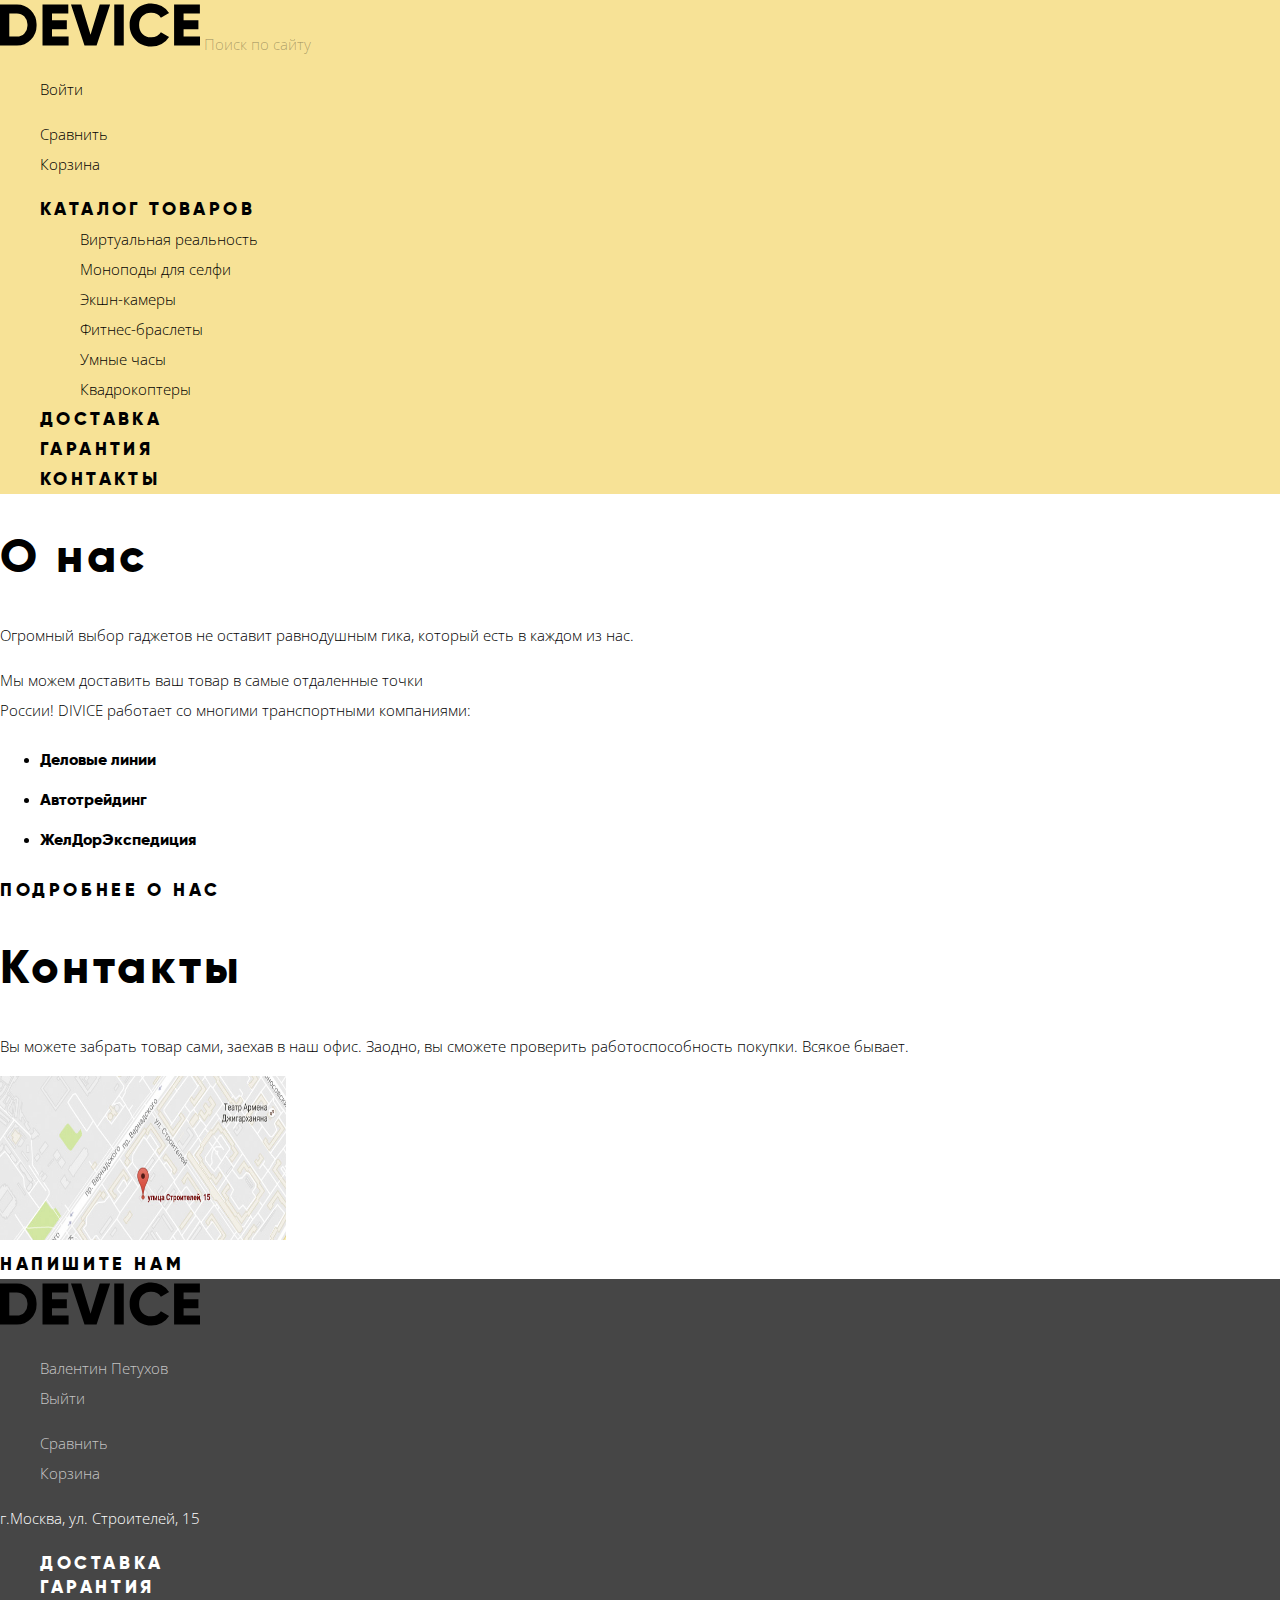
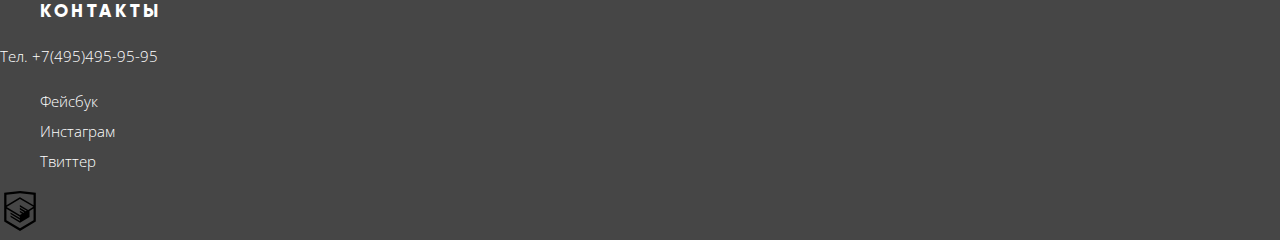
==== index.html @ 3fc8369a "внесла правки" ====
<!DOCTYPE html>
<html lang="ru">
  <head>
    <meta charset="utf-8">
    <title>Интернет-магазин Девайс</title>
    <link href="https://fonts.googleapis.com/css?family=Open+Sans:300&amp;subset=cyrillic" rel="stylesheet">
    <link href="css/normalize.css" rel="stylesheet">
    <link href="css/style.css" rel="stylesheet">
  </head>
  <body>
    <header class="main-header">
      <div class="header-top">
         <a class="main-header-logo" href="index.html">
           <img href="index.html" src="img/logo.svg" width="200" height="50" alt="Логотип интернет-магазина «Девайс»">
         </a>
         <span class="find-link">Поиск по сайту</span>
         <ul class="user-list">
           <li class="user-link"><a href="login.html">Войти</a></li>
         </ul>
         <ul class="user-button">
           <li class="compare-link"><a href="compare.html">Сравнить</a></li>
           <li class="cart-link"><a href="cart.html">Корзина</a></li>
         </ul>
       </div>
        <nav class="header-navigation">
        <ul class="site-navigation">
          <li class="nav-list"><a href="catalog.html">Каталог товаров</a>
            <ul class="submenu">
              <li><a href="#">Виртуальная реальность</a></li>
              <li><a href="#">Моноподы для селфи</a></li>
              <li><a href="#">Экшн-камеры</a></li>
              <li><a href="#">Фитнес-браслеты</a></li>
              <li><a href="#">Умные часы</a></li>
              <li><a href="#">Квадрокоптеры</a></li>
            </ul>
          </li>
          <li class="nav-list"><a href="delivery.html">Доставка</a></li>
          <li class="nav-list"><a href="guarantee.html">Гарантия</a></li>
          <li class="nav-list"><a href="contacts.html">Контакты</a></li>
        </ul>
      </nav>
    </header>
    <main>
      <section class="about">
          <h2 class="about-hidden">О нас</h2>
          <p>
             Огромный выбор гаджетов не оставит равнодушным гика, который есть в каждом из нас.
          </p>
          <p>
            Мы можем доставить ваш товар в самые отдаленные точки<br>
            России! DIVICE работает со многими транспортными компаниями:
          </p>
          <ul class="partners">
            <li>
              Деловые линии
            </li>
            <li>
              Автотрейдинг
            </li>
            <li>
              ЖелДорЭкспедиция
            </li>
          </ul>
          <a class="button-about button" href="about.html">Подробнее о нас</a>
      </section>
      <section class="contacts">
        <h2 class="contacts-hidden">Контакты</h2>
        <p>
          Вы можете забрать товар сами, заехав в наш офис. Заодно, вы сможете проверить работоспособность покупки. Всякое бывает.
        </p>
        <a href="#" ><img src="img/map.jpg" width="286" height="164" alt="Карта с местоположением офиса"></a>
        </section>
        <a class="button-write button" href="#">Напишите нам</a>
    </main>
    <footer class="main-footer">
      <div class="footer-top">
        <a class="main-footer-logo">
          <img src="img/logo-footer.svg" width="200" height="50" alt="Логотип интернет-магазина «Девайс»">
        </a>
        <ul class="user-list-footer">
          <li class="user-link"><a href="login.html">Валентин Петухов</a></li>
          <li class="user-exit"><a href="logout.html">Выйти</a></li>
        </ul>
        <ul class="user-button-footer">
          <li class="compare-link"><a href="compare.html">Сравнить</a></li>
          <li class="cart-link"><a href="cart.html">Корзина</a></li>
        </ul>
      </div>
      <div class="footer-middle">
        <p class="footer-adress">
          г.Москва, ул. Строителей, 15
        </p>
        <ul class="footer-container-navigation">
          <li><a href="delivery.html">Доставка</a></li>
          <li><a href="guarantee.html">Гарантия</a></li>
          <li><a href="contacts.html">Контакты</a></li>
        </ul>
        <p class="footer-phone">
          Тел. +7(495)495-95-95
        </p>
       </div>
       <div class="footer-bottom">
        <ul class="social-list">
          <li><a class="social-button" href="#">Фейсбук</a></li>
          <li><a class="social-button" href="#">Инстаграм</a></li>
          <li><a class="social-button" href="#">Твиттер</a></li>
        </ul>
        <a class="htmlacademy-link" href="https://htmlacademy.ru"><img src="img/logo-html.svg" width="40" height="40" alt="разработчик htmlacademy»"></a>
      </div>
    </footer>
    <section class="popup-form">
      <h2 class="visually-hidden">Форма для обратной связи</h2>
      <form class="popup-form_for_leather" action="https://echo.device.ru" method="post">
        <p class="info-input-form">
          <label for="name">Ваше имя:</label>
          <input id="name" type="text" name="name" value="" placeholder="Имя Фамилия"></input>
        </p>
        <p class="info-input-form">
          <label for="e-mail">Ваш e-mail:</label>
          <input id="e-mail" type="text" name="e-mail" value="" placeholder="email@example.com"></input>
        </p>
        <p class="info-input-form">
          <label for="leather">Текст письма:</label>
          <textarea id="leather" type="text" name="leather" placeholder="В свободной форме"></textarea>
        <button class="button-form" type="submit">Отправить</button>
      </form>
      <button class="popup-close" type="button">Закрыть</button>
    </section>
    <section class="popup-map">
        <h2 class="visually-hidden">Карта с расположением офиса</h2>
        <img src="img/map.jpg" width="286" height="164" alt="Офис компании по адресу: ул. Строителей дом 15">
        <button class="popup-close" type="button">Закрыть</button>
    </section>
  </body>
</html>
---- css/style.css ----
@font-face {
    font-family: "gilroy";
    src: url("../fonts/webfontkit-20190224-094359/gilroyextrabold-webfont.woff2") format("woff2"),
         url("../fonts/webfontkit-20190224-094359/gilroyextrabold-webfont.woff") format("woff");
    font-weight: 800;
    font-style: normal;

}
@font-face {
    font-family: "gilroy";
    src: url("../fonts/webfontkit-20190224-094514/gilroylight-webfont.woff2") format("woff2"),
         url("../fonts/webfontkit-20190224-094514/gilroylight-webfont.woff") format("woff");
    font-weight: 300;
    font-style: normal;

}

body {
  margin: 0;
  font-family: "Open Sans", "Arial", sans-serif;
  font-size: 15px;
  line-height: 30px;
  font-weight: 300;
  color: rgba(0,0,0,1);
  text-transform: none;

  background-color: rgba(255,255,255,1);
}

.popup-map,
.popup-form,
.visually-hidden {
display: none
}

a {
  text-decoration: none;
}

.main-header {
  font-size: 15px;
  line-height: 30px;
  color: rgba(0,0,0,1);
  background-color: rgba(247,226,150,1);
}

.user-list,
.user-button,
.site-navigation,
.user-list-footer,
.user-button-footer,
.social-list,
.breadcrumbs,
.filter-color,
.bluetooth-filter,
.catalog-list {
 list-style: none;
}
.user-list a,
.user-button a,
.site-navigation a,
.partners a,
.user-list-footer a,
.user-button-footer a,
.footer-container-navigation a,
.social-list a,
.catalog-list a,
.button {
  color: rgba(0,0,0,1)}

.breadcrumbs a {
  color: rgba(0, 0, 0, 0.302);
  font-size: 14px;
  line-height: 24px;
}

.find-link {
  color: rgba(0, 0, 0, 0.302)}

.find-link:hover {
  color: rgba(0, 0, 0, 0.6)}

.find-link:focus {
  color: rgba(0, 0, 0, 1)}

.user-list a:hover,
.user-button a:hover,
.site-navigation a:hover {
  color: rgba(0, 0, 0, 0.6)}

.user-list a:focus,
.user-button a:focus,
.site-navigation a:focus,
.button:focus {
  color: rgba(0, 0, 0, 0.302)}

.main-footer {
  background-color: rgba(70, 70, 70, 1)}

.footer-top a {
  color: rgba(255, 255, 255, 0.702)
}

.footer-middle p,
.footer-middle a,
.footer-bottom a {
  color: rgba(255, 255, 255, 1)
}

.footer-top a:hover {
  color: rgba(255, 255, 255, 1)
}

.footer-top a:focus {
  color: rgba(255, 255, 255, 0.302)
  }

.footer-middle a:hover,
.footer-bottom a:hover {
  color: rgba(255, 255, 255, 0.6)
}

.footer-middle a:focus,
.footer-bottom a:focus {
  color: rgba(255, 255, 255, 0.302)
}

.breadcrumbs a:hover {
  color: rgba(0, 0, 0, 0.6)
}

.breadcrumbs a:focus {
  color: rgba(0, 0, 0, 0.102)
}

.invisible-buttons .button-addtocompare {
  color: rgba(0, 0, 0, 0.502)
}

.invisible-buttons .button-addtocompare:hover {
  color: rgba(0, 0, 0, 1)
}

.invisible-buttons .button-addtocompare:focus {
  color: rgba(0, 0, 0, 0.2)
}

.filters {
  background-color: rgba(238, 238, 238, 1)
}

.button-form {
  font-family: "gilroy", "Arial", sans-serif;
  font-weight: 800;
  font-size: 18px;
  line-height: 24px;
  font-style: normal;
  text-transform: uppercase;
  text-align: center;
  letter-spacing: 3.4px;
  background-color: rgba(0,0,0,0);
  border: none
}

.button-forms button:focus {
  color: rgba(0, 0, 0, 0.302);
}

.nav-list a{
  font-family: "gilroy", "Arial", sans-serif;
  font-weight: 800;
  font-size: 18px;
  line-height: 24px;
  text-transform: uppercase;
  font-style: normal;
  letter-spacing: 3.4px;

}
.submenu a{
  font-family: 'Open Sans', "Arial", sans-serif;
  font-size: 15px;
  line-height: 30px;
  font-weight: 300;
  text-transform: none;
  color: rgba(0,0,0,1);
  letter-spacing: inherit;
}

.submenu li{
  list-style: none;

}

.title-catalog {
  font-family: "gilroy", "Arial", sans-serif;
  font-weight: 800;
  font-size: 47px;
  line-height: 48px;
  font-style: normal;
}

.filter-hidden{
  font-family: "gilroy", "Arial", sans-serif;
  font-weight: 800;
  background-color: rgba(219, 219, 219, 1);
  font-size: 16px;
  line-height: 24px;
  font-style: normal;
  text-transform: uppercase;
  letter-spacing: 3.6px;
}

.contacts-hidden,
.about-hidden {
  font-family: "gilroy", "Arial", sans-serif;
  font-weight: 800;
	font-size: 47px;
	line-height: 48px;
  font-style: normal;
  letter-spacing: 3.6px;

}

.partners li {
font-family: "gilroy", "Arial", sans-serif;
  font-weight: 800;
  font-size: 16px;
  line-height: 40px;
  font-style: normal;
}

.button {
  font-family: "gilroy", "Arial", sans-serif;
  font-weight: 800;
  font-size: 18px;
  line-height: 24px;
  font-style: normal;
  text-transform: uppercase;
}


.catalog-form legend {
  font-size: 18px;
  line-height: 24px;
  font-family: "Gilroy", "Arial", sans-serif;
  color: rgba(0, 0, 0, 1);
  font-weight: 800;
  text-align: left;
}
fieldset {
  border:none
}
.catalog-form fieldset {
  font-size: 14px;
  line-height: 40px;
}

.catalog-item h3 {
  font-family: "gilroy", "Arial", sans-serif;
  font-weight: 800;
  font-size: 18px;
  line-height: 24px;
}

.catalog-item-price p {
  font-size: 16px;
  line-height: 24px;
}
.button-addtocompare a {
  font-size: 13px;
  line-height: 20px;
}
.footer-container-navigation  {
  font-family: "gilroy", "Arial", sans-serif;
  font-weight: 800;
  font-size: 18px;
  line-height: 24px;
  list-style: none;
  letter-spacing: 3.6px;
  text-transform: uppercase;
}

.button-addtocart,
.button-write,
.button-about {
  font-family: "gilroy", "Arial", sans-serif;
  font-weight: 800;
  font-size: 18px;
  line-height: 24px;
  font-style: normal;
  text-transform: uppercase;
  letter-spacing: 3.6px;
}
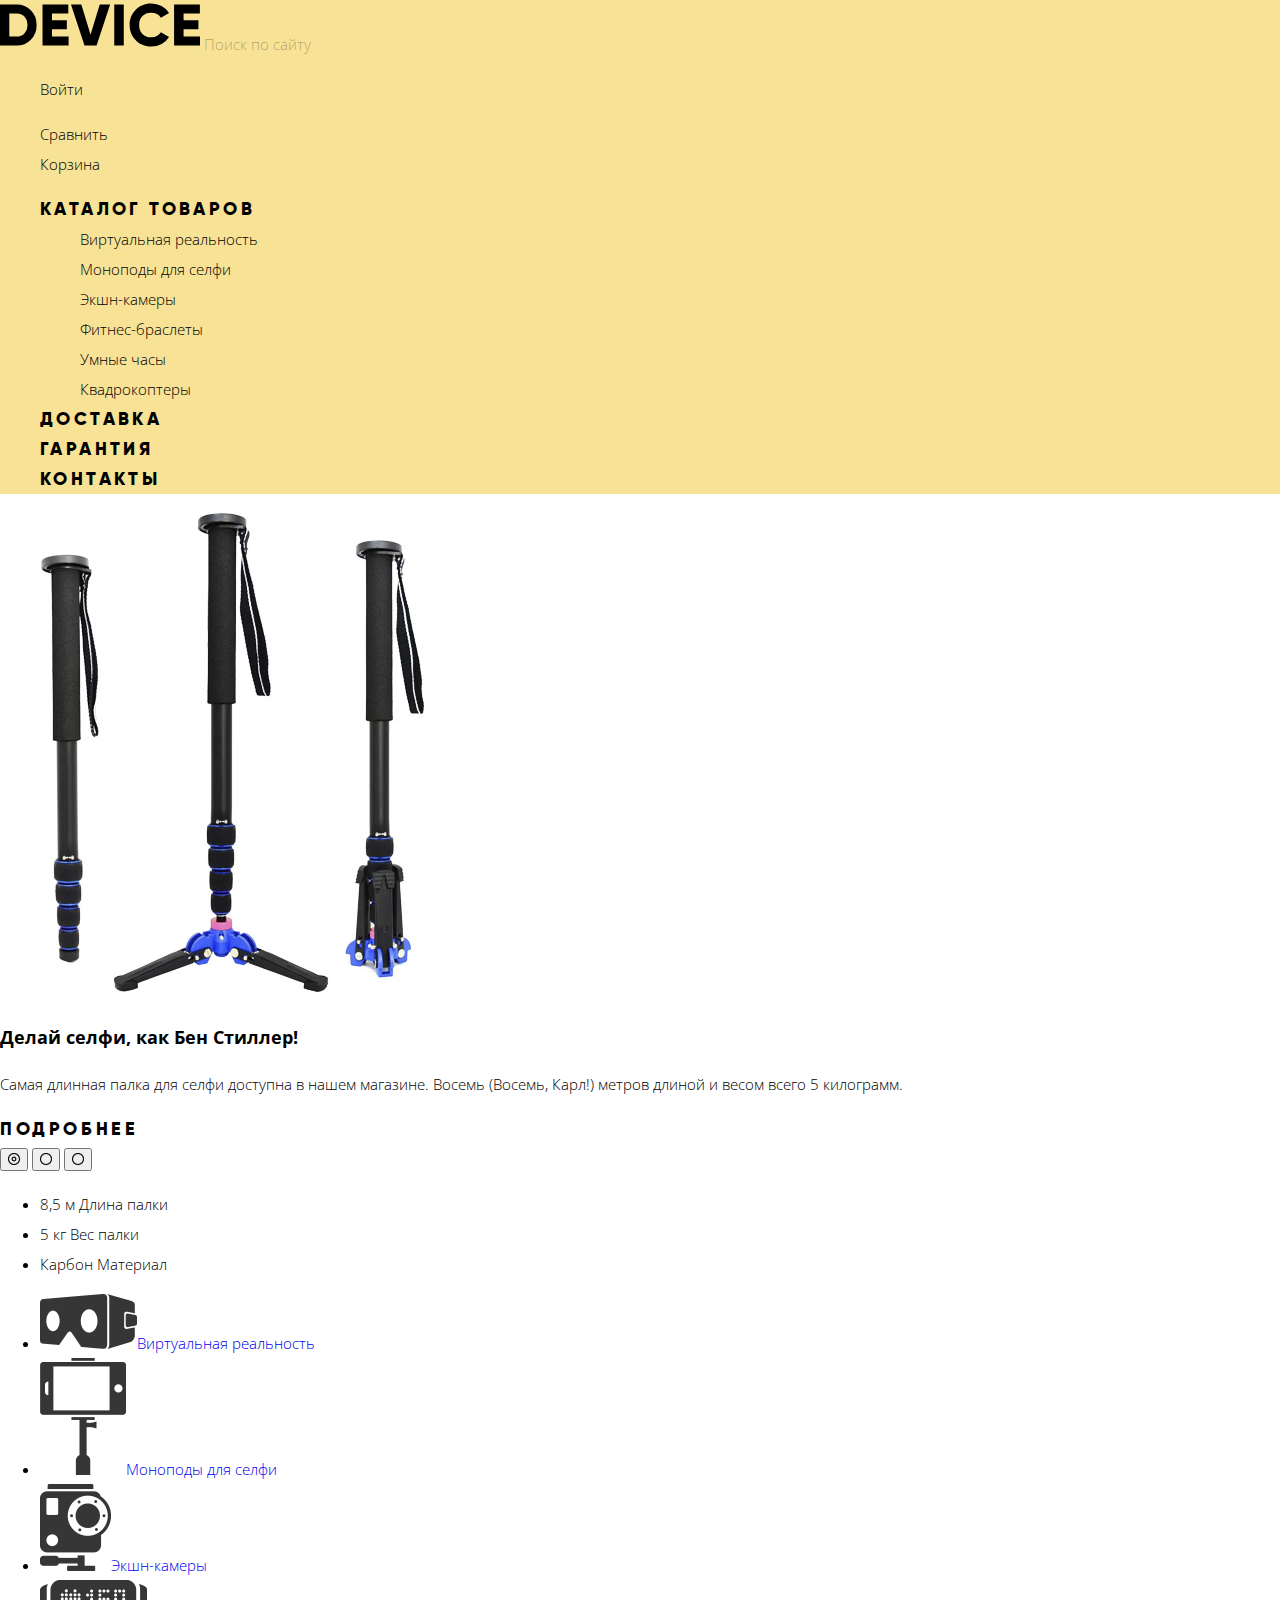
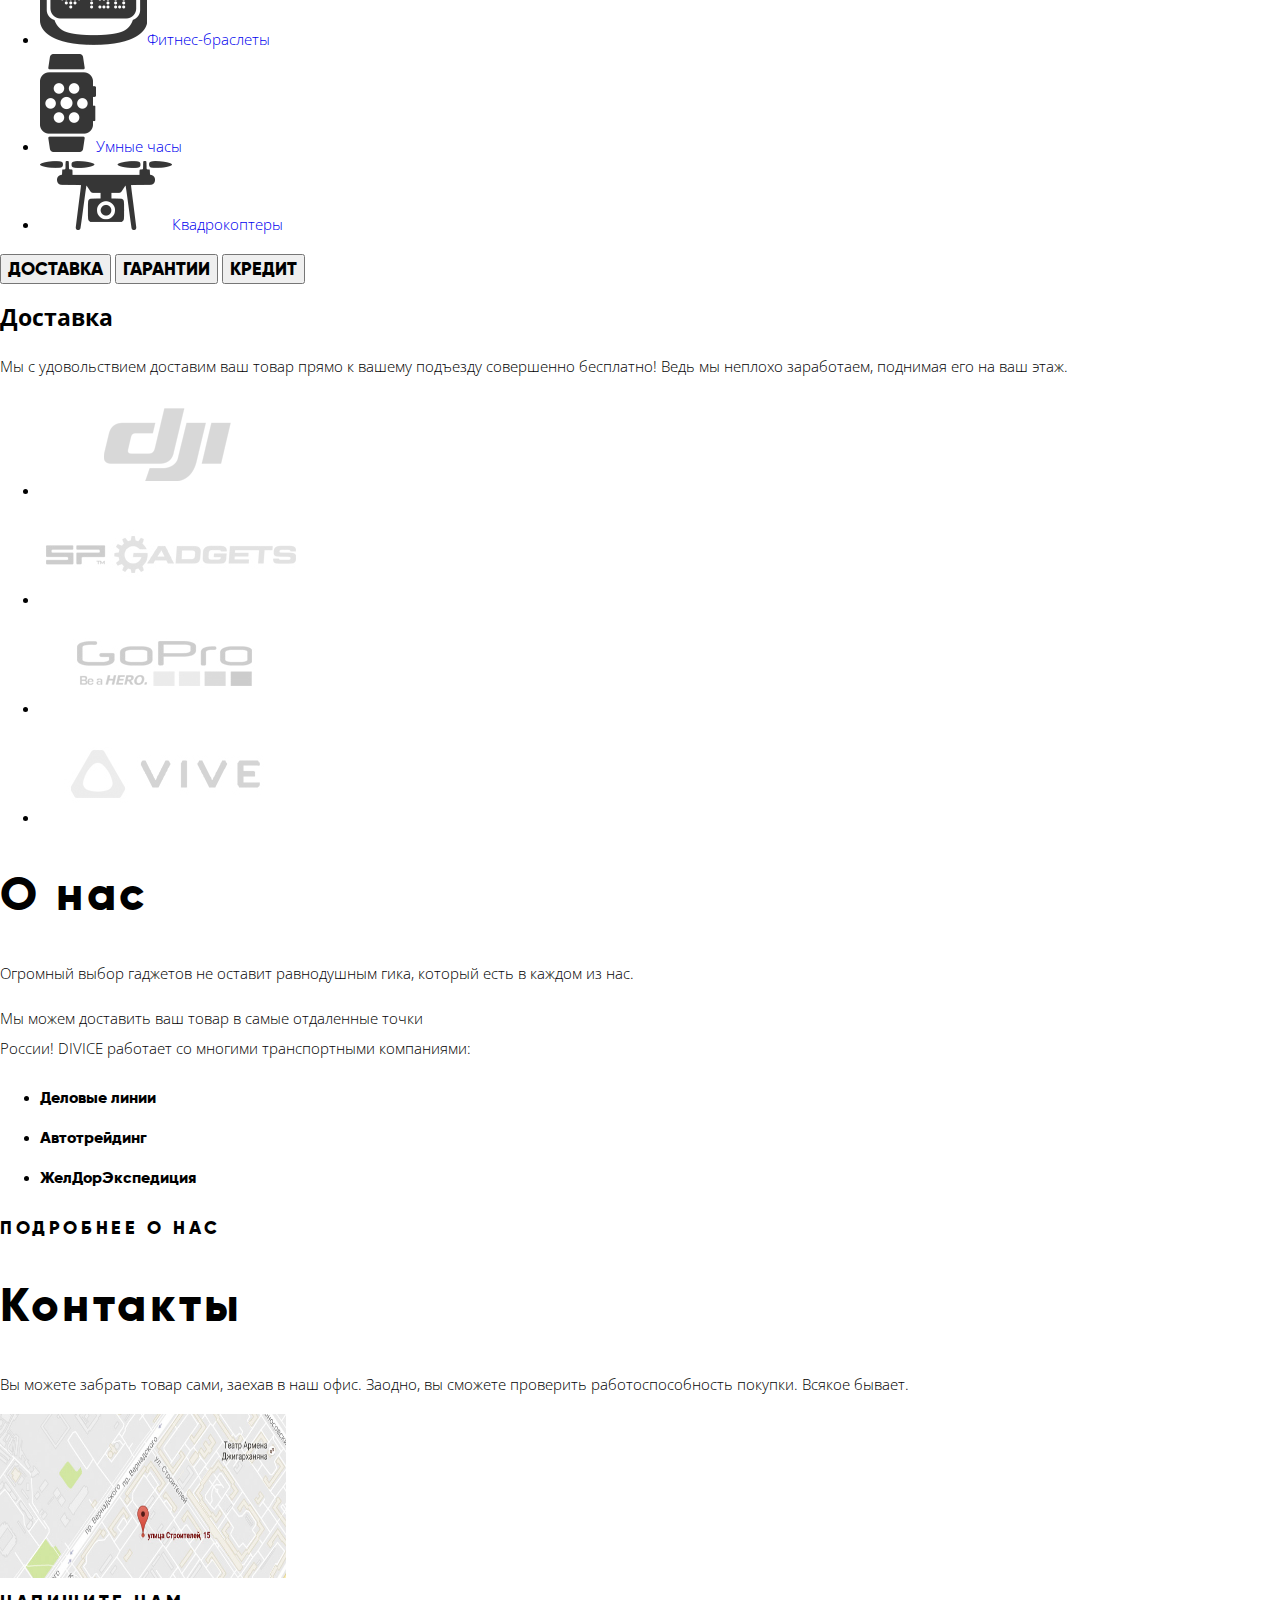
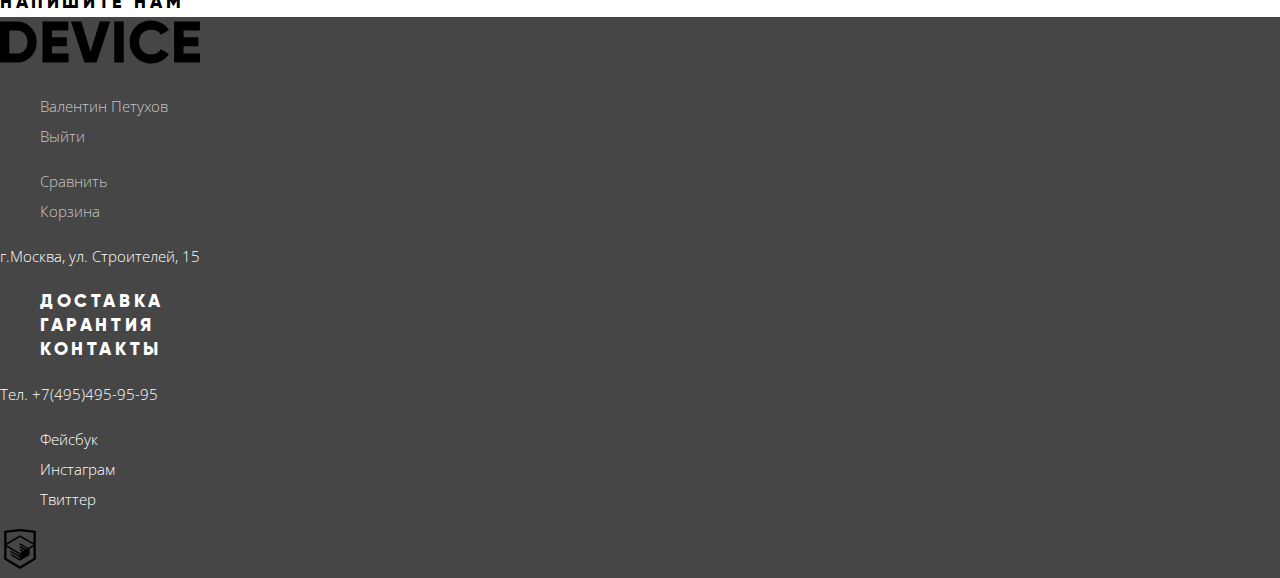
==== commit d2967251: "Доделала часть разметки" ====
--- a/index.html
+++ b/index.html
@@ -41,6 +41,92 @@
       </nav>
     </header>
     <main>
+      <h1 class="visually-hidden">Интернет-магазин «Девайс»</h1>
+      <section class="slides-news">
+        <h2 class="visually-hidden">Новинки</h2>
+        <div class="slides-column-left">
+          <figure class="slides-content">
+            <a href="#"><img src="img/palka8m.jpg" alt="Селфи-палка"></a>
+          </figure>
+        </div>
+        <div class="slides-column-right">
+          <h3 class="slides-title">Делай селфи, как Бен Стиллер!
+          </h3>
+          <p>Самая длинная палка для селфи доступна в нашем магазине. Восемь (Восемь, Карл!) метров длиной и весом всего 5 килограмм.
+          </p>
+          <a class="button-about button" href="about.html">Подробнее</a>
+          <div class="slides-buttons">
+            <button class="slides-button">
+              <img src="img/slider-button-1.png" alt="Переключить на первый слайд">
+            </button>
+            <button class="slides-button">
+              <img src="img/slider-button-2.png" alt="Переключить на второй слайд">
+            </button>
+            <button class="slides-button">
+              <img src="img/slider-button-2.png" alt="Переключить на третий слайд">
+            </button>
+          </div>
+          <div class="advantages-list">
+            <ul>
+              <li>
+                <span class="advantage">8,5 м</span>
+                <span class="advantage-value">Длина палки</span>
+              </li>
+              <li>
+                <span class="advantage">5 кг</span>
+                <span class="advantage-value">Вес палки</span>
+              </li>
+              <li>
+                <span class="advantage">Карбон</span>
+                <span class="advantage-value">Материал</span>
+              </li>
+            </ul>
+          </div>
+        </div>
+      </section>
+      <section>
+        <ul class="popular-categories">
+          <li><a href="#"><img src="img/popular-1.png" alt="Виртуальная реальность">Виртуальная реальность</a></li>
+          <li><a href="#"><img src="img/popular-2.png" alt="Моноподы для селфи">Моноподы для селфи</a></li>
+          <li><a href="#"><img src="img/popular-3.png" alt="Экшн-камеры">Экшн-камеры</a></li>
+          <li><a href="#"><img src="img/popular-4.png" alt="Фитнес-браслеты">Фитнес-браслеты</a></li>
+          <li><a href="#"><img src="img/popular-5.png" alt="Умные часы">Умные часы</a></li>
+          <li><a href="#"><img src="img/popular-6.png" alt="Квадрокоптеры">Квадрокоптеры</a></li>
+        </ul>
+      </section>
+      <section class="about-services">
+        <div class="services column-right">
+          <button class="services-button button">
+            Доставка
+          </button>
+          <button class="services-button button">
+            Гарантии
+          </button>
+          <button class="services-button button">
+            Кредит
+          </button>
+        </div>
+        <div class="services column-left">
+          <h2>Доставка</h2>
+          <p>Мы с удовольствием доставим ваш товар прямо к вашему подъезду совершенно бесплатно! Ведь мы неплохо заработаем, поднимая его на ваш этаж.</p>
+        </div>
+      </section>
+      <section class="logotypes">
+        <h2 class="visually-hidden">Бренды</h2>
+        <ul>
+          <li>
+            <a href="#"><img src="img/logo-1.jpg.png" alt="Бренд DJI"></a>
+          </li>
+          <li>
+            <a href="#"><img src="img/logo-2.jpg.png" alt="Бренд Sp Gadgets"></a>
+          </li>
+          <li>
+            <a href="#"><img src="img/logo-3.jpg.png" alt="Бренд GoPro"></a>
+          </li>
+          <li>
+            <a href="#"><img src="img/logo-4.jpg.png" alt="Бренд Vive"></a>
+          </li>
+        </ul>
       <section class="about">
           <h2 class="about-hidden">О нас</h2>
           <p>
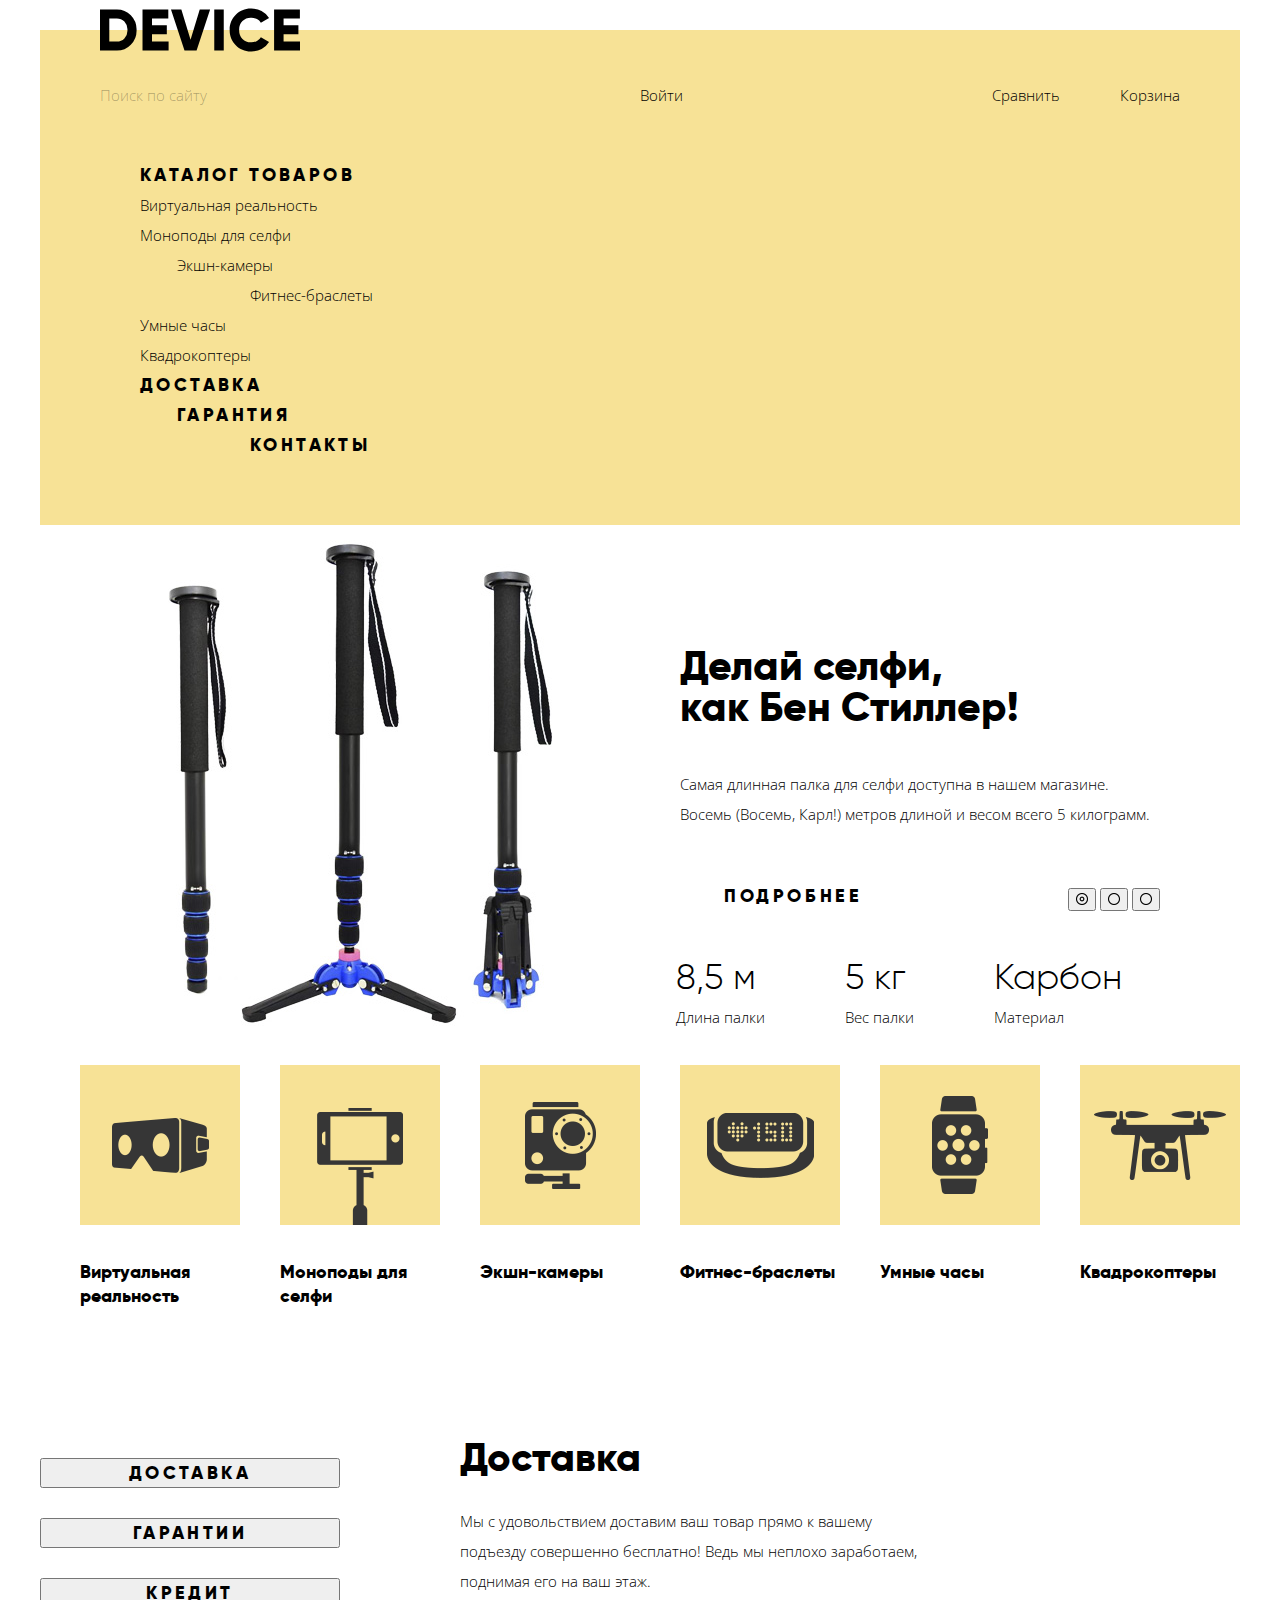
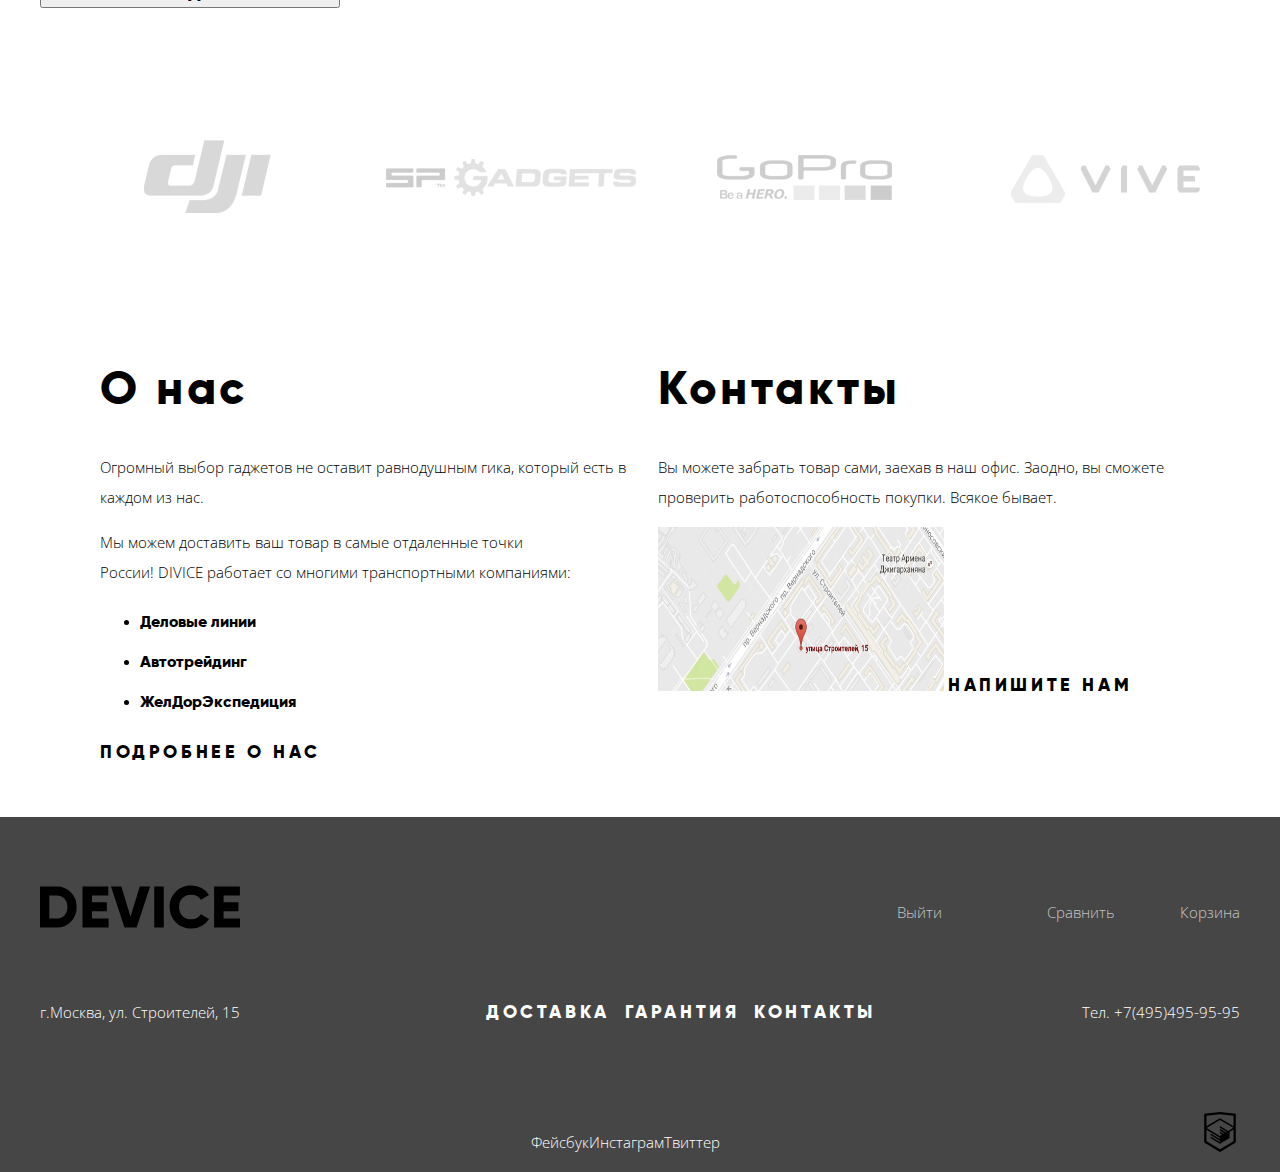
==== commit ebc8f3c7: "17.03" ====
--- a/index.html
+++ b/index.html
@@ -8,7 +8,8 @@
     <link href="css/style.css" rel="stylesheet">
   </head>
   <body>
-    <header class="main-header">
+    <div class="container">
+      <header class="main-header">
       <div class="header-top">
          <a class="main-header-logo" href="index.html">
            <img href="index.html" src="img/logo.svg" width="200" height="50" alt="Логотип интернет-магазина «Девайс»">
@@ -40,62 +41,71 @@
         </ul>
       </nav>
     </header>
+    </div>
     <main>
       <h1 class="visually-hidden">Интернет-магазин «Девайс»</h1>
       <section class="slides-news">
-        <h2 class="visually-hidden">Новинки</h2>
-        <div class="slides-column-left">
-          <figure class="slides-content">
-            <a href="#"><img src="img/palka8m.jpg" alt="Селфи-палка"></a>
-          </figure>
-        </div>
-        <div class="slides-column-right">
-          <h3 class="slides-title">Делай селфи, как Бен Стиллер!
-          </h3>
-          <p>Самая длинная палка для селфи доступна в нашем магазине. Восемь (Восемь, Карл!) метров длиной и весом всего 5 килограмм.
-          </p>
-          <a class="button-about button" href="about.html">Подробнее</a>
-          <div class="slides-buttons">
-            <button class="slides-button">
-              <img src="img/slider-button-1.png" alt="Переключить на первый слайд">
-            </button>
-            <button class="slides-button">
-              <img src="img/slider-button-2.png" alt="Переключить на второй слайд">
-            </button>
-            <button class="slides-button">
-              <img src="img/slider-button-2.png" alt="Переключить на третий слайд">
-            </button>
-          </div>
-          <div class="advantages-list">
-            <ul>
-              <li>
-                <span class="advantage">8,5 м</span>
-                <span class="advantage-value">Длина палки</span>
-              </li>
-              <li>
-                <span class="advantage">5 кг</span>
-                <span class="advantage-value">Вес палки</span>
-              </li>
-              <li>
-                <span class="advantage">Карбон</span>
-                <span class="advantage-value">Материал</span>
-              </li>
-            </ul>
-          </div>
+        <div class="slides-news container">
+          <div class="slides-column-left">
+            <h2 class="visually-hidden">Новинки</h2>
+              <figure class="pic-slides">
+                <a href="#"><img src="img/palka8m.jpg" alt="Селфи-палка"></a>
+              </figure>
+           </div>
+          <div class="slides-column-right">
+            <h3 class="slides-title">Делай селфи,
+              <br> как Бен Стиллер!
+            </h3>
+            <p>Самая длинная палка для селфи доступна в нашем магазине. <br> Восемь (Восемь, Карл!) метров длиной и весом всего 5 килограмм.
+            </p>
+            <div class="slides-wrapper">
+              <div class="slides-wrapper-buttons">
+                <a class="button-about button" href="about.html">Подробнее</a>
+                <div class="slides-buttons">
+                <button class="slides-button">
+                  <img src="img/slider-button-1.png" alt="Переключить на первый слайд">
+                </button>
+                <button class="slides-button">
+                  <img src="img/slider-button-2.png" alt="Переключить на второй слайд">
+                </button>
+                <button class="slides-button">
+                  <img src="img/slider-button-2.png" alt="Переключить на третий слайд">
+                </button>
+              </div>
+              </div>
+              <div class="advantages-list">
+                <ul>
+                  <li>
+                    <span class="advantage">8,5 м</span>
+                    <span class="advantage-value">Длина палки</span>
+                  </li>
+                  <li>
+                    <span class="advantage">5 кг</span>
+                    <span class="advantage-value">Вес палки</span>
+                  </li>
+                  <li>
+                    <span class="advantage">Карбон</span>
+                    <span class="advantage-value">Материал</span>
+                  </li>
+                </ul>
+              </div>
+            </div>
+        </div>
         </div>
       </section>
-      <section>
-        <ul class="popular-categories">
-          <li><a href="#"><img src="img/popular-1.png" alt="Виртуальная реальность">Виртуальная реальность</a></li>
-          <li><a href="#"><img src="img/popular-2.png" alt="Моноподы для селфи">Моноподы для селфи</a></li>
-          <li><a href="#"><img src="img/popular-3.png" alt="Экшн-камеры">Экшн-камеры</a></li>
-          <li><a href="#"><img src="img/popular-4.png" alt="Фитнес-браслеты">Фитнес-браслеты</a></li>
-          <li><a href="#"><img src="img/popular-5.png" alt="Умные часы">Умные часы</a></li>
-          <li><a href="#"><img src="img/popular-6.png" alt="Квадрокоптеры">Квадрокоптеры</a></li>
-        </ul>
-      </section>
-      <section class="about-services">
-        <div class="services column-right">
+        <section class="container">
+          <ul class="popular-categories">
+            <li><a class="virt-cat" href="#">Виртуальная реальность</a></li>
+            <li><a class="mono-cat" href="#">Моноподы для селфи</a></li>
+            <li><a class="cam-cat" href="#">Экшн-камеры</a></li>
+            <li><a class="fit-cat" href="#">Фитнес-браслеты</a></li>
+            <li><a class="smart-cat" href="#">Умные часы</a></li>
+            <li><a class="cvatro-cat" href="#">Квадрокоптеры</a></li>
+          </ul>
+        </section>
+      </div>
+      <section class="about-services container">
+        <div class="services-column-right">
           <button class="services-button button">
             Доставка
           </button>
@@ -106,71 +116,82 @@
             Кредит
           </button>
         </div>
-        <div class="services column-left">
+        <div class="services-column-left">
           <h2>Доставка</h2>
           <p>Мы с удовольствием доставим ваш товар прямо к вашему подъезду совершенно бесплатно! Ведь мы неплохо заработаем, поднимая его на ваш этаж.</p>
         </div>
       </section>
-      <section class="logotypes">
+      <section class="logotypes container">
         <h2 class="visually-hidden">Бренды</h2>
         <ul>
           <li>
-            <a href="#"><img src="img/logo-1.jpg.png" alt="Бренд DJI"></a>
-          </li>
-          <li>
-            <a href="#"><img src="img/logo-2.jpg.png" alt="Бренд Sp Gadgets"></a>
-          </li>
-          <li>
-            <a href="#"><img src="img/logo-3.jpg.png" alt="Бренд GoPro"></a>
-          </li>
-          <li>
-            <a href="#"><img src="img/logo-4.jpg.png" alt="Бренд Vive"></a>
-          </li>
-        </ul>
-      <section class="about">
-          <h2 class="about-hidden">О нас</h2>
-          <p>
-             Огромный выбор гаджетов не оставит равнодушным гика, который есть в каждом из нас.
-          </p>
-          <p>
-            Мы можем доставить ваш товар в самые отдаленные точки<br>
-            России! DIVICE работает со многими транспортными компаниями:
-          </p>
-          <ul class="partners">
-            <li>
-              Деловые линии
-            </li>
-            <li>
-              Автотрейдинг
-            </li>
-            <li>
-              ЖелДорЭкспедиция
-            </li>
-          </ul>
-          <a class="button-about button" href="about.html">Подробнее о нас</a>
+            <a href="#"></a>
+          </li>
+          <li>
+            <a href="#"></a>
+          </li>
+          <li>
+            <a href="#"></a>
+          </li>
+          <li>
+            <a href="#"></a>
+          </li>
+        </ul>
       </section>
-      <section class="contacts">
+    <div class="about-container container">
+        <section class="about">
+            <h2 class="about-hidden">О нас</h2>
+            <p>
+               Огромный выбор гаджетов не оставит равнодушным гика, который есть в каждом из нас.
+            </p>
+            <p>
+              Мы можем доставить ваш товар в самые отдаленные точки<br>
+              России! DIVICE работает со многими транспортными компаниями:
+            </p>
+            <ul class="partners">
+              <li>
+                Деловые линии
+              </li>
+              <li>
+                Автотрейдинг
+              </li>
+              <li>
+                ЖелДорЭкспедиция
+              </li>
+            </ul>
+            <a class="button-about button" href="about.html">Подробнее о нас</a>
+        </section>
+        <section class="contacts">
         <h2 class="contacts-hidden">Контакты</h2>
         <p>
           Вы можете забрать товар сами, заехав в наш офис. Заодно, вы сможете проверить работоспособность покупки. Всякое бывает.
         </p>
         <a href="#" ><img src="img/map.jpg" width="286" height="164" alt="Карта с местоположением офиса"></a>
+        <a class="button-write button" href="#">Напишите нам</a>
         </section>
-        <a class="button-write button" href="#">Напишите нам</a>
-    </main>
+
+    </div>
+  </main>
+  <div class="background-footer">
     <footer class="main-footer">
+        <div class="container">
+          <div class="section-footer">
       <div class="footer-top">
-        <a class="main-footer-logo">
-          <img src="img/logo-footer.svg" width="200" height="50" alt="Логотип интернет-магазина «Девайс»">
-        </a>
-        <ul class="user-list-footer">
-          <li class="user-link"><a href="login.html">Валентин Петухов</a></li>
-          <li class="user-exit"><a href="logout.html">Выйти</a></li>
-        </ul>
-        <ul class="user-button-footer">
-          <li class="compare-link"><a href="compare.html">Сравнить</a></li>
-          <li class="cart-link"><a href="cart.html">Корзина</a></li>
-        </ul>
+        <div>
+          <a class="main-footer-logo">
+            <img src="img/logo-footer.svg" width="200" height="50" alt="Логотип интернет-магазина «Девайс»">
+          </a>
+        </div>
+        <div class="user-footer">
+          <ul class="user-list-footer">
+            <li class="user-link visually-hidden"><a href="login.html">Валентин Петухов</a></li>
+            <li class="user-exit"><a href="logout.html">Выйти</a></li>
+          </ul>
+          <ul class="user-button-footer">
+            <li class="compare-link"><a href="compare.html">Сравнить</a></li>
+            <li class="cart-link"><a href="cart.html">Корзина</a></li>
+          </ul>
+        </div>
       </div>
       <div class="footer-middle">
         <p class="footer-adress">
@@ -181,9 +202,12 @@
           <li><a href="guarantee.html">Гарантия</a></li>
           <li><a href="contacts.html">Контакты</a></li>
         </ul>
+        <div class="footer-container-phone">
         <p class="footer-phone">
           Тел. +7(495)495-95-95
         </p>
+       </div>
+        </div>
        </div>
        <div class="footer-bottom">
         <ul class="social-list">
@@ -191,9 +215,12 @@
           <li><a class="social-button" href="#">Инстаграм</a></li>
           <li><a class="social-button" href="#">Твиттер</a></li>
         </ul>
-        <a class="htmlacademy-link" href="https://htmlacademy.ru"><img src="img/logo-html.svg" width="40" height="40" alt="разработчик htmlacademy»"></a>
+        <a class="htmlacademy-link" href="https://htmlacademy.ru"><img src="img/logo-html.svg" width="40" height="40" alt="разработчик htmlacademy»">
+        </a>
+      </div>
       </div>
     </footer>
+  </div>
     <section class="popup-form">
       <h2 class="visually-hidden">Форма для обратной связи</h2>
       <form class="popup-form_for_leather" action="https://echo.device.ru" method="post">
--- a/css/style.css
+++ b/css/style.css
@@ -25,6 +25,7 @@
   text-transform: none;
 
   background-color: rgba(255,255,255,1);
+
 }
 
 .popup-map,
@@ -35,13 +36,6 @@
 
 a {
   text-decoration: none;
-}
-
-.main-header {
-  font-size: 15px;
-  line-height: 30px;
-  color: rgba(0,0,0,1);
-  background-color: rgba(247,226,150,1);
 }
 
 .user-list,
@@ -74,6 +68,11 @@
   line-height: 24px;
 }
 
+.submenu {
+  margin:0;
+  padding:0;
+}
+
 .find-link {
   color: rgba(0, 0, 0, 0.302)}
 
@@ -93,9 +92,6 @@
 .site-navigation a:focus,
 .button:focus {
   color: rgba(0, 0, 0, 0.302)}
-
-.main-footer {
-  background-color: rgba(70, 70, 70, 1)}
 
 .footer-top a {
   color: rgba(255, 255, 255, 0.702)
@@ -188,7 +184,6 @@
 
 .submenu li{
   list-style: none;
-
 }
 
 .title-catalog {
@@ -234,6 +229,7 @@
   font-weight: 800;
   font-size: 18px;
   line-height: 24px;
+  letter-spacing: 3.4px;
   font-style: normal;
   text-transform: uppercase;
 }
@@ -291,3 +287,343 @@
   text-transform: uppercase;
   letter-spacing: 3.6px;
 }
+
+* {
+  box-sizing: border-box;
+}
+
+.container {
+  width:1200px;
+  padding: 0, 90px;
+  margin: 0 auto;
+  }
+.main-header-logo {
+  position:absolute;
+  left:60px;
+  top:-25px;
+}
+
+.main-header {
+  font-size: 15px;
+  line-height: 30px;
+  color: rgba(0,0,0,1);
+  background-color: rgba(247,226,150,1);
+  margin-top: 30px;
+  position: relative;
+  padding: 50px 60px;
+  min-height: 300px;
+}
+
+.header-top {
+  display: flex;
+}
+.user-list, .user-button {
+  margin: 0;
+  padding: 0;
+  display: flex;
+}
+.user-button {
+  margin-left:auto;
+}
+.user-button li {
+  margin-left:60px;
+}
+.find-link {
+  width:540px;
+}
+}
+.site-navigation {
+  margin: 0;
+  padding: 0;
+  display: flex;
+}
+.header-navigation {
+  margin-top:50px;
+}
+.site-navigation li:nth-child(2){
+  margin-left: auto;
+}
+.site-navigation li:nth-child(4) {
+  margin-left:110px;
+}
+.site-navigation li:nth-child(3) {
+  margin-left:37px;
+}
+.about-container {
+  display: flex;
+  position: relative;
+  padding: 50px 60px;
+  justify-content: space-between;
+}
+section.about  {
+  width:620px;
+}
+section.contacts  {
+  width:580px;
+}
+.background-footer {
+  width: 100%;
+  background-color: rgba(70, 70, 70, 1)
+}
+
+.section-footer {
+  display: flex;
+  flex-direction: column;
+}
+.footer-top {
+  padding-top: 65px;
+  display: flex;
+  justify-content: space-between;
+}
+.footer-middle {
+  padding-top: 40px;
+  display: flex;
+  justify-content:space-between;
+}
+ul.footer-container-navigation{
+  display: flex;
+  justify-content:space-between;
+  width:430px;
+}
+.footer-container-navigation{
+}
+
+.user-list-footer,
+.user-button-footer{
+  display: flex;
+}
+.footer-container-phone {
+
+}
+a.main-footer-logo {
+  margin-left: auto;
+}
+.user-footer {
+  display: flex;
+}
+.user-button-footer {
+  display: flex;
+}
+.user-button-footer li {
+  margin-left: 65px;
+}
+.footer-bottom {
+  padding-top: 70px;
+  display: flex;
+  justify-content: center;
+}
+.social-list{
+  margin-left: auto;
+  display: flex;
+  padding: 0 480px;
+}
+.popular-categories{
+  display: flex;
+  justify-content: space-between;
+  list-style-type: none;
+}
+.popular-categories li{
+  display: flex;
+  position: relative;
+}
+
+.popular-categories a {
+  display: flex;
+  flex-wrap: wrap;
+  width: 160px;
+  padding-top: 195px;
+
+  font-family: "gilroy", "Arial", sans-serif;
+  font-weight: 800;
+  font-size: 18px;
+  line-height: 24px;
+  color: rgba(0,0,0,1)
+}
+.popular-categories a:focus {
+color: rgba(0, 0, 0, 0.302);
+}
+.popular-categories a::before {
+background-color: rgba(247,226,150,1);
+}
+.popular-categories a::before,
+.popular-categories a::after {
+content: "";
+position: absolute;
+left: 0;
+top: 0;
+width: 160px;
+height: 160px;
+}
+.popular-categories a::after {
+  background-position: center;
+  background-repeat: no-repeat;
+  margin-bottom:33px;
+  cursor: pointer;
+}
+.virt-cat::after {
+  background-image: url("../img/popular-1.png");
+}
+.popular-categories li .mono-cat::after {
+  background-image: url("../img/popular-2.png");
+  background-position: bottom;
+}
+.cam-cat::after {
+  background-image: url("../img/popular-3.png");
+}
+.fit-cat::after {
+  background-image: url("../img/popular-4.png");
+}
+.smart-cat::after {
+  background-image: url("../img/popular-5.png");
+}
+.cvatro-cat::after {
+  background-image: url("../img/popular-6.png");
+}
+.popular-categories a:hover:before{
+  background-color: rgba(240,197,46,1);
+}
+.virt-cat:focus:after {
+  background-image: url("../img/popular-1 focus.png");
+}
+.popular-categories li .mono-cat:focus:after {
+  background-image: url("../img/popular-2 focus.png");
+  background-position: bottom;
+}
+.cam-cat:focus:after {
+  background-image: url("../img/popular-3 focus.png");
+}
+.fit-cat:focus:after {
+  background-image: url("../img/popular-4 focus.png");
+}
+.smart-cat:focus:after {
+  background-image: url("../img/popular-5 focus.png");
+}
+.cvatro-cat:focus:after {
+  background-image: url("../img/popular-6 focus.png");
+}
+.slides-news {
+  display: flex;
+  justify-content: flex-end;
+}
+.slides-column-right {
+  width: 560px;
+}
+.slides-column-left {
+  display: flex;
+  justify-content: center;
+  width: 640px;
+}
+.slides-title {
+font-size: 41px;
+font-family: "gilroy", "Arial", sans-serif;
+color: rgb(0, 0, 0);
+font-weight: bold;
+line-height: 41px;
+text-align: left;
+}
+.slides-wrapper {
+  display: flex;
+  flex-direction: column;
+}
+.slides-wrapper-buttons {
+  display: flex;
+  justify-content: space-between;
+  width: 480px;
+  padding-left: 44px;
+  margin-top: 40px;
+}
+.advantages-list ul{
+  display: flex;
+  justify-content: flex-start;
+  margin-top: 40px;
+}
+.advantage {
+  font-size: 36px;
+  font-family: "gilroy", "Arial", sans-serif;
+  color: rgb(0, 0, 0);
+  line-height: 1.333;
+}
+.advantages-list li{
+  list-style-type: none;
+  display: flex;
+  flex-direction: column;
+  margin-right: 80px;
+
+}
+.slides-column-right {
+  margin-top:80px;
+
+}
+.advantages-list {
+  display: flex;
+  justify-content: flex-start;
+  margin-left: -44px;
+}
+.about-services {
+  display: flex;
+  min-height: 390px;
+  align-items:center;
+}
+.services-column-right {
+  display: flex;
+  flex-direction: column;
+  width: 300px;
+}
+.services-column-left {
+  display: flex;
+  flex-direction: column;
+  justify-content: flex-start;
+  width: 460px;
+  margin-left: 120px;
+}
+.services-button {
+  margin-top: 30px;
+}
+.services-column-left h2{
+font-size: 40px;
+font-family: "Gilroy";
+font-weight: 800;
+line-height: 0;
+}
+.logotypes ul{
+  list-style-type: none;
+  display: flex;
+  justify-content: space-between;
+
+}
+.logotypes li {
+  width: 260px;
+  height: 100px;
+
+  background-position: center;
+  background-repeat: no-repeat;
+  margin-bottom:33px;
+  cursor: pointer;
+}
+.logotypes li:first-child {
+  background-image: url("../img/logo-1.jpg.png");
+}
+.logotypes li:nth-child(2) {
+  background-image: url("../img/logo-2.jpg.png");
+}
+.logotypes li:nth-child(3) {
+  background-image: url("../img/logo-3.jpg.png");
+}
+.logotypes li:nth-child(4) {
+  background-image: url("../img/logo-4.jpg.png");
+}
+
+.logotypes li:first-child:hover {
+  background-image: url("../img/logo-1.jpg hover.png");
+}
+
+
+.logotypes li:nth-child(2):hover {
+  background-image: url("../img/logo-2.jpg hover.jpg");
+}
+.logotypes li:nth-child(3):hover {
+  background-image: url("../img/logo-3.jpg hover.jpg");
+}
+.logotypes li:nth-child(4):hover {
+  background-image: url("../img/logo-4.jpg hover.jpg");
+}
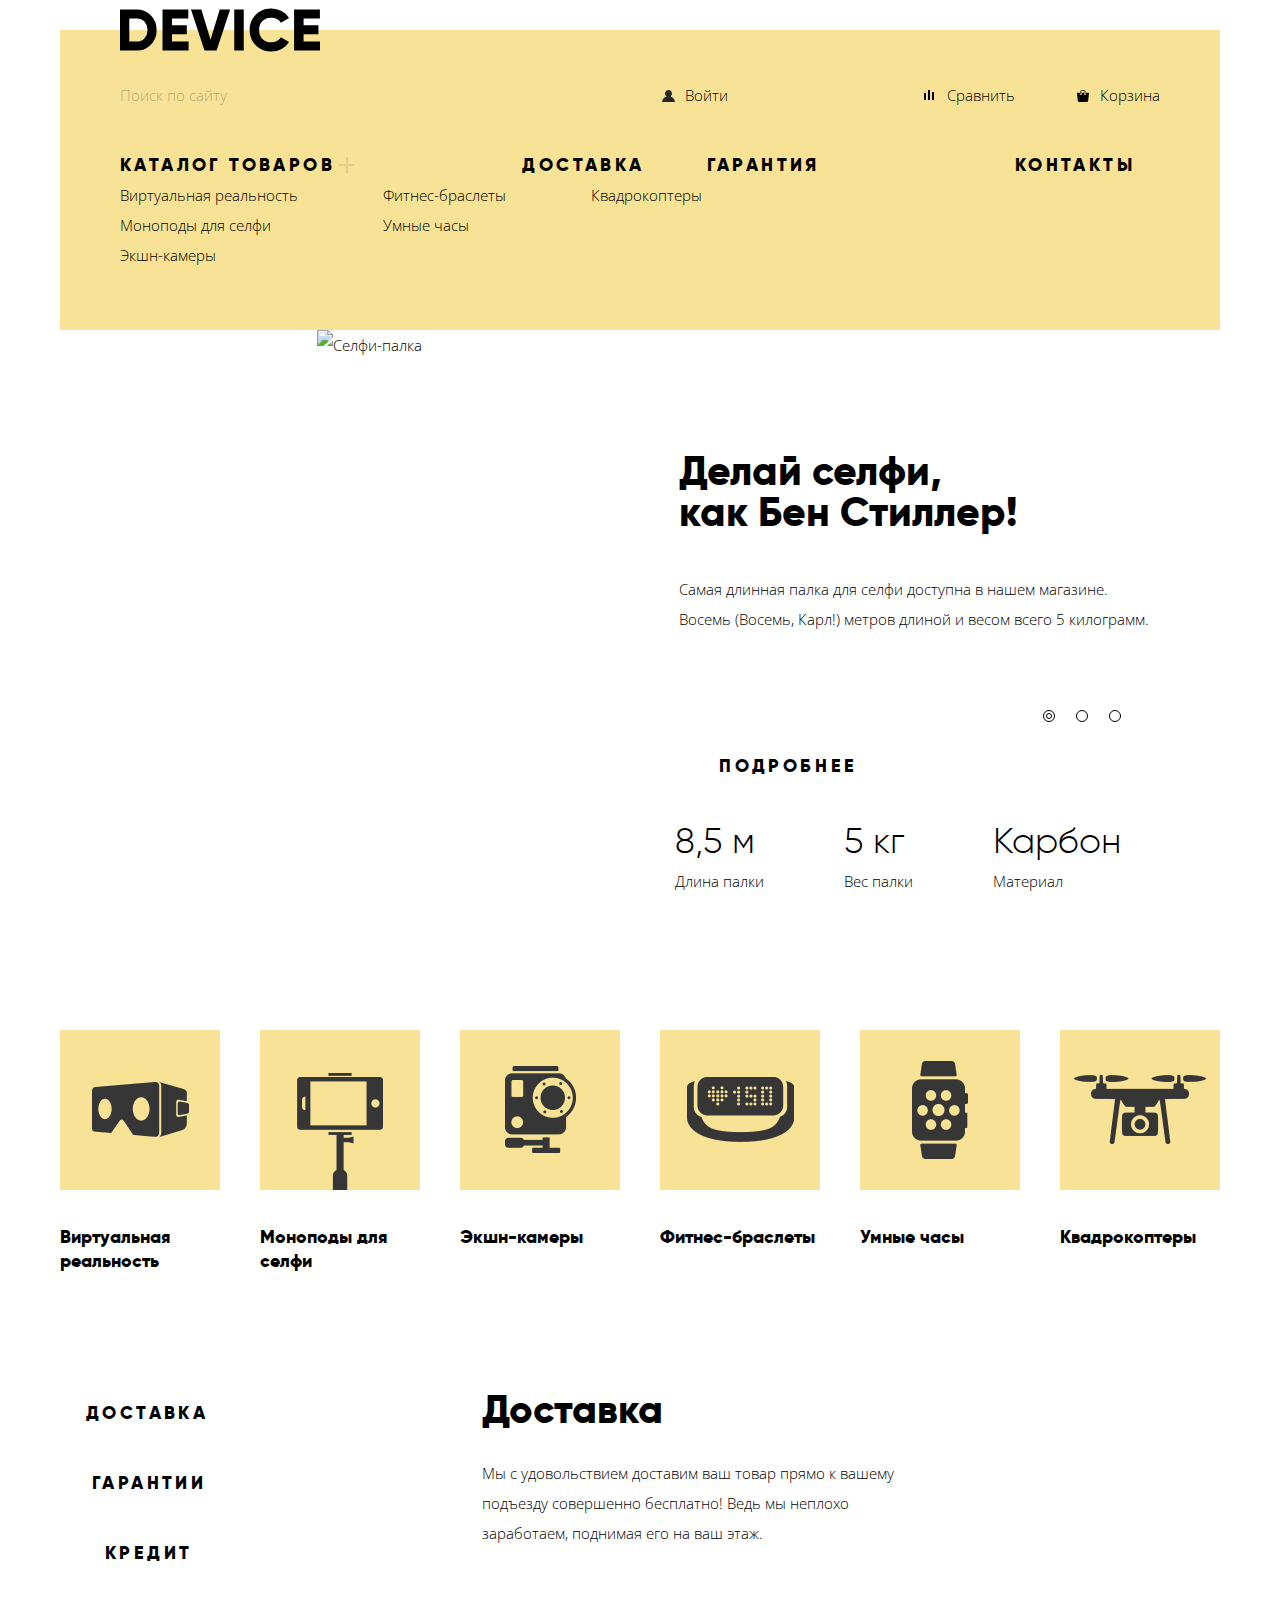
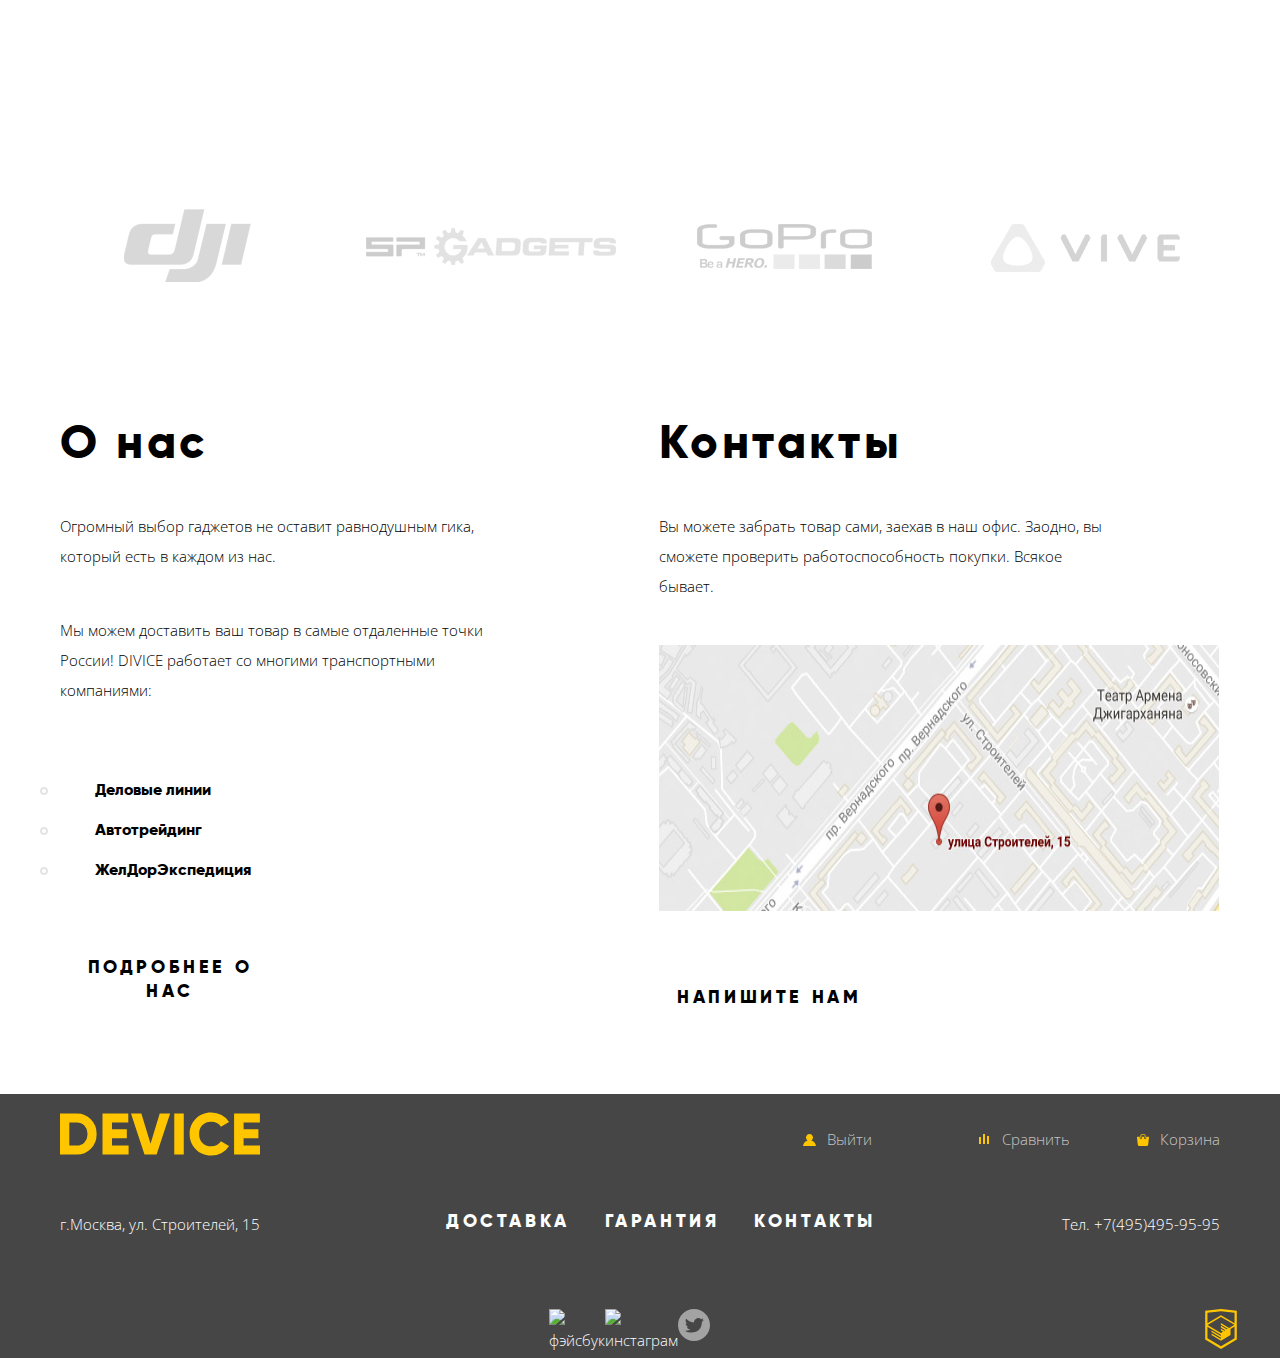
==== commit c3142851: "25/03" ====
--- a/index.html
+++ b/index.html
@@ -16,41 +16,56 @@
          </a>
          <span class="find-link">Поиск по сайту</span>
          <ul class="user-list">
-           <li class="user-link"><a href="login.html">Войти</a></li>
+           <li class="user-link"><a href="#">Войти</a></li>
          </ul>
          <ul class="user-button">
-           <li class="compare-link"><a href="compare.html">Сравнить</a></li>
-           <li class="cart-link"><a href="cart.html">Корзина</a></li>
+           <li class="compare-link"><a href="#">Сравнить</a></li>
+           <li class="cart-link"><a href="#">Корзина</a></li>
          </ul>
        </div>
         <nav class="header-navigation">
         <ul class="site-navigation">
-          <li class="nav-list"><a href="catalog.html">Каталог товаров</a>
-            <ul class="submenu">
-              <li><a href="#">Виртуальная реальность</a></li>
-              <li><a href="#">Моноподы для селфи</a></li>
-              <li><a href="#">Экшн-камеры</a></li>
-              <li><a href="#">Фитнес-браслеты</a></li>
-              <li><a href="#">Умные часы</a></li>
-              <li><a href="#">Квадрокоптеры</a></li>
-            </ul>
-          </li>
-          <li class="nav-list"><a href="delivery.html">Доставка</a></li>
-          <li class="nav-list"><a href="guarantee.html">Гарантия</a></li>
-          <li class="nav-list"><a href="contacts.html">Контакты</a></li>
+          <li class="nav-list catalog"><a class="catalog-button" href="catalog.html">Каталог товаров</a>
+            <div class="submenu">
+              <ul class="column-submenu">
+                <li><a href="#">Виртуальная реальность</a></li>
+                <li><a href="#">Моноподы для селфи</a></li>
+                <li><a href="#">Экшн-камеры</a></li>
+              </ul>
+              <ul class="column-submenu">
+                <li><a href="#">Фитнес-браслеты</a></li>
+                <li><a href="#">Умные часы</a></li>
+              </ul>
+              <ul class="column-submenu">
+                <li><a href="#">Квадрокоптеры</a></li>
+              </ul>
+            </div>
+          </li>
+          <li class="nav-list"><a href="#">Доставка</a></li>
+          <li class="nav-list"><a href="#">Гарантия</a></li>
+          <li class="nav-list"><a href="#">Контакты</a></li>
         </ul>
       </nav>
     </header>
     </div>
     <main>
       <h1 class="visually-hidden">Интернет-магазин «Девайс»</h1>
-      <section class="slides-news">
+      <div class="slider-container container">
+        <input class="visually-hidden-buttons" type="radio" id="slide-1" name="toggle" checked>
+    <input class="visually-hidden-buttons" type="radio" id="slide-2" name="toggle">
+    <input class="visually-hidden-buttons" type="radio" id="slide-3" name="toggle">
+    <section class="slides-news">
+      <div class="slides-buttons">
+        <label for="slide-1">Первый</label>
+        <label for="slide-2">Второй</label>
+        <label for="slide-3">Третий</label>
+      </div>
+      <ul class="slides-list">
+        <li class="first-slide" id="slide1">
         <div class="slides-news container">
           <div class="slides-column-left">
             <h2 class="visually-hidden">Новинки</h2>
-              <figure class="pic-slides">
-                <a href="#"><img src="img/palka8m.jpg" alt="Селфи-палка"></a>
-              </figure>
+            <img src="img/slider-1.png" alt="Селфи-палка">
            </div>
           <div class="slides-column-right">
             <h3 class="slides-title">Делай селфи,
@@ -60,18 +75,7 @@
             </p>
             <div class="slides-wrapper">
               <div class="slides-wrapper-buttons">
-                <a class="button-about button" href="about.html">Подробнее</a>
-                <div class="slides-buttons">
-                <button class="slides-button">
-                  <img src="img/slider-button-1.png" alt="Переключить на первый слайд">
-                </button>
-                <button class="slides-button">
-                  <img src="img/slider-button-2.png" alt="Переключить на второй слайд">
-                </button>
-                <button class="slides-button">
-                  <img src="img/slider-button-2.png" alt="Переключить на третий слайд">
-                </button>
-              </div>
+                <a class="button-about button" href="#">Подробнее</a>
               </div>
               <div class="advantages-list">
                 <ul>
@@ -92,7 +96,10 @@
             </div>
         </div>
         </div>
-      </section>
+    </li>
+    </ul>
+    </section>
+    </div>
         <section class="container">
           <ul class="popular-categories">
             <li><a class="virt-cat" href="#">Виртуальная реальность</a></li>
@@ -104,23 +111,31 @@
           </ul>
         </section>
       </div>
-      <section class="about-services container">
-        <div class="services-column-right">
-          <button class="services-button button">
-            Доставка
-          </button>
-          <button class="services-button button">
-            Гарантии
-          </button>
-          <button class="services-button button">
-            Кредит
-          </button>
-        </div>
-        <div class="services-column-left">
-          <h2>Доставка</h2>
-          <p>Мы с удовольствием доставим ваш товар прямо к вашему подъезду совершенно бесплатно! Ведь мы неплохо заработаем, поднимая его на ваш этаж.</p>
-        </div>
-      </section>
+      <div class="about-services decoration">
+        <section class="about-services container">
+          <div class="services-column-left">
+            <div class="services-button-Layer">
+              <button class="services-button button">
+                Доставка
+              </button>
+            </div>
+            <div class="services-button-Layer ">
+            <button class="services-button button button-two">
+              Гарантии
+            </button>
+            </div>
+            <div class="services-button-Layer">
+            <button class="services-button button button-three">
+              Кредит
+            </button>
+          </div>
+          </div>
+          <div class="services-column-right">
+            <h2>Доставка</h2>
+            <p>Мы с удовольствием доставим ваш товар прямо к вашему подъезду совершенно бесплатно! Ведь мы неплохо заработаем, поднимая его на ваш этаж.</p>
+          </div>
+        </section>
+      </div>
       <section class="logotypes container">
         <h2 class="visually-hidden">Бренды</h2>
         <ul>
@@ -159,14 +174,14 @@
                 ЖелДорЭкспедиция
               </li>
             </ul>
-            <a class="button-about button" href="about.html">Подробнее о нас</a>
+            <a class="button-about button" href="#">Подробнее о нас</a>
         </section>
         <section class="contacts">
         <h2 class="contacts-hidden">Контакты</h2>
         <p>
           Вы можете забрать товар сами, заехав в наш офис. Заодно, вы сможете проверить работоспособность покупки. Всякое бывает.
         </p>
-        <a href="#" ><img src="img/map.jpg" width="286" height="164" alt="Карта с местоположением офиса"></a>
+        <a href="#" ><img src="img/map.jpg" width="560" height="222" alt="Карта с местоположением офиса"></a>
         <a class="button-write button" href="#">Напишите нам</a>
         </section>
 
@@ -188,8 +203,8 @@
             <li class="user-exit"><a href="logout.html">Выйти</a></li>
           </ul>
           <ul class="user-button-footer">
-            <li class="compare-link"><a href="compare.html">Сравнить</a></li>
-            <li class="cart-link"><a href="cart.html">Корзина</a></li>
+            <li class="compare-link-footer"><a href="compare.html">Сравнить</a></li>
+            <li class="cart-link-footer"><a href="cart.html">Корзина</a></li>
           </ul>
         </div>
       </div>
@@ -211,11 +226,11 @@
        </div>
        <div class="footer-bottom">
         <ul class="social-list">
-          <li><a class="social-button" href="#">Фейсбук</a></li>
-          <li><a class="social-button" href="#">Инстаграм</a></li>
-          <li><a class="social-button" href="#">Твиттер</a></li>
-        </ul>
-        <a class="htmlacademy-link" href="https://htmlacademy.ru"><img src="img/logo-html.svg" width="40" height="40" alt="разработчик htmlacademy»">
+          <li><a class="social-button" href="#"><img src="img/fb.svg" width="32" height="32" alt="фэйсбук"></a></li>
+          <li><a class="social-button" href="#"><img src="img/inst.svg" width="32" height="32" alt="инстаграм"></a></li>
+          <li><a class="social-button" href="#"><img src="img/tvit.svg" width="32" height="32" alt="твиттер"></a></li>
+        </ul>
+        <a class="htmlacademy-link" href="https://htmlacademy.ru"><img src="img/logo-html-footer.svg" width="40" height="40" alt="разработчик htmlacademy»">
         </a>
       </div>
       </div>
--- a/css/style.css
+++ b/css/style.css
@@ -29,9 +29,21 @@
 }
 
 .popup-map,
-.popup-form,
-.visually-hidden {
+.popup-form {
 display: none
+}
+
+.visually-hidden:not(:focus):not(:active) {
+position:absolute;
+width: 1px;
+height: 1px;
+margin: -1px;
+border: 0;
+padding: 0;
+white-space: nowrap;
+clip-path: insert(100%);
+clip: rect(0 0 0 0);
+overflow: hidden;
 }
 
 a {
@@ -47,32 +59,60 @@
 .breadcrumbs,
 .filter-color,
 .bluetooth-filter,
-.catalog-list {
+.catalog-list{
  list-style: none;
 }
 .user-list a,
 .user-button a,
 .site-navigation a,
-.partners a,
 .user-list-footer a,
 .user-button-footer a,
-.footer-container-navigation a,
+.footer-ner-navigation a,
 .social-list a,
 .catalog-list a,
 .button {
-  color: rgba(0,0,0,1)}
+  color: rgba(0,0,0,1)
+}
 
 .breadcrumbs a {
+  position: relative;
   color: rgba(0, 0, 0, 0.302);
   font-size: 14px;
   line-height: 24px;
-}
-
+  padding-right: 40px;
+}
+.breadcrumbs a.nav-arrow::before {
+  content: "";
+  width: 4px;
+  height: 7px;
+  position: absolute;
+  top: 8px;
+  right: 16px;
+  background-image: url(../img/nav-arrow.svg);
+  background-repeat: no-repeat;
+}
+ul.breadcrumbs  {
+  margin: 0;
+  padding: 0;
+  display: flex;
+}
+ul.breadcrumbs  {
+  margin: 0;
+  padding: 0;
+}
 .submenu {
-  margin:0;
-  padding:0;
-}
-
+  position: absolute;
+  margin: 0;
+  padding: 0;
+  display: flex;
+
+}
+.column-submenu li{
+  margin: 0;
+  padding: 0;
+  list-style: none;
+  padding-right: 60px;
+}
 .find-link {
   color: rgba(0, 0, 0, 0.302)}
 
@@ -140,11 +180,6 @@
 .invisible-buttons .button-addtocompare:focus {
   color: rgba(0, 0, 0, 0.2)
 }
-
-.filters {
-  background-color: rgba(238, 238, 238, 1)
-}
-
 .button-form {
   font-family: "gilroy", "Arial", sans-serif;
   font-weight: 800;
@@ -173,6 +208,8 @@
 
 }
 .submenu a{
+  margin: 0;
+  padding: 0;
   font-family: 'Open Sans', "Arial", sans-serif;
   font-size: 15px;
   line-height: 30px;
@@ -181,11 +218,12 @@
   color: rgba(0,0,0,1);
   letter-spacing: inherit;
 }
-
-.submenu li{
-  list-style: none;
-}
-
+.submenu ul {
+  display: flex;
+  flex-direction: column;
+  margin: 0;
+  padding: 0;
+}
 .title-catalog {
   font-family: "gilroy", "Arial", sans-serif;
   font-weight: 800;
@@ -193,18 +231,78 @@
   line-height: 48px;
   font-style: normal;
 }
-
-.filter-hidden{
-  font-family: "gilroy", "Arial", sans-serif;
-  font-weight: 800;
-  background-color: rgba(219, 219, 219, 1);
+.sorting {
+  display: flex;
+  min-height: 71px;
+  background-color: rgba(239,239,239,1);
+  justify-content: space-between;
+}
+.nav-catalog{
+  display: flex;
+  min-height: 71px;
+  background-color: rgba(239,239,239,1);
+  justify-content: space-between;
+  margin: 37px 0 0 72px;
+  padding: 0 30px ;
+}
+.filter-hidden,
+span.sorting-span,
+span.nav-catalog-span {
+  font-family: "gilroy", "Arial", sans-serif;
+  font-weight: 800;
   font-size: 16px;
   line-height: 24px;
   font-style: normal;
   text-transform: uppercase;
   letter-spacing: 3.6px;
-}
-
+  padding: 23px 0;
+}
+.filter-hidden,
+span.sorting-span{
+  padding-left: 72px;
+}
+.sorting-span{
+  font-family: "gilroy", "Arial", sans-serif;
+  color: rgba(0, 0, 0, 1);
+  font-weight: 800;
+  font-size: 16px;
+  line-height: 24px;
+  font-style: normal;
+  text-transform: uppercase;
+  letter-spacing: 3.6px;
+}
+.sorting-link{
+  color: rgba(0, 0, 0, 1);
+  font-size: 14px;
+  line-height: 18px;
+
+}
+.sorting-list{
+  display: flex;
+  width: 288px;
+  justify-content: space-between;
+  margin: 0;
+  padding: 0;
+  list-style: none;
+    margin-top: 19px;
+}
+.nav-catalog-list{
+display: flex;
+width: 86px;
+justify-content: space-between;
+margin: 0;
+padding: 0;
+list-style: none;
+  margin-top: 19px;
+}
+.sorting-arrow-list{
+  display: flex;
+  justify-content: space-between;
+  margin: 20px 0;
+  padding: 0;
+  list-style: none;
+  width: 41px;
+}
 .contacts-hidden,
 .about-hidden {
   font-family: "gilroy", "Arial", sans-serif;
@@ -217,11 +315,13 @@
 }
 
 .partners li {
-font-family: "gilroy", "Arial", sans-serif;
+  list-style: none;
+  font-family: "gilroy", "Arial", sans-serif;
   font-weight: 800;
   font-size: 16px;
   line-height: 40px;
   font-style: normal;
+  padding-left: 35px;
 }
 
 .button {
@@ -293,7 +393,7 @@
 }
 
 .container {
-  width:1200px;
+  width:1160px;
   padding: 0, 90px;
   margin: 0 auto;
   }
@@ -317,6 +417,7 @@
 .header-top {
   display: flex;
 }
+
 .user-list, .user-button {
   margin: 0;
   padding: 0;
@@ -335,24 +436,27 @@
 .site-navigation {
   margin: 0;
   padding: 0;
-  display: flex;
-}
-.header-navigation {
-  margin-top:50px;
-}
-.site-navigation li:nth-child(2){
+}
+ .header-navigation ul.site-navigation {
+  margin: 0;
+  padding: 0;
+  display: flex;
+  margin-top:40px;
+}
+.site-navigation li.nav-list:nth-child(2){
   margin-left: auto;
 }
-.site-navigation li:nth-child(4) {
-  margin-left:110px;
-}
-.site-navigation li:nth-child(3) {
+.site-navigation li.nav-list:nth-child(4) {
+  margin-left:170px;
+}
+.site-navigation li.nav-list:nth-child(3) {
   margin-left:37px;
 }
 .about-container {
   display: flex;
   position: relative;
-  padding: 50px 60px;
+  padding: 0;
+  margin-top: 50px;
   justify-content: space-between;
 }
 section.about  {
@@ -362,16 +466,16 @@
   width:580px;
 }
 .background-footer {
+  margin-top: 85px;
   width: 100%;
   background-color: rgba(70, 70, 70, 1)
 }
-
 .section-footer {
   display: flex;
   flex-direction: column;
 }
 .footer-top {
-  padding-top: 65px;
+  padding-top: 15px;
   display: flex;
   justify-content: space-between;
 }
@@ -382,10 +486,15 @@
 }
 ul.footer-container-navigation{
   display: flex;
+  padding: 0;
+  margin: 0;
   justify-content:space-between;
   width:430px;
 }
-.footer-container-navigation{
+.footer-adress,
+.footer-phone{
+  margin: 0;
+  padding: 0;
 }
 
 .user-list-footer,
@@ -397,6 +506,7 @@
 }
 a.main-footer-logo {
   margin-left: auto;
+  color: rgba(255, 198, 0, 1);
 }
 .user-footer {
   display: flex;
@@ -413,11 +523,22 @@
   justify-content: center;
 }
 .social-list{
-  margin-left: auto;
-  display: flex;
-  padding: 0 480px;
-}
-.popular-categories{
+  display: flex;
+  display: flex;
+  margin:0 510px;
+  padding: 0;
+  width: 142px;
+  justify-content: space-between;
+}
+.social-list li{
+  padding:0;
+  margin: 0;
+
+}
+.popular-categories {
+  margin:0;
+  padding: 0;
+  margin-top: 134px;
   display: flex;
   justify-content: space-between;
   list-style-type: none;
@@ -529,7 +650,6 @@
   display: flex;
   justify-content: space-between;
   width: 480px;
-  padding-left: 44px;
   margin-top: 40px;
 }
 .advantages-list ul{
@@ -564,32 +684,48 @@
   min-height: 390px;
   align-items:center;
 }
+.services-column-left {
+  display: flex;
+  flex-direction: column;
+  width: 280px;
+}
 .services-column-right {
-  display: flex;
-  flex-direction: column;
-  width: 300px;
-}
-.services-column-left {
   display: flex;
   flex-direction: column;
   justify-content: flex-start;
-  width: 460px;
-  margin-left: 120px;
+  width: 455px;
+  margin-left: 135px;
+  margin-top: 4px;
 }
 .services-button {
-  margin-top: 30px;
-}
-.services-column-left h2{
+  position: relative;
+  margin: 0;
+  padding: 0;
+  text-align: center;
+  padding-left: 19px;
+  height: 40px;
+  border: 0;
+  background-color: transparent;
+}
+.button-two {
+  padding-left: 25px;
+}
+.button-three {
+  padding-left: 38px;
+}
+.services-column-right h2{
 font-size: 40px;
 font-family: "Gilroy";
 font-weight: 800;
 line-height: 0;
 }
 .logotypes ul{
+  padding: 0;
+  margin: 0;
   list-style-type: none;
   display: flex;
   justify-content: space-between;
-
+  margin-top: 134px;
 }
 .logotypes li {
   width: 260px;
@@ -627,3 +763,395 @@
 .logotypes li:nth-child(4):hover {
   background-image: url("../img/logo-4.jpg hover.jpg");
 }
+.user-link a{
+  padding-left: 25px;
+  position: relative;
+}
+.user-link a::before {
+  content: "";
+  width: 16px;
+  height: 18px;
+  position: absolute;
+  top: 5px;
+  left: 2px;
+  background-image: url("../img/user.svg");
+  background-repeat: no-repeat;
+  background-position: 0 0;
+}
+.compare-link a{
+  padding-left: 25px;
+  position: relative;
+}
+.compare-link a::before {
+  content: "";
+  width: 16px;
+  height: 18px;
+  position: absolute;
+  top: 5px;
+  left: 2px;
+  background-image: url("../img/compare.svg");
+  background-repeat: no-repeat;
+  background-position: 0 0;
+}
+.compare-link-footer a{
+  padding-left: 25px;
+  position: relative;
+}
+.compare-link-footer a::before {
+  content: "";
+  width: 16px;
+  height: 18px;
+  position: absolute;
+  top: 5px;
+  left: 2px;
+  background-image: url("../img/compare-footer.svg");
+  background-repeat: no-repeat;
+  background-position: 0 0;
+}
+.cart-link a::before {
+  content: "";
+  width: 16px;
+  height: 18px;
+  position: absolute;
+  top: 5px;
+  left: 2px;
+  background-image: url("../img/cart.svg");
+  background-repeat: no-repeat;
+  background-position: 0 0;
+}
+.cart-link a{
+  padding-left: 25px;
+  position: relative;
+}
+.cart-link-footer a::before {
+  content: "";
+  width: 16px;
+  height: 18px;
+  position: absolute;
+  top: 5px;
+  left: 2px;
+  background-image: url("../img/cart-footer.svg");
+  background-repeat: no-repeat;
+  background-position: 0 0;
+}
+.cart-link-footer a{
+  padding-left: 25px;
+  position: relative;
+}
+.compare-link a:hover::before,
+.user-link a:hover::before,
+.cart-link a:focus::before
+{
+  opacity: 0.6;
+}
+.compare-link a:focus::before,
+.user-link a:focus::before,
+.cart-link a:focus::before
+{
+  opacity: 0.302;
+}
+.nav-list a{
+  position: relative;
+  padding-right: 25px;
+}
+.catalog  >a::after {
+  content: "";
+  width: 16px;
+  height: 18px;
+  position: absolute;
+  top: 2px;
+  left:219px;
+  opacity: 0.102;
+  background-image: url("../img/plus.svg");
+  background-repeat: no-repeat;
+  background-position: 0 0;
+}
+.slider-container {
+  position: relative;
+}
+.slides-buttons {
+  position: absolute;
+  top: 368px;
+  right: 78px;
+  z-index: 20;
+  font-size: 0;
+}
+.visually-hidden-buttons {
+  position: absolute;
+  width: 1px;
+  height: 1px;
+  clip: rect(0, 0, 0, 0);
+}
+.slides-buttons label {
+  display: inline-block;
+  position: relative;
+  top:12px;
+  width: 12px;
+  height: 12px;
+  margin-right: 21px;
+  vertical-align: top;
+  background-color: transparent;
+  border-radius: 100%;
+  cursor: pointer;
+  border: 1px solid black;
+}
+.first-slide {
+  display: none;
+}
+#slide-1:checked ~ .slides-news #slide1,
+#slide-2:checked ~ .slides-news #slide2,
+#slide-3:checked ~ .slides-news #slide3 {
+  display: block;
+}
+#slide-1:checked ~ .slides-news label[for="slide-1"]:before,
+#slide-2:checked ~ .slides-news label[for="slide-2"]:before,
+#slide-3:checked ~ .slides-news label[for="slide-3"]:before {
+  content: "";
+  display: block;
+  position: absolute;
+  top: 2px;
+  right: 2px;
+  width: 4px;
+  height: 4px;
+  background-color: transparent;
+  border-radius: 100%;
+  cursor: pointer;
+  border: 1px solid black;
+  z-index: 10;
+}
+.slides-wrapper-buttons a:hover{
+  background-color: rgba(240,197,46,1);
+  width: 220px;
+}
+.slides-wrapper-buttons a:focus{
+  background-color: rgba(240,197,46,1);
+  width: 220px;
+}
+
+.slides-wrapper-buttons a {
+  background-image: url("../img/Layer-button.png");
+  background-repeat: no-repeat;
+  background-position: center;
+  text-align: center;
+  width: 220px;
+  ;
+}
+button.services-button::after {
+  content: "";
+  display: block;
+  top: 0;
+  left: 0;
+  width: inherit;
+  height: inherit;
+  position: absolute;
+  background-image: url("../img/Layer-button.png");
+  background-repeat: no-repeat;
+  background-position: center;
+  width: 160px;
+  z-index: -1;
+}
+div.about-services.decoration::after {
+  left: 70%;
+}
+div.services-button-Layer{
+  position: relative;
+  margin: 0;
+  padding: 0;
+  width: 280px;
+  text-align: left;
+  margin-top: 30px;
+  height: 40px;
+  z-index: -4;
+}
+section.about-services::before {
+  content: "";
+  display: block;
+  margin-top: 6px;
+  width: 7px;
+  height: 319px;
+  position: relative;
+  left: 280px;
+background-image: url("../img/Layer6.png");
+  z-index: -4;
+}
+.slides-list {
+ list-style: none;
+ padding: 0;
+ margin: 0;
+}
+.about p,
+.contacts p {
+  width: 460px;
+  margin: 0;
+  padding: 0;
+  margin-top: 44px;
+}
+ul.partners {
+  position: relative;
+  margin: 0;
+  padding:0;
+  margin-top: 65px;
+}
+.partners li::before {
+  content: "";
+  display: block;
+  position: absolute;
+  right: 611px;
+  margin-top: 17px;
+  width: 4px;
+  height: 4px;
+  background-color: transparent;
+  border-radius: 100%;
+  border: 2px solid rgba(229,229,229,1);
+}
+a.button-about,
+a.button-write{
+  display:block;
+  background-image: url("../img/Layer-button.png");
+  background-repeat: no-repeat;
+  background-position: center;
+  text-align: center;
+
+  margin-top: 65px;
+}
+a.button-about{
+  width: 220px;
+}
+a.button-write{
+  width: 220px;
+}
+a.button-about:hover,
+a.button-write:hover {
+  background-color: rgba(240,197,46,1);
+}
+a.button-about:focus,
+a.button-write:focus{
+  background-color: rgba(240,197,46,1);
+}
+.contacts img {
+  margin-top: 44px;
+  height: 266px;
+  width: 560px;
+}
+.user-exit a {
+  margin:0;
+  padding: 0;
+  padding-left: 26px;
+  position: relative;
+}
+li.user-exit{
+  margin: 0;
+  padding: 0;
+}
+.user-exit a::after {
+  content: "";
+  width: 16px;
+  height: 18px;
+  position: absolute;
+  top: 5px;
+  left: 2px;
+  background-image: url("../img/user-footer.svg");
+  background-repeat: no-repeat;
+  background-position: 0 0;
+}
+.main-section{
+  display: flex;
+}
+.filters {
+  width: 328px;
+}
+ul.catalog-list {
+  margin: 0;
+  padding: 0;
+  display: flex;
+  flex-wrap: wrap;
+  margin-left: 32px;
+  margin-top: 21px;
+}
+li.catalog-item {
+  margin-left: 40px;
+    margin-top: 48px;
+}
+.catalog {
+  width: 832px;
+}
+div.items-wrapper {
+  display: flex;
+  justify-content: space-between;
+  margin-top: 27px;
+}
+.items-wrapper h3 {
+  margin: 0;
+  padding-left: 0;
+  display: flex;
+  flex-wrap: wrap;
+  width: 260px;
+}
+.wrap-container h3 {
+  width: 230px;
+}
+.items-wrapper p {
+  margin: 0;
+  padding: 0;
+}
+.catalog-item-image {
+  margin: 0;
+  padding: 0;
+}
+.filters h2 {
+  padding:23px 0;
+  margin: 0;
+  padding-left: 60px;
+  min-height: 71px;
+    background-color: rgba(220,220,220,1);
+}
+ul.filter-color,
+ul.bluetooth-filter {
+  margin: 0;
+  padding: 0;
+}
+.filters fieldset,
+.button-form {
+  padding-left: 60px;
+}
+div.filter-decoration,
+div.catalog-decoration {
+  margin-top: 47px;
+  position: relative;
+}
+div.catalog-decoration::before {
+  left: 70%;
+  content: "";
+  display: flex;
+  top: 0;
+  width: 100%;
+  height: 71px;
+  position: absolute;
+  background-color: rgba(239,239,239,1);
+  z-index: -1;
+}
+div.filter-decoration::before {
+  right: 70%;
+  content: "";
+  display: flex;
+  top: 0;
+  width: 100%;
+  height: 71px;
+  position: absolute;
+  background-color: rgba(220,220,220,1);
+  z-index: -10;
+}
+div.filter-decoration::after {
+right: 70%;
+content: "";
+display: flex;
+top: 0;
+width: 100%;
+height: 100%;
+position: absolute;
+background-color: rgba(239,239,239,1);
+z-index: -11;
+}
+.filters {
+  background-color: rgba(239,239,239,1);
+}
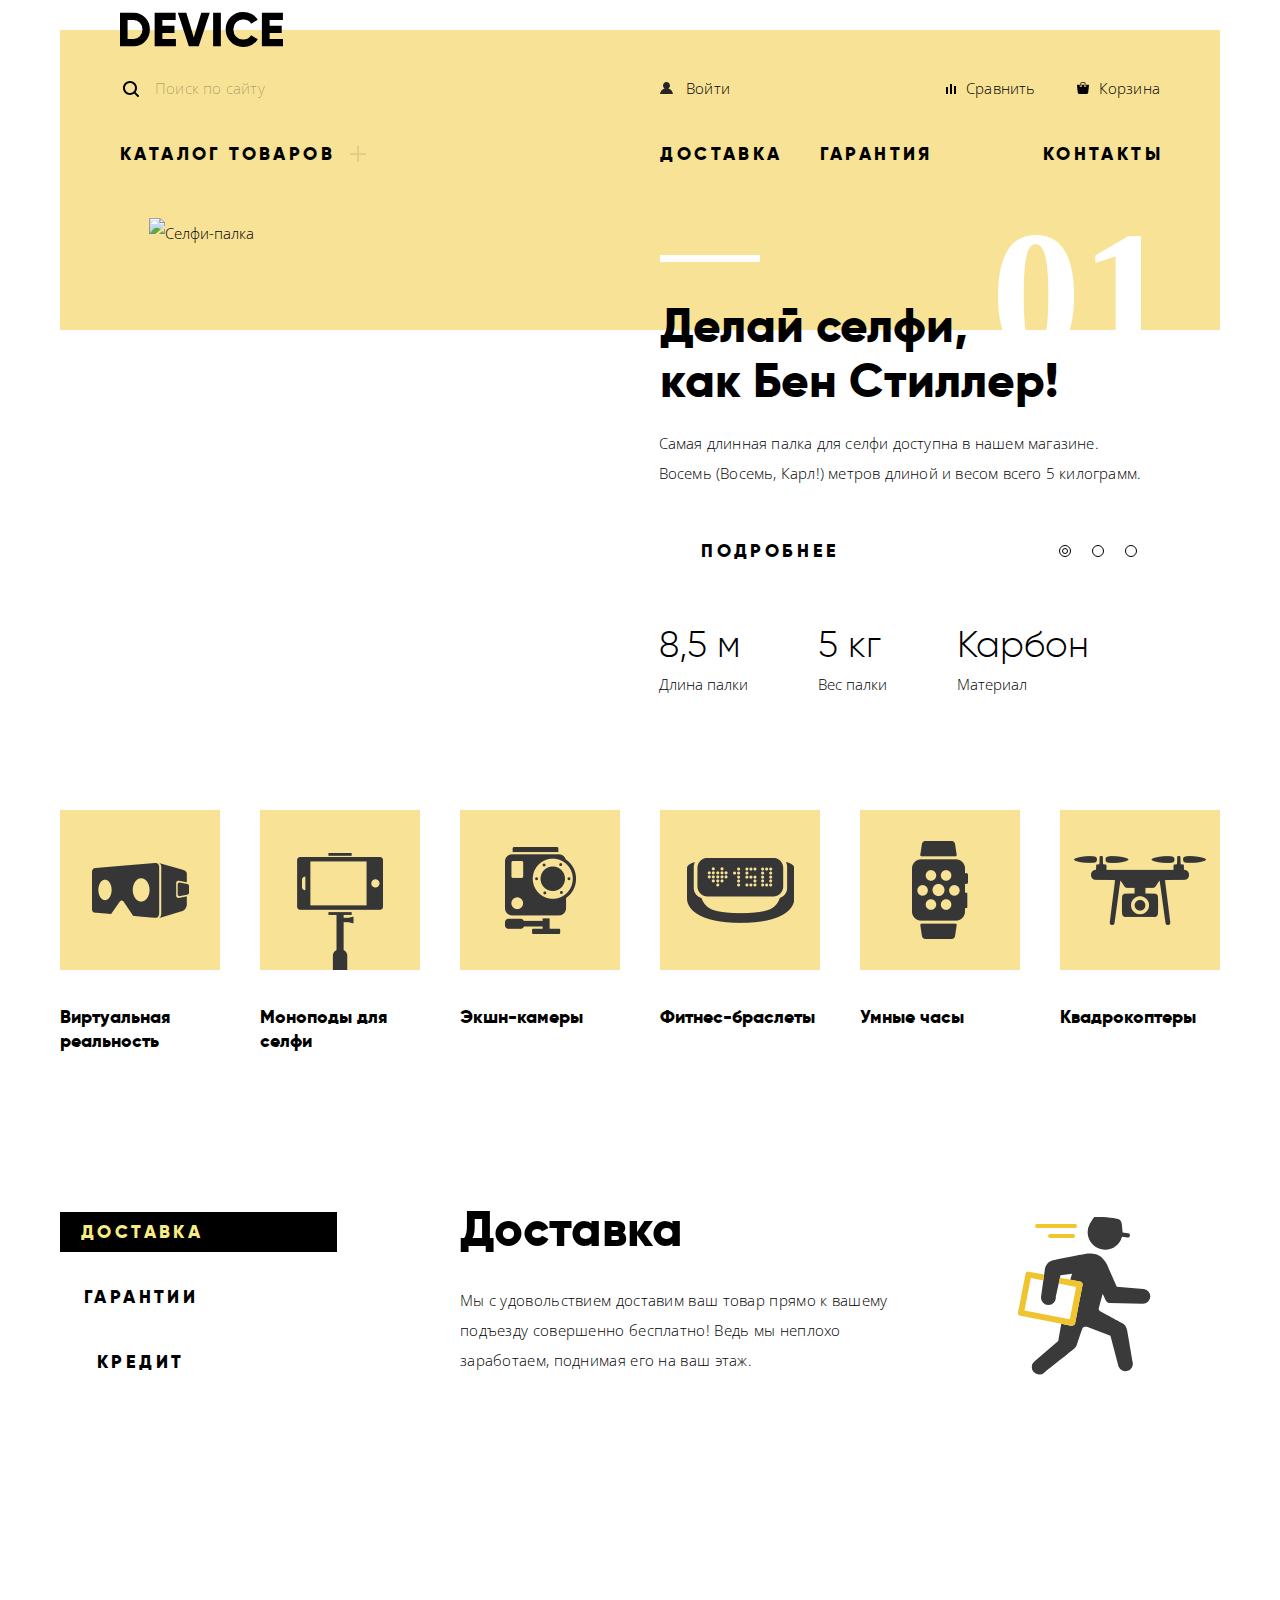
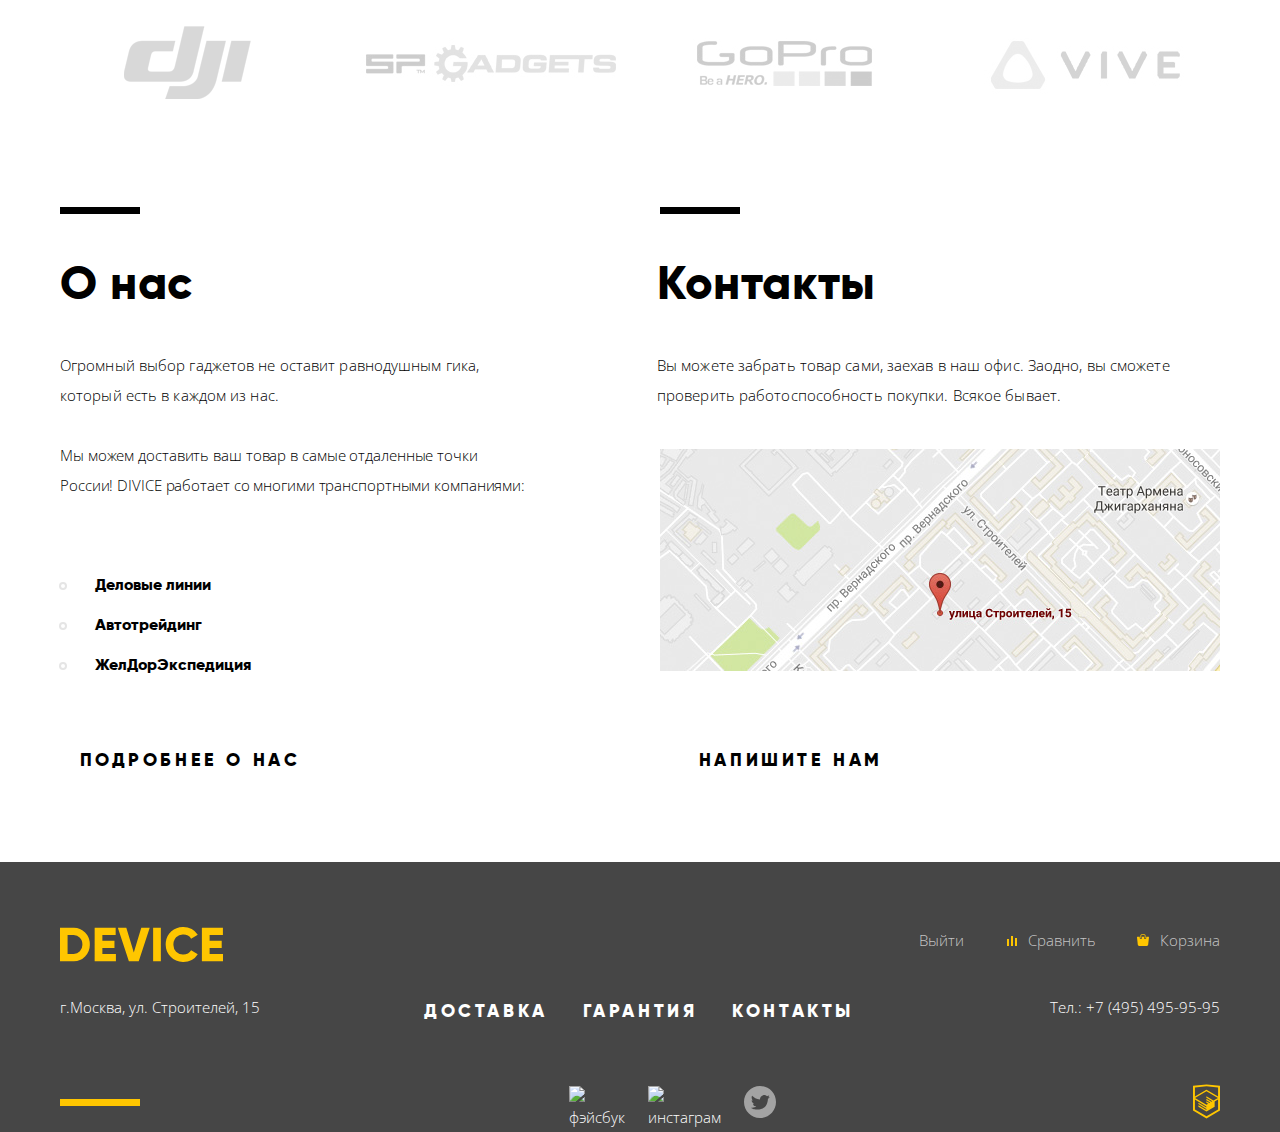
==== commit 4b1d0493: "26/03" ====
--- a/index.html
+++ b/index.html
@@ -12,7 +12,7 @@
       <header class="main-header">
       <div class="header-top">
          <a class="main-header-logo" href="index.html">
-           <img href="index.html" src="img/logo.svg" width="200" height="50" alt="Логотип интернет-магазина «Девайс»">
+           <img href="index.html" src="img/logo.svg" width="163" height="35" alt="Логотип интернет-магазина «Девайс»">
          </a>
          <span class="find-link">Поиск по сайту</span>
          <ul class="user-list">
@@ -26,7 +26,7 @@
         <nav class="header-navigation">
         <ul class="site-navigation">
           <li class="nav-list catalog"><a class="catalog-button" href="catalog.html">Каталог товаров</a>
-            <div class="submenu">
+            <div class="submenu visually-hidden">
               <ul class="column-submenu">
                 <li><a href="#">Виртуальная реальность</a></li>
                 <li><a href="#">Моноподы для селфи</a></li>
@@ -65,8 +65,8 @@
         <div class="slides-news container">
           <div class="slides-column-left">
             <h2 class="visually-hidden">Новинки</h2>
-            <img src="img/slider-1.png" alt="Селфи-палка">
-           </div>
+            <img src="img/slider-1.png" alt="Селфи-палка" width="384" height="486">
+          </div>
           <div class="slides-column-right">
             <h3 class="slides-title">Делай селфи,
               <br> как Бен Стиллер!
@@ -114,7 +114,7 @@
       <div class="about-services decoration">
         <section class="about-services container">
           <div class="services-column-left">
-            <div class="services-button-Layer">
+            <div class="services-button-Layer del-button">
               <button class="services-button button">
                 Доставка
               </button>
@@ -159,7 +159,7 @@
             <p>
                Огромный выбор гаджетов не оставит равнодушным гика, который есть в каждом из нас.
             </p>
-            <p>
+            <p class="delivery">
               Мы можем доставить ваш товар в самые отдаленные точки<br>
               России! DIVICE работает со многими транспортными компаниями:
             </p>
@@ -174,15 +174,15 @@
                 ЖелДорЭкспедиция
               </li>
             </ul>
-            <a class="button-about button" href="#">Подробнее о нас</a>
+            <a class="button-about button button-about-company" href="#">Подробнее о нас</a>
         </section>
         <section class="contacts">
         <h2 class="contacts-hidden">Контакты</h2>
-        <p>
+        <p class="delivery-right">
           Вы можете забрать товар сами, заехав в наш офис. Заодно, вы сможете проверить работоспособность покупки. Всякое бывает.
         </p>
         <a href="#" ><img src="img/map.jpg" width="560" height="222" alt="Карта с местоположением офиса"></a>
-        <a class="button-write button" href="#">Напишите нам</a>
+        <a class="button-write button button-about-company" href="#">Напишите нам</a>
         </section>
 
     </div>
@@ -194,7 +194,7 @@
       <div class="footer-top">
         <div>
           <a class="main-footer-logo">
-            <img src="img/logo-footer.svg" width="200" height="50" alt="Логотип интернет-магазина «Девайс»">
+            <img src="img/logo-footer.svg" width="163" height="35" alt="Логотип интернет-магазина «Девайс»">
           </a>
         </div>
         <div class="user-footer">
@@ -219,7 +219,7 @@
         </ul>
         <div class="footer-container-phone">
         <p class="footer-phone">
-          Тел. +7(495)495-95-95
+          Тел.: +7 (495) 495-95-95
         </p>
        </div>
         </div>
@@ -230,7 +230,7 @@
           <li><a class="social-button" href="#"><img src="img/inst.svg" width="32" height="32" alt="инстаграм"></a></li>
           <li><a class="social-button" href="#"><img src="img/tvit.svg" width="32" height="32" alt="твиттер"></a></li>
         </ul>
-        <a class="htmlacademy-link" href="https://htmlacademy.ru"><img src="img/logo-html-footer.svg" width="40" height="40" alt="разработчик htmlacademy»">
+        <a class="htmlacademy-link" href="https://htmlacademy.ru"><img src="img/logo-html-footer.svg" width="27" height="35" alt="разработчик htmlacademy»">
         </a>
       </div>
       </div>
--- a/css/style.css
+++ b/css/style.css
@@ -86,19 +86,18 @@
   width: 4px;
   height: 7px;
   position: absolute;
-  top: 8px;
-  right: 16px;
+  top: 7px;
+  right: 19px;
   background-image: url(../img/nav-arrow.svg);
   background-repeat: no-repeat;
 }
 ul.breadcrumbs  {
-  margin: 0;
-  padding: 0;
-  display: flex;
-}
-ul.breadcrumbs  {
-  margin: 0;
-  padding: 0;
+  display: flex;
+  margin: 0;
+  padding: 0;
+  margin-left: 60px;
+  margin-top: 14px;
+}
 }
 .submenu {
   position: absolute;
@@ -114,8 +113,20 @@
   padding-right: 60px;
 }
 .find-link {
-  color: rgba(0, 0, 0, 0.302)}
-
+  position: relative;
+  color: rgba(0, 0, 0, 0.302)
+}
+.find-link::before {
+  content: "";
+  width: 16px;
+  height: 18px;
+  position: absolute;
+  top: 9px;
+  left: 6px;
+  background-image: url("../img/search.svg");
+  background-repeat: no-repeat;
+  background-position: 0 0;
+}
 .find-link:hover {
   color: rgba(0, 0, 0, 0.6)}
 
@@ -130,7 +141,8 @@
 .user-list a:focus,
 .user-button a:focus,
 .site-navigation a:focus,
-.button:focus {
+.button:focus,
+button.button-form:focus  {
   color: rgba(0, 0, 0, 0.302)}
 
 .footer-top a {
@@ -227,23 +239,26 @@
 .title-catalog {
   font-family: "gilroy", "Arial", sans-serif;
   font-weight: 800;
-  font-size: 47px;
-  line-height: 48px;
+  font-size: 48px;
+  line-height: 57px;
   font-style: normal;
+  margin: 0;
+  margin-left: 60px;
+  margin-top: 34px;
 }
 .sorting {
   display: flex;
   min-height: 71px;
+  justify-content: space-between;
+}
+.nav-catalog{
+  display: flex;
+  min-height: 70px;
   background-color: rgba(239,239,239,1);
   justify-content: space-between;
-}
-.nav-catalog{
-  display: flex;
-  min-height: 71px;
-  background-color: rgba(239,239,239,1);
-  justify-content: space-between;
-  margin: 37px 0 0 72px;
-  padding: 0 30px ;
+  margin: 34px 0 75px 69px;
+  padding: 0 30px;
+  padding-right: 26px;
 }
 .filter-hidden,
 span.sorting-span,
@@ -255,7 +270,7 @@
   font-style: normal;
   text-transform: uppercase;
   letter-spacing: 3.6px;
-  padding: 23px 0;
+  padding: 24px 0;
 }
 .filter-hidden,
 span.sorting-span{
@@ -287,13 +302,19 @@
     margin-top: 19px;
 }
 .nav-catalog-list{
-display: flex;
-width: 86px;
-justify-content: space-between;
-margin: 0;
-padding: 0;
-list-style: none;
-  margin-top: 19px;
+  display: flex;
+  width: 108px;
+  justify-content: space-between;
+  margin: 0;
+  padding: 0;
+  list-style: none;
+  margin-top: 22px;
+}
+.nav-catalog-list li{
+  padding: 0 14px;
+}
+.not-pusched-page {
+ opacity: 0.5
 }
 .sorting-arrow-list{
   display: flex;
@@ -310,7 +331,7 @@
 	font-size: 47px;
 	line-height: 48px;
   font-style: normal;
-  letter-spacing: 3.6px;
+  letter-spacing: 0.6px;
 
 }
 
@@ -335,7 +356,8 @@
 }
 
 
-.catalog-form legend {
+.catalog-form legend,
+.filter-range span {
   font-size: 18px;
   line-height: 24px;
   font-family: "Gilroy", "Arial", sans-serif;
@@ -356,6 +378,8 @@
   font-weight: 800;
   font-size: 18px;
   line-height: 24px;
+  letter-spacing: 0.4px;
+  padding-top: 2px;
 }
 
 .catalog-item-price p {
@@ -387,7 +411,6 @@
   text-transform: uppercase;
   letter-spacing: 3.6px;
 }
-
 * {
   box-sizing: border-box;
 }
@@ -400,17 +423,18 @@
 .main-header-logo {
   position:absolute;
   left:60px;
-  top:-25px;
+  top:-18px;
 }
 
 .main-header {
   font-size: 15px;
-  line-height: 30px;
+  line-height: 33px;
+  letter-spacing: 0.2px;
   color: rgba(0,0,0,1);
   background-color: rgba(247,226,150,1);
   margin-top: 30px;
   position: relative;
-  padding: 50px 60px;
+  padding: 42px 57px;
   min-height: 300px;
 }
 
@@ -427,10 +451,11 @@
   margin-left:auto;
 }
 .user-button li {
-  margin-left:60px;
+  margin-left:38px;
 }
 .find-link {
   width:540px;
+  padding-left: 38px;
 }
 }
 .site-navigation {
@@ -441,13 +466,13 @@
   margin: 0;
   padding: 0;
   display: flex;
-  margin-top:40px;
+  margin-top:33px;
 }
 .site-navigation li.nav-list:nth-child(2){
   margin-left: auto;
 }
 .site-navigation li.nav-list:nth-child(4) {
-  margin-left:170px;
+  margin-left:110px;
 }
 .site-navigation li.nav-list:nth-child(3) {
   margin-left:37px;
@@ -456,17 +481,18 @@
   display: flex;
   position: relative;
   padding: 0;
-  margin-top: 50px;
+  margin-top: 74px;
+  margin-bottom: 90px;
   justify-content: space-between;
 }
 section.about  {
-  width:620px;
+  width:616px;
 }
 section.contacts  {
   width:580px;
 }
 .background-footer {
-  margin-top: 85px;
+  margin:0
   width: 100%;
   background-color: rgba(70, 70, 70, 1)
 }
@@ -475,12 +501,12 @@
   flex-direction: column;
 }
 .footer-top {
-  padding-top: 15px;
+  padding-top: 63px;
   display: flex;
   justify-content: space-between;
 }
 .footer-middle {
-  padding-top: 40px;
+  padding-top: 21px;
   display: flex;
   justify-content:space-between;
 }
@@ -490,6 +516,9 @@
   margin: 0;
   justify-content:space-between;
   width:430px;
+  margin-right: 32px;
+  margin-top: 7px;
+  margin-right: 32px;
 }
 .footer-adress,
 .footer-phone{
@@ -500,6 +529,8 @@
 .user-list-footer,
 .user-button-footer{
   display: flex;
+  margin: 0;
+  padding: 0;
 }
 .footer-container-phone {
 
@@ -512,28 +543,41 @@
   display: flex;
 }
 .user-button-footer {
+  margin: 0;
+  padding: 0;
   display: flex;
 }
 .user-button-footer li {
-  margin-left: 65px;
+  margin-left: 39px;
 }
 .footer-bottom {
-  padding-top: 70px;
-  display: flex;
-  justify-content: center;
+  position: relative;
+  padding-top: 63px;
+  display: flex;
+  justify-content: flex-end;
+}
+.footer-bottom::before{
+  content: "";
+  width: 80px;
+  height: 7px;
+  position: absolute;
+  top: 76px;
+  left: 0;
+  background-color: rgba(255, 198, 0, 1);
+  background-repeat: no-repeat;
+  background-position: 0 0;
 }
 .social-list{
   display: flex;
-  display: flex;
-  margin:0 510px;
+  margin: 0;
+  margin-right: 494px;
   padding: 0;
   width: 142px;
-  justify-content: space-between;
+  justify-content: flex-start;
 }
 .social-list li{
   padding:0;
-  margin: 0;
-
+  margin: 0 11.5px;
 }
 .popular-categories {
   margin:0;
@@ -624,54 +668,137 @@
 }
 .slides-news {
   display: flex;
+  position: absolute;
+  top: -56px;
+  left: -14px;
   justify-content: flex-end;
+}
+.slides-news.container::before {
+  content: "";
+  width: 166px;
+  height: 131px;
+  position: absolute;
+  top: 9px;
+  left: 961px;
+  background-image: url("../img/01.svg");
+  background-repeat: no-repeat;
+  background-position: 0 0;
+}
+.slides-news.container::after {
+  content: "";
+  width: 100px;
+  height: 7px;
+  position: absolute;
+  top: 37px;
+  left: 628px;
+  background-color: rgba(255, 255, 255, 1);
+  background-repeat: no-repeat;
+  background-position: 0 0;
+}
+.services-button-Layer.del-button::after{
+  content: "";
+  width: 277px;
+  height: 40px;
+  position: absolute;
+  top: 0px;
+  left: -7px;
+  background-color: rgba(0, 0, 0, 1);
+  background-repeat: no-repeat;
+  background-position: 0 0;
+  z-index: -5;
+}
+.services-column-right::before{
+  content: "";
+  width: 136px;
+  height: 164px;
+  position: absolute;
+  top: 28px;
+  left: 558px;
+  background-image: url("../img/delivery.svg");
+  background-repeat: no-repeat;
+  background-position: 0 0;
+  z-index: -5;
+}
+.about-container::after{
+  content: "";
+  width: 80px;
+  height: 7px;
+  position: absolute;
+  top: -14px;
+  left: 600px;
+  background-color: rgba(0, 0, 0, 1);
+  background-repeat: no-repeat;
+  background-position: 0 0;
+}
+.about-container::before{
+  content: "";
+  width: 80px;
+  height: 7px;
+  position: absolute;
+  top: -14px;
+  left: 0;
+  background-color: rgba(0, 0, 0, 1);
+  background-repeat: no-repeat;
+  background-position: 0 0;
+}
+.services-button-Layer.del-button button{
+  color: rgba(247, 235, 132, 1);
 }
 .slides-column-right {
   width: 560px;
 }
+.slides-column-right p {
+  margin-left: 8px;
+  margim: 0;
+  margin-top: 19px;
+  letter-spacing: 0.2px;
+}
 .slides-column-left {
   display: flex;
   justify-content: center;
   width: 640px;
 }
 .slides-title {
-font-size: 41px;
-font-family: "gilroy", "Arial", sans-serif;
-color: rgb(0, 0, 0);
-font-weight: bold;
-line-height: 41px;
-text-align: left;
+  font-size: 48px;
+  font-family: "gilroy", "Arial", sans-serif;
+  color: rgb(0, 0, 0);
+  font-weight: bold;
+  line-height: 55px;
+  text-align: left;
+  margin-left: 9px;
+  margin-bottom: 0;
 }
 .slides-wrapper {
   display: flex;
   flex-direction: column;
+  margin-left: 10px;
 }
 .slides-wrapper-buttons {
   display: flex;
   justify-content: space-between;
   width: 480px;
-  margin-top: 40px;
 }
 .advantages-list ul{
   display: flex;
   justify-content: flex-start;
-  margin-top: 40px;
+  margin-top: 59px;
+  padding-left: 42px;
 }
 .advantage {
-  font-size: 36px;
+  font-size: 37px;
   font-family: "gilroy", "Arial", sans-serif;
   color: rgb(0, 0, 0);
-  line-height: 1.333;
+  line-height: 47px;
 }
 .advantages-list li{
   list-style-type: none;
   display: flex;
   flex-direction: column;
-  margin-right: 80px;
+  margin-right: 70px;
 
 }
 .slides-column-right {
-  margin-top:80px;
+  margin-top:33px;
 
 }
 .advantages-list {
@@ -681,7 +808,7 @@
 }
 .about-services {
   display: flex;
-  min-height: 390px;
+  min-height: 463px;
   align-items:center;
 }
 .services-column-left {
@@ -690,31 +817,35 @@
   width: 280px;
 }
 .services-column-right {
+  position: relative;
   display: flex;
   flex-direction: column;
   justify-content: flex-start;
   width: 455px;
-  margin-left: 135px;
-  margin-top: 4px;
+  margin-left: 113px;
+  margin-top: 10px;
+}
+.services-column-right p {
+  letter-spacing: 0.3px;
 }
 .services-button {
   position: relative;
   margin: 0;
   padding: 0;
   text-align: center;
-  padding-left: 19px;
+  padding-left: 14px;
   height: 40px;
   border: 0;
   background-color: transparent;
 }
 .button-two {
-  padding-left: 25px;
+  padding-left: 17px;
 }
 .button-three {
-  padding-left: 38px;
+  padding-left: 30px;
 }
 .services-column-right h2{
-font-size: 40px;
+font-size: 49px;
 font-family: "Gilroy";
 font-weight: 800;
 line-height: 0;
@@ -725,7 +856,7 @@
   list-style-type: none;
   display: flex;
   justify-content: space-between;
-  margin-top: 134px;
+  margin-top: 98px;
 }
 .logotypes li {
   width: 260px;
@@ -764,7 +895,7 @@
   background-image: url("../img/logo-4.jpg hover.jpg");
 }
 .user-link a{
-  padding-left: 25px;
+  padding-left: 29px;
   position: relative;
 }
 .user-link a::before {
@@ -772,14 +903,14 @@
   width: 16px;
   height: 18px;
   position: absolute;
-  top: 5px;
-  left: 2px;
+  top: 4px;
+  left: 3px;
   background-image: url("../img/user.svg");
   background-repeat: no-repeat;
   background-position: 0 0;
 }
 .compare-link a{
-  padding-left: 25px;
+  padding-left: 24px;
   position: relative;
 }
 .compare-link a::before {
@@ -787,8 +918,8 @@
   width: 16px;
   height: 18px;
   position: absolute;
-  top: 5px;
-  left: 2px;
+  top: 6px;
+  left: 4px;
   background-image: url("../img/compare.svg");
   background-repeat: no-repeat;
   background-position: 0 0;
@@ -802,8 +933,8 @@
   width: 16px;
   height: 18px;
   position: absolute;
-  top: 5px;
-  left: 2px;
+  top: 6px;
+  left: 4px;
   background-image: url("../img/compare-footer.svg");
   background-repeat: no-repeat;
   background-position: 0 0;
@@ -813,14 +944,15 @@
   width: 16px;
   height: 18px;
   position: absolute;
-  top: 5px;
-  left: 2px;
+  top: 4px;
+  left: 3px;
   background-image: url("../img/cart.svg");
   background-repeat: no-repeat;
   background-position: 0 0;
 }
 .cart-link a{
   padding-left: 25px;
+  padding-right: 3px;
   position: relative;
 }
 .cart-link-footer a::before {
@@ -828,7 +960,7 @@
   width: 16px;
   height: 18px;
   position: absolute;
-  top: 5px;
+  top: 4px;
   left: 2px;
   background-image: url("../img/cart-footer.svg");
   background-repeat: no-repeat;
@@ -852,7 +984,6 @@
 }
 .nav-list a{
   position: relative;
-  padding-right: 25px;
 }
 .catalog  >a::after {
   content: "";
@@ -860,21 +991,24 @@
   height: 18px;
   position: absolute;
   top: 2px;
-  left:219px;
+  left:230px;
   opacity: 0.102;
   background-image: url("../img/plus.svg");
   background-repeat: no-repeat;
   background-position: 0 0;
 }
 .slider-container {
-  position: relative;
+  display: flex;
+  position: relative;
+  min-height: 346px;
 }
 .slides-buttons {
   position: absolute;
-  top: 368px;
-  right: 78px;
+  top: 259px;
+  left: 1013px;
   z-index: 20;
   font-size: 0;
+  display: flex;
 }
 .visually-hidden-buttons {
   position: absolute;
@@ -895,7 +1029,8 @@
   cursor: pointer;
   border: 1px solid black;
 }
-.first-slide {
+.first-slide,
+.submenu.vissually-hidden{
   display: none;
 }
 #slide-1:checked ~ .slides-news #slide1,
@@ -923,24 +1058,38 @@
   background-color: rgba(240,197,46,1);
   width: 220px;
 }
-.slides-wrapper-buttons a:focus{
+.slides-wrapper-buttons a:focus {
   background-color: rgba(240,197,46,1);
   width: 220px;
 }
 
-.slides-wrapper-buttons a {
+.slides-wrapper-buttons a,
+button.submit-button {
   background-image: url("../img/Layer-button.png");
   background-repeat: no-repeat;
   background-position: center;
   text-align: center;
   width: 220px;
-  ;
-}
-button.services-button::after {
-  content: "";
+}
+button.submit-button {
+  margin-top: 41px;
+}
+button.button-form:hover{
+  background-color: rgba(240,197,46,1);
+  width: 200px;
+  z-index: 20;
+}
+button.submit-button{
   display: block;
-  top: 0;
-  left: 0;
+  width: 200px;
+  width: 200px;
+}
+button.services-button::after,
+button.submit-button::after {
+  content: "";
+  display: block;
+  top: -1px;
+  left: -7px;
   width: inherit;
   height: inherit;
   position: absolute;
@@ -948,7 +1097,7 @@
   background-repeat: no-repeat;
   background-position: center;
   width: 160px;
-  z-index: -1;
+  z-index: -6;
 }
 div.about-services.decoration::after {
   left: 70%;
@@ -959,18 +1108,18 @@
   padding: 0;
   width: 280px;
   text-align: left;
-  margin-top: 30px;
+  margin-top: 25px;
   height: 40px;
   z-index: -4;
 }
 section.about-services::before {
   content: "";
   display: block;
-  margin-top: 6px;
+  margin-top: 13px;
   width: 7px;
   height: 319px;
   position: relative;
-  left: 280px;
+  left: 277px;
 background-image: url("../img/Layer6.png");
   z-index: -4;
 }
@@ -984,7 +1133,16 @@
   width: 460px;
   margin: 0;
   padding: 0;
-  margin-top: 44px;
+  margin-top: 42px;
+  letter-spacing: 0.1px;
+}
+p.delivery {
+  margin-top: 30px;
+  width: 475px;
+  letter-spacing: -0.1px;
+}
+p.delivery-right {
+  width: 514px;
 }
 ul.partners {
   position: relative;
@@ -996,7 +1154,7 @@
   content: "";
   display: block;
   position: absolute;
-  right: 611px;
+  right: 590px;
   margin-top: 17px;
   width: 4px;
   height: 4px;
@@ -1011,14 +1169,17 @@
   background-repeat: no-repeat;
   background-position: center;
   text-align: center;
-
-  margin-top: 65px;
+  margin-top: 36px;
 }
 a.button-about{
   width: 220px;
 }
 a.button-write{
-  width: 220px;
+  margin-left: 4px;
+}
+a.button-about-company {
+  width: 260px;
+  margin-top: 63px;
 }
 a.button-about:hover,
 a.button-write:hover {
@@ -1029,9 +1190,11 @@
   background-color: rgba(240,197,46,1);
 }
 .contacts img {
-  margin-top: 44px;
-  height: 266px;
+  margin-left: 3px;
+  margin-top: 39px;
+  height: 222px;
   width: 560px;
+  margin-bottom: 5px;
 }
 .user-exit a {
   margin:0;
@@ -1043,13 +1206,13 @@
   margin: 0;
   padding: 0;
 }
-.user-exit a::after {
+.user-exit.footer-exit a::after {
   content: "";
   width: 16px;
   height: 18px;
   position: absolute;
-  top: 5px;
-  left: 2px;
+  top: 4px;
+  left: 1px;
   background-image: url("../img/user-footer.svg");
   background-repeat: no-repeat;
   background-position: 0 0;
@@ -1058,34 +1221,81 @@
   display: flex;
 }
 .filters {
+  display: flex;
+  flex-direction: column;
   width: 328px;
 }
+.catalog-form {
+  padding-top: 4px;
+  position: relative;
+}
+.catalog-form::after{
+  content: "";
+  width: 201px;
+  height: 2px;
+  position: absolute;
+  top: 65px;
+  left: 59px;
+  background-color: rgba(0, 0, 0, 1);
+}
+.filter-range::after{
+  content: "";
+  width: 201px;
+  height: 2px;
+  position: absolute;
+  top: 128px;
+  left: -1px;
+  background-color: rgba(0, 0, 0, 1);
+}
+.bluetooth-choese {
+  position: relative;
+}
+.bluetooth-choese::after {
+  content: "";
+  width: 201px;
+  height: 2px;
+  position: absolute;
+  top: 33px;
+  left: -1px;
+  background-color: rgba(0, 0, 0, 1);
+}
+.filter-range::after{
+  content: "";
+  width: 201px;
+  height: 2px;
+  position: absolute;
+  top: 128px;
+  left: -1px;
+  background-color: rgba(0, 0, 0, 1);
+}
 ul.catalog-list {
   margin: 0;
   padding: 0;
   display: flex;
   flex-wrap: wrap;
-  margin-left: 32px;
-  margin-top: 21px;
+  margin-left: 29px;
+  margin-top: 18px;
 }
 li.catalog-item {
   margin-left: 40px;
     margin-top: 48px;
 }
 .catalog {
+  padding-left: 3px;
   width: 832px;
 }
 div.items-wrapper {
   display: flex;
   justify-content: space-between;
-  margin-top: 27px;
+  margin-top: 20px;
+
 }
 .items-wrapper h3 {
   margin: 0;
   padding-left: 0;
   display: flex;
   flex-wrap: wrap;
-  width: 260px;
+  width: 262px;
 }
 .wrap-container h3 {
   width: 230px;
@@ -1093,26 +1303,30 @@
 .items-wrapper p {
   margin: 0;
   padding: 0;
+  letter-spacing: 1px;
 }
 .catalog-item-image {
   margin: 0;
   padding: 0;
 }
 .filters h2 {
-  padding:23px 0;
+  padding:20px 0;
   margin: 0;
   padding-left: 60px;
   min-height: 71px;
-    background-color: rgba(220,220,220,1);
 }
 ul.filter-color,
 ul.bluetooth-filter {
   margin: 0;
   padding: 0;
+  margin-top: 16px;
+
 }
 .filters fieldset,
 .button-form {
-  padding-left: 60px;
+  margin:0;
+  padding:0;
+  margin-left: 59px;
 }
 div.filter-decoration,
 div.catalog-decoration {
@@ -1120,38 +1334,153 @@
   position: relative;
 }
 div.catalog-decoration::before {
-  left: 70%;
-  content: "";
-  display: flex;
+  content: "";
+  position: absolute;
+  height: 100%;
+  right: calc(50% + 252px);
+  top: -3px;
+  width: 100%;
+  background-color: rgba(0,0,0,0.08);
+  z-index: -1;
+}
+div.filter-decoration::after {
+content: "";
+position: absolute;
+top: -3px;
+z-index: -2;
+width: 100%;
+height: 70px;
+background-color: rgba(0,0,0,0.089);
+}
+.catalog-form legend{
+  letter-spacing: 1,3px;
+}
+label.label-checkbox{
+  position: relative;
+  padding-left: 40px;
+}
+label.label-checkbox::before{
+  content: "";
   top: 0;
-  width: 100%;
-  height: 71px;
-  position: absolute;
-  background-color: rgba(239,239,239,1);
-  z-index: -1;
-}
-div.filter-decoration::before {
-  right: 70%;
-  content: "";
-  display: flex;
+  left: 0;
+  width: 23px;
+  height: 23px;
+  position: absolute;
+  background: url("../img/checkbox-off.svg");
+  background-repeat: no-repeat;
+  background-position: center;
+}
+#black:checked ~ label.label-checkbox[for="black"]:before,
+#white:checked ~ label.label-checkbox[for="white"]:before,
+#blue:checked ~ label.label-checkbox[for="blue"]:before,
+#red:checked ~ label.label-checkbox[for="red"]:before,
+#pink:checked ~ label.label-checkbox[for="pink"]:before {
+  content: "";
   top: 0;
-  width: 100%;
-  height: 71px;
-  position: absolute;
-  background-color: rgba(220,220,220,1);
-  z-index: -10;
-}
-div.filter-decoration::after {
-right: 70%;
-content: "";
-display: flex;
-top: 0;
-width: 100%;
-height: 100%;
-position: absolute;
-background-color: rgba(239,239,239,1);
-z-index: -11;
-}
-.filters {
-  background-color: rgba(239,239,239,1);
-}
+  left: 0;
+  width: 27px;
+  height: 23px;
+  position: absolute;
+  background: url("../img/checkbox-on.svg");
+  background-repeat: no-repeat;
+  background-position: center;
+}
+label.label-radio{
+  position: relative;
+  padding-left: 40px;
+}
+label.label-radio::before{
+  content: "";
+  top: -1px;
+  left: 0;
+  width: 25px;
+  height: 25px;
+  position: absolute;
+  background: url("../img/radio-off.svg");
+  background-repeat: no-repeat;
+  background-position: center;
+}
+#have:checked ~ label.label-radio[for="have"]:before,
+#have-not:checked ~ label.label-radio[for="have-not"]:before {
+  content: "";
+  top: -1px;
+  left: 0;
+  width: 25px;
+  height: 25px;
+  position: absolute;
+  background: url("../img/radio-on.svg");
+  background-repeat: no-repeat;
+  background-position: center;
+}
+label.label-checkbox:hover,
+label.label-radio:hover {
+  opacity: 0.5;
+}
+.filter-range {
+  position: relative;
+  width: 200px;
+  margin-left: 60px;
+  margin-top: 73px;
+}
+.range-controls {
+  position: relative;
+  margin-bottom: 75px;
+  margin-left: -5px;
+}
+.range-controls .scale {
+  height: 2px;
+  background: rgba(219, 219, 219, 1);
+}
+.range-controls .bar {
+  width: 110px;
+  height: 2px;
+  background: rgba(145, 201, 47, 1);
+}
+.range-toggle {
+  position: absolute;
+  top: -9px;
+  width: 20px;
+  height: 22px;
+  background: url("../img/filter-button.svg");
+  cursor: pointer;
+}
+.range-toggle-min {
+  left: 0;
+}
+
+.range-toggle-max {
+  left: 110px;
+}
+.range-toggle:hover {
+  width: 22px;
+  height: 24px;
+  background: url("../img/filter-button2.svg");
+  background-repeat: no-repeat;
+}
+.filter-range span {
+  display: block;
+  margin-bottom: 35px;
+}
+
+.main-footer-logo img {
+  margin-top: 2px;
+}
+.footer-midle p {
+  letter-spacing: 0.1px;
+}
+.htmlacademy-link {
+  margin-top: -2px;
+}
+.main-header-catalog {
+  min-height: 186px;
+}
+.user-link-out a {
+  color: rgba(0, 0, 0, 0.302);
+  padding: 0 19px;
+}
+legend.color {
+  padding-top: 4px;
+}
+legend.bluetooth {
+  padding-top: 45px;
+}
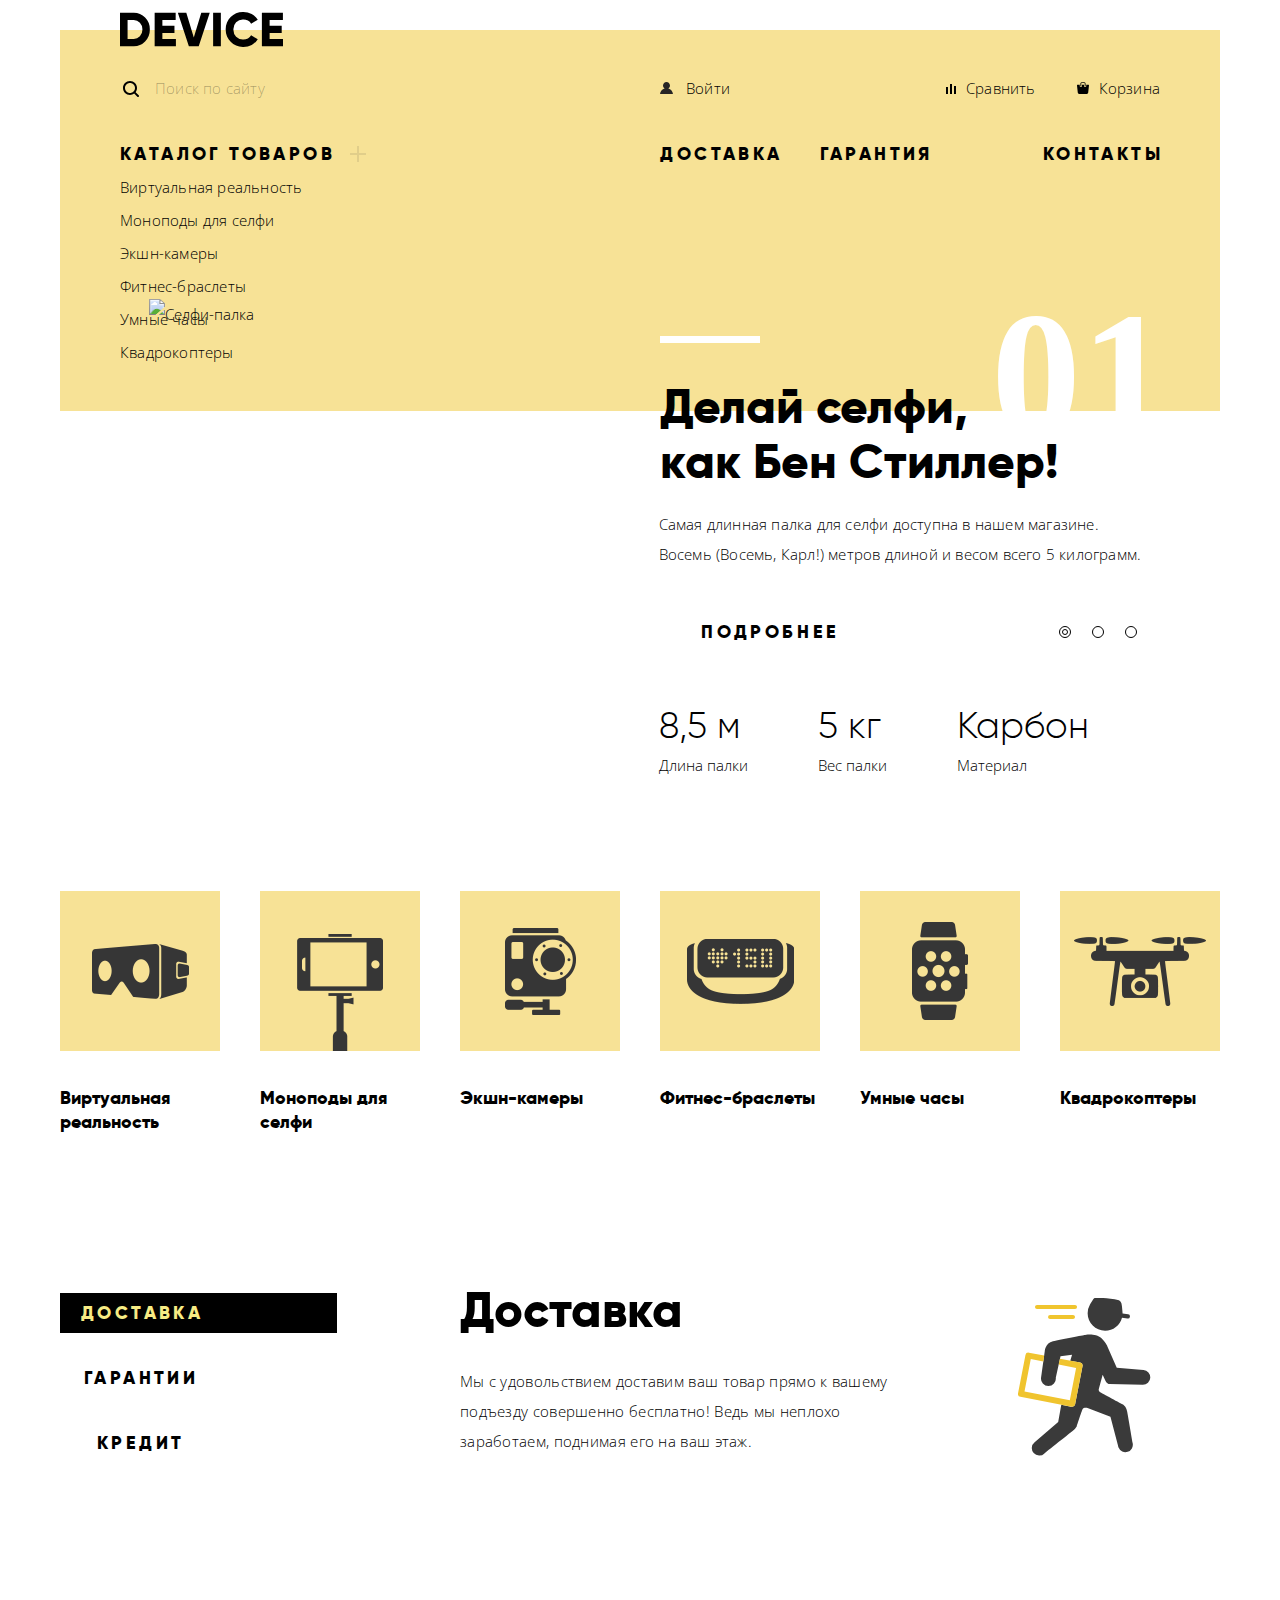
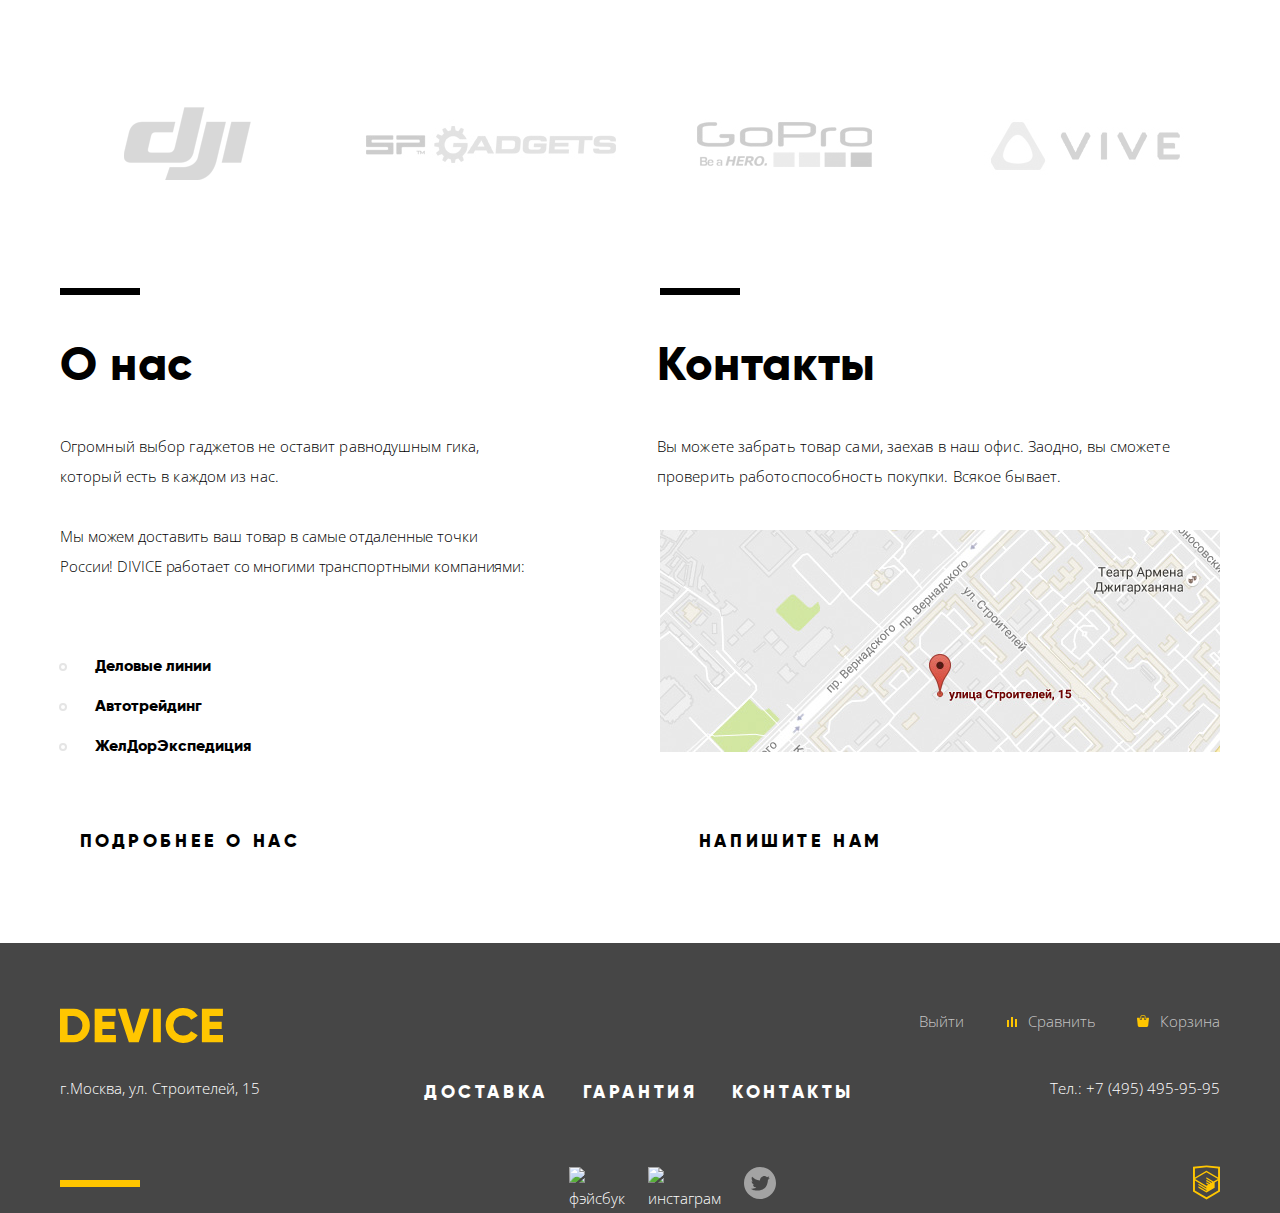
==== commit 96c19d1a: "27/03 проверила на валидатор" ====
--- a/index.html
+++ b/index.html
@@ -12,7 +12,7 @@
       <header class="main-header">
       <div class="header-top">
          <a class="main-header-logo" href="index.html">
-           <img href="index.html" src="img/logo.svg" width="163" height="35" alt="Логотип интернет-магазина «Девайс»">
+           <img src="img/logo.svg" width="163" height="35" alt="Логотип интернет-магазина «Девайс»">
          </a>
          <span class="find-link">Поиск по сайту</span>
          <ul class="user-list">
@@ -26,7 +26,7 @@
         <nav class="header-navigation">
         <ul class="site-navigation">
           <li class="nav-list catalog"><a class="catalog-button" href="catalog.html">Каталог товаров</a>
-            <div class="submenu visually-hidden">
+            <div class="submenu">
               <ul class="column-submenu">
                 <li><a href="#">Виртуальная реальность</a></li>
                 <li><a href="#">Моноподы для селфи</a></li>
@@ -110,8 +110,7 @@
             <li><a class="cvatro-cat" href="#">Квадрокоптеры</a></li>
           </ul>
         </section>
-      </div>
-      <div class="about-services decoration">
+      <div class="decoration-services decoration">
         <section class="about-services container">
           <div class="services-column-left">
             <div class="services-button-Layer del-button">
@@ -230,7 +229,7 @@
           <li><a class="social-button" href="#"><img src="img/inst.svg" width="32" height="32" alt="инстаграм"></a></li>
           <li><a class="social-button" href="#"><img src="img/tvit.svg" width="32" height="32" alt="твиттер"></a></li>
         </ul>
-        <a class="htmlacademy-link" href="https://htmlacademy.ru"><img src="img/logo-html-footer.svg" width="27" height="35" alt="разработчик htmlacademy»">
+        <a class="htmlacademy-link" href="https://htmlacademy.ru/intensive/htmlcss"><img src="img/logo-html-footer.svg" width="27" height="35" alt="разработчик htmlacademy»">
         </a>
       </div>
       </div>
@@ -241,23 +240,23 @@
       <form class="popup-form_for_leather" action="https://echo.device.ru" method="post">
         <p class="info-input-form">
           <label for="name">Ваше имя:</label>
-          <input id="name" type="text" name="name" value="" placeholder="Имя Фамилия"></input>
+          <input id="name" type="text" name="name" value="" placeholder="Имя Фамилия">
         </p>
         <p class="info-input-form">
           <label for="e-mail">Ваш e-mail:</label>
-          <input id="e-mail" type="text" name="e-mail" value="" placeholder="email@example.com"></input>
+          <input id="e-mail" type="text" name="e-mail" value="" placeholder="email@example.com">
         </p>
         <p class="info-input-form">
           <label for="leather">Текст письма:</label>
-          <textarea id="leather" type="text" name="leather" placeholder="В свободной форме"></textarea>
-        <button class="button-form" type="submit">Отправить</button>
+          <textarea id="leather" name="leather" placeholder="В свободной форме"></textarea>
+        <button class="button-form" type="button">Отправить</button>
       </form>
       <button class="popup-close" type="button">Закрыть</button>
     </section>
     <section class="popup-map">
         <h2 class="visually-hidden">Карта с расположением офиса</h2>
-        <img src="img/map.jpg" width="286" height="164" alt="Офис компании по адресу: ул. Строителей дом 15">
-        <button class="popup-close" type="button">Закрыть</button>
+        <img src="img/map-big.png" width="999" height="593" alt="Офис компании по адресу: ул. Строителей дом 15">
+        <button class="popup-close-map" type="button"></button>
     </section>
   </body>
 </html>
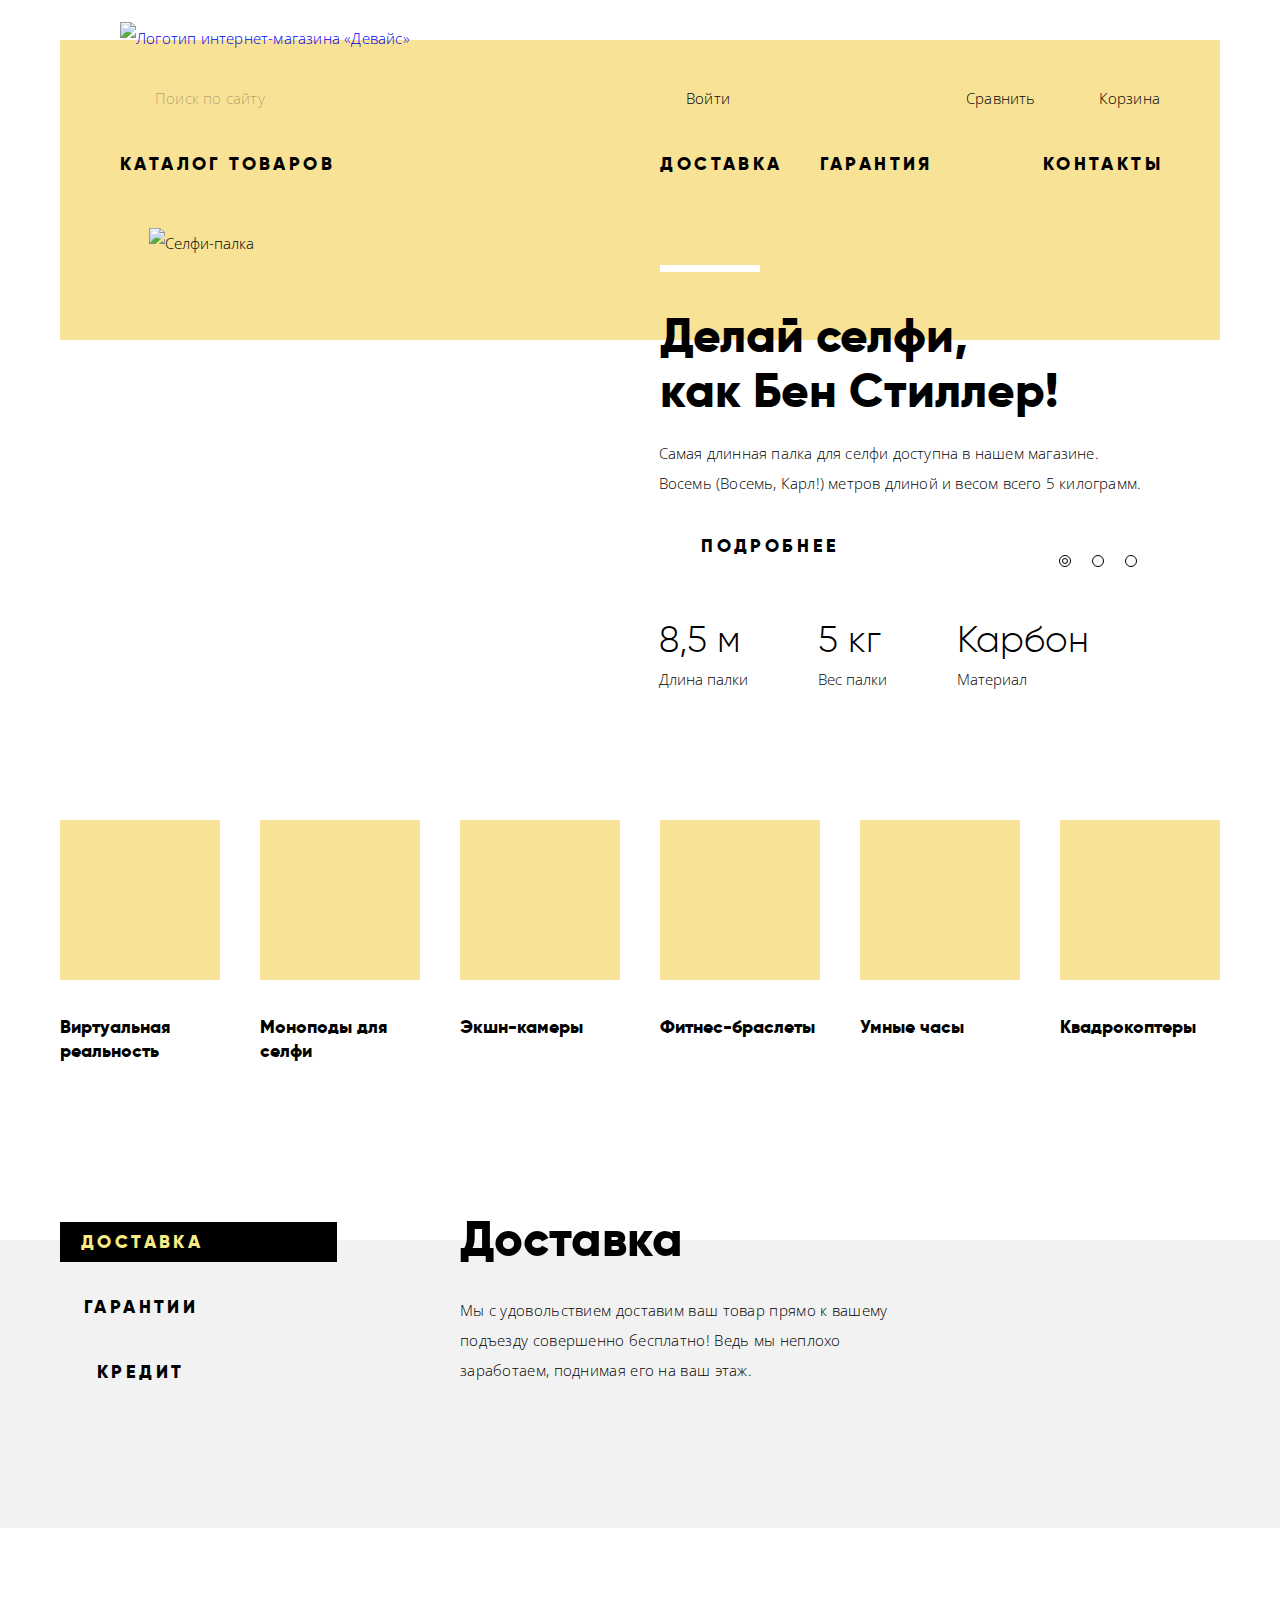
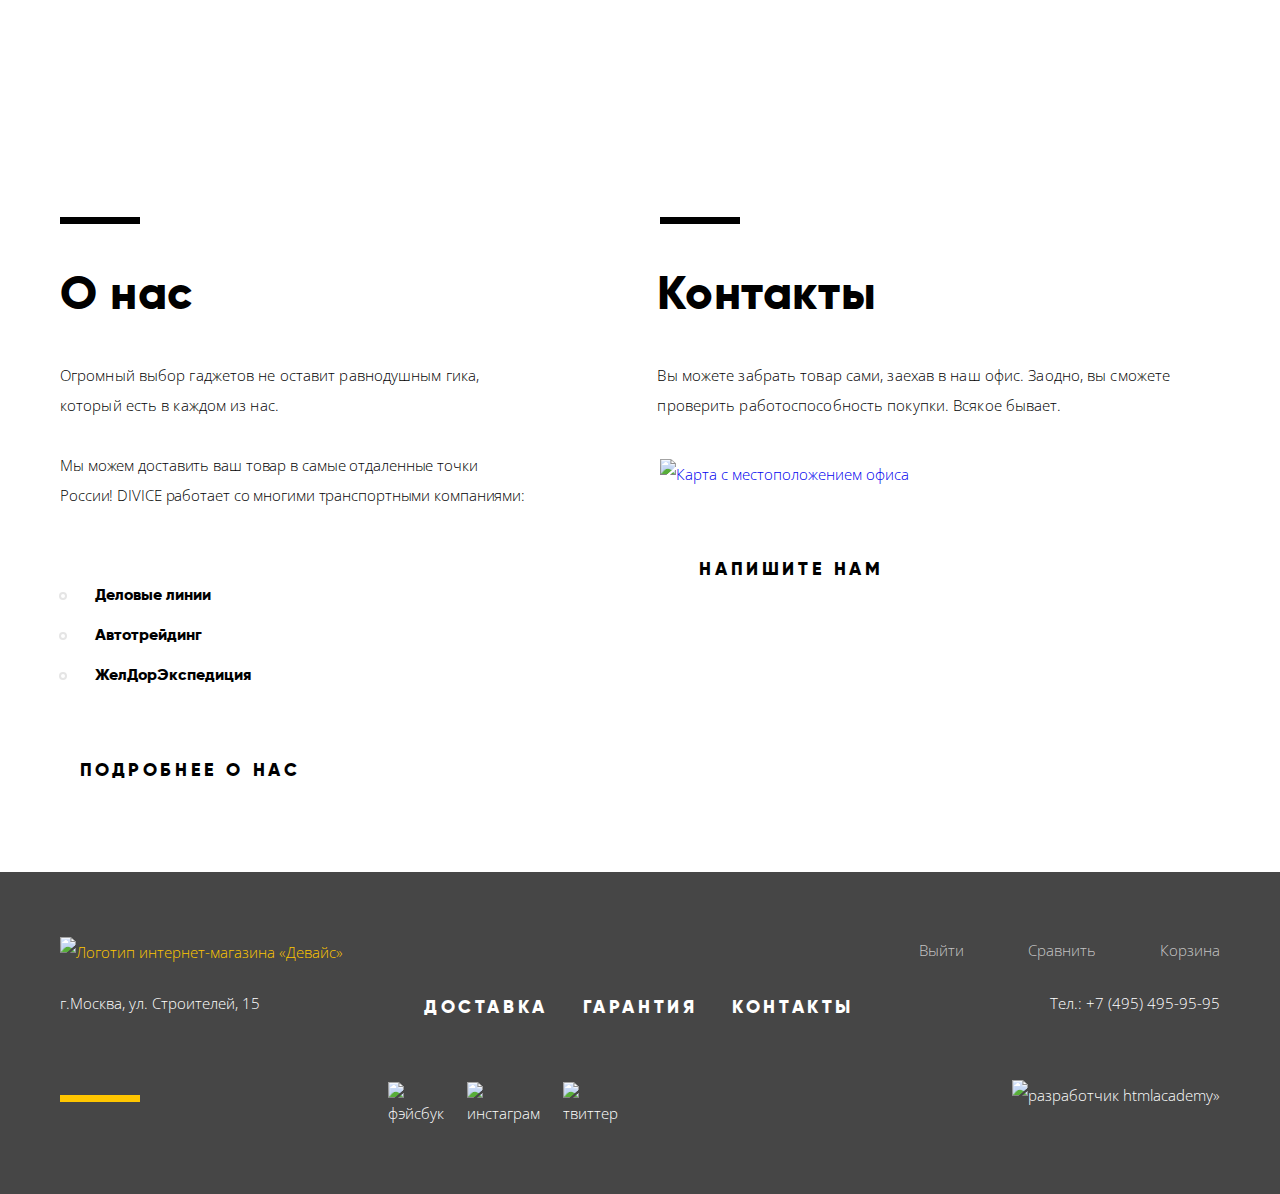
==== commit e135d993: "без изображений" ====
--- a/index.html
+++ b/index.html
@@ -68,10 +68,9 @@
             <img src="img/slider-1.png" alt="Селфи-палка" width="384" height="486">
           </div>
           <div class="slides-column-right">
-            <h3 class="slides-title">Делай селфи,
-              <br> как Бен Стиллер!
+            <h3 class="slides-title">Делай селфи, как Бен Стиллер!
             </h3>
-            <p>Самая длинная палка для селфи доступна в нашем магазине. <br> Восемь (Восемь, Карл!) метров длиной и весом всего 5 килограмм.
+            <p>Самая длинная палка для селфи доступна в нашем магазине. Восемь (Восемь, Карл!) метров длиной и весом всего 5 килограмм.
             </p>
             <div class="slides-wrapper">
               <div class="slides-wrapper-buttons">
@@ -97,6 +96,66 @@
         </div>
         </div>
     </li>
+
+    <li class="second-slide" id="slide2">
+    <div class="slides-news container">
+      <div class="slides-column-left">
+        <h2 class="visually-hidden">Новинки</h2>
+        <img src="img/slider-2.png" alt="Селфи-палка" width="345" height="485">
+      </div>
+      <div class="slides-column-right">
+        <h3 class="slides-title">Худеем правильно!
+        </h3>
+        <p>Мотивирующие фитнес-браслеты помогут найти в себе силы не пропускать занятия и соблюдать диету.
+        </p>
+        <div class="slides-wrapper">
+          <div class="slides-wrapper-buttons">
+            <a class="button-about button" href="#">Подробнее</a>
+          </div>
+          <div class="advantages-list">
+            <ul>
+              <li>
+                <span class="advantage">48 часов</span>
+                <span class="advantage-value">Без подзарядки</span>
+              </li>
+            </ul>
+          </div>
+        </div>
+    </div>
+    </div>
+</li>
+
+<li class="second-slide" id="slide3">
+<div class="slides-news container">
+  <div class="slides-column-left">
+    <h2 class="visually-hidden">Новинки</h2>
+    <img src="img/slider-3.png" alt="Селфи-палка" width="526" height="334">
+  </div>
+  <div class="slides-column-right">
+    <h3 class="slides-title">Порхает как бабочка, жалит как пчела!
+    </h3>
+    <p>Этот обычный, на первый взгляд, квадрокоптер оснащен мощным лазером, замаскированным под стандартную камеру.
+    </p>
+    <div class="slides-wrapper">
+      <div class="slides-wrapper-buttons">
+        <a class="button-about button" href="#">Подробнее</a>
+      </div>
+      <div class="advantages-list">
+        <ul>
+          <li>
+            <span class="advantage">800 м</span>
+            <span class="advantage-value">Дальность полета</span>
+          </li>
+          <li>
+            <span class="advantage">50 м</span>
+            <span class="advantage-value">Радиус поражения</span>
+          </li>
+        </ul>
+      </div>
+    </div>
+</div>
+</div>
+</li>
     </ul>
     </section>
     </div>
@@ -129,9 +188,18 @@
             </button>
           </div>
           </div>
-          <div class="services-column-right">
+          <div class="services-column-right slides-delivery">
             <h2>Доставка</h2>
             <p>Мы с удовольствием доставим ваш товар прямо к вашему подъезду совершенно бесплатно! Ведь мы неплохо заработаем, поднимая его на ваш этаж.</p>
+          </div>
+          <div class="services-column-right slides-warranty">
+            <h2>Гарантия</h2>
+            <p>Если из-за возгорания купленного у нас товара у вас сгорит дом — не переживайте, мы выдадим вам новый.</p>
+            <p>Товар, не дом, конечно же.</p>
+          </div>
+          <div class="services-column-right slides-credit">
+            <h2>Кредит</h2>
+            <p>Залезть в долговую яму стало проще! Кредитные консультанты подберут для вас наиболее выгодные условия кредита. Выгодные для нашего банка, разумеется.</p>
           </div>
         </section>
       </div>
@@ -159,7 +227,7 @@
                Огромный выбор гаджетов не оставит равнодушным гика, который есть в каждом из нас.
             </p>
             <p class="delivery">
-              Мы можем доставить ваш товар в самые отдаленные точки<br>
+              Мы можем доставить ваш товар в самые отдаленные точки
               России! DIVICE работает со многими транспортными компаниями:
             </p>
             <ul class="partners">
@@ -256,7 +324,7 @@
     <section class="popup-map">
         <h2 class="visually-hidden">Карта с расположением офиса</h2>
         <img src="img/map-big.png" width="999" height="593" alt="Офис компании по адресу: ул. Строителей дом 15">
-        <button class="popup-close-map" type="button"></button>
+        <button class="popup-close-map" type="button" title="закрыть"></button>
     </section>
   </body>
 </html>
--- a/css/style.css
+++ b/css/style.css
@@ -1,15 +1,15 @@
 @font-face {
     font-family: "gilroy";
-    src: url("../fonts/webfontkit-20190224-094359/gilroyextrabold-webfont.woff2") format("woff2"),
-         url("../fonts/webfontkit-20190224-094359/gilroyextrabold-webfont.woff") format("woff");
+    src: url("../fonts/gilroyextrabold-webfont.woff2") format("woff2"),
+         url("../fonts/gilroyextrabold-webfont.woff") format("woff");
     font-weight: 800;
     font-style: normal;
 
 }
 @font-face {
     font-family: "gilroy";
-    src: url("../fonts/webfontkit-20190224-094514/gilroylight-webfont.woff2") format("woff2"),
-         url("../fonts/webfontkit-20190224-094514/gilroylight-webfont.woff") format("woff");
+    src: url("../fonts/gilroylight-webfont.woff2") format("woff2"),
+         url("../fonts/gilroylight-webfont.woff") format("woff");
     font-weight: 300;
     font-style: normal;
 
@@ -17,20 +17,16 @@
 
 body {
   margin: 0;
-  font-family: "Open Sans", "Arial", sans-serif;
+  font-family: "open sans", "arial", sans-serif;
   font-size: 15px;
   line-height: 30px;
   font-weight: 300;
   color: rgba(0,0,0,1);
   text-transform: none;
+  min-width: 1160px;
 
   background-color: rgba(255,255,255,1);
 
-}
-
-.popup-map,
-.popup-form {
-display: none
 }
 
 .visually-hidden:not(:focus):not(:active) {
@@ -98,14 +94,6 @@
   margin-left: 60px;
   margin-top: 14px;
 }
-}
-.submenu {
-  position: absolute;
-  margin: 0;
-  padding: 0;
-  display: flex;
-
-}
 .column-submenu li{
   margin: 0;
   padding: 0;
@@ -193,7 +181,7 @@
   color: rgba(0, 0, 0, 0.2)
 }
 .button-form {
-  font-family: "gilroy", "Arial", sans-serif;
+  font-family: "gilroy", "arial", sans-serif;
   font-weight: 800;
   font-size: 18px;
   line-height: 24px;
@@ -210,7 +198,7 @@
 }
 
 .nav-list a{
-  font-family: "gilroy", "Arial", sans-serif;
+  font-family: "gilroy", "arial", sans-serif;
   font-weight: 800;
   font-size: 18px;
   line-height: 24px;
@@ -222,7 +210,7 @@
 .submenu a{
   margin: 0;
   padding: 0;
-  font-family: 'Open Sans', "Arial", sans-serif;
+  font-family: 'open sans', "arial", sans-serif;
   font-size: 15px;
   line-height: 30px;
   font-weight: 300;
@@ -237,7 +225,7 @@
   padding: 0;
 }
 .title-catalog {
-  font-family: "gilroy", "Arial", sans-serif;
+  font-family: "gilroy", "arial", sans-serif;
   font-weight: 800;
   font-size: 48px;
   line-height: 57px;
@@ -249,7 +237,6 @@
 .sorting {
   display: flex;
   min-height: 71px;
-  justify-content: space-between;
 }
 .nav-catalog{
   display: flex;
@@ -262,22 +249,27 @@
 }
 .filter-hidden,
 span.sorting-span,
-span.nav-catalog-span {
-  font-family: "gilroy", "Arial", sans-serif;
+a.nav-catalog-link {
+  font-family: "gilroy", "arial", sans-serif;
   font-weight: 800;
   font-size: 16px;
   line-height: 24px;
   font-style: normal;
   text-transform: uppercase;
   letter-spacing: 3.6px;
-  padding: 24px 0;
-}
-.filter-hidden,
+  padding: 21px 0;
+}
+a.nav-catalog-link:visited {
+  color: rgba(0, 0, 0, 1);
+}
 span.sorting-span{
   padding-left: 72px;
 }
+.filter-hidden{
+  padding-left: 70px;
+}
 .sorting-span{
-  font-family: "gilroy", "Arial", sans-serif;
+  font-family: "gilroy", "arial", sans-serif;
   color: rgba(0, 0, 0, 1);
   font-weight: 800;
   font-size: 16px;
@@ -294,12 +286,19 @@
 }
 .sorting-list{
   display: flex;
-  width: 288px;
-  justify-content: space-between;
   margin: 0;
   padding: 0;
   list-style: none;
-    margin-top: 19px;
+  margin-top: 15px;
+}
+ul.sorting-list > li:nth-child(1) {
+  margin-left: 48px;
+}
+ul.sorting-list > li:nth-child(2) {
+  margin-left: 31px;
+}
+ul.sorting-list > li:nth-child(3) {
+  margin-left: 34px;
 }
 .nav-catalog-list{
   display: flex;
@@ -319,14 +318,15 @@
 .sorting-arrow-list{
   display: flex;
   justify-content: space-between;
-  margin: 20px 0;
+  margin: 16px 0;
   padding: 0;
   list-style: none;
   width: 41px;
+  margin-left: auto;
 }
 .contacts-hidden,
 .about-hidden {
-  font-family: "gilroy", "Arial", sans-serif;
+  font-family: "gilroy", "arial", sans-serif;
   font-weight: 800;
 	font-size: 47px;
 	line-height: 48px;
@@ -337,7 +337,7 @@
 
 .partners li {
   list-style: none;
-  font-family: "gilroy", "Arial", sans-serif;
+  font-family: "gilroy", "arial", sans-serif;
   font-weight: 800;
   font-size: 16px;
   line-height: 40px;
@@ -346,7 +346,7 @@
 }
 
 .button {
-  font-family: "gilroy", "Arial", sans-serif;
+  font-family: "gilroy", "arial", sans-serif;
   font-weight: 800;
   font-size: 18px;
   line-height: 24px;
@@ -360,7 +360,7 @@
 .filter-range span {
   font-size: 18px;
   line-height: 24px;
-  font-family: "Gilroy", "Arial", sans-serif;
+  font-family: "gilroy", "arial", sans-serif;
   color: rgba(0, 0, 0, 1);
   font-weight: 800;
   text-align: left;
@@ -374,7 +374,7 @@
 }
 
 .catalog-item h3 {
-  font-family: "gilroy", "Arial", sans-serif;
+  font-family: "gilroy", "arial", sans-serif;
   font-weight: 800;
   font-size: 18px;
   line-height: 24px;
@@ -391,7 +391,7 @@
   line-height: 20px;
 }
 .footer-container-navigation  {
-  font-family: "gilroy", "Arial", sans-serif;
+  font-family: "gilroy", "arial", sans-serif;
   font-weight: 800;
   font-size: 18px;
   line-height: 24px;
@@ -403,7 +403,7 @@
 .button-addtocart,
 .button-write,
 .button-about {
-  font-family: "gilroy", "Arial", sans-serif;
+  font-family: "gilroy", "arial", sans-serif;
   font-weight: 800;
   font-size: 18px;
   line-height: 24px;
@@ -432,7 +432,7 @@
   letter-spacing: 0.2px;
   color: rgba(0,0,0,1);
   background-color: rgba(247,226,150,1);
-  margin-top: 30px;
+  margin-top: 40px;
   position: relative;
   padding: 42px 57px;
   min-height: 300px;
@@ -441,7 +441,6 @@
 .header-top {
   display: flex;
 }
-
 .user-list, .user-button {
   margin: 0;
   padding: 0;
@@ -456,7 +455,6 @@
 .find-link {
   width:540px;
   padding-left: 38px;
-}
 }
 .site-navigation {
   margin: 0;
@@ -553,6 +551,7 @@
 .footer-bottom {
   position: relative;
   padding-top: 63px;
+  padding-bottom: 66px;
   display: flex;
   justify-content: flex-end;
 }
@@ -598,7 +597,7 @@
   width: 160px;
   padding-top: 195px;
 
-  font-family: "gilroy", "Arial", sans-serif;
+  font-family: "gilroy", "arial", sans-serif;
   font-weight: 800;
   font-size: 18px;
   line-height: 24px;
@@ -672,6 +671,7 @@
   top: -56px;
   left: -14px;
   justify-content: flex-end;
+  z-index: 1;
 }
 .slides-news.container::before {
   content: "";
@@ -683,6 +683,31 @@
   background-image: url("../img/01.svg");
   background-repeat: no-repeat;
   background-position: 0 0;
+  z-index: -1;
+}
+#slide2 > div::before {
+  content: "";
+  width: 198px;
+  height: 131px;
+  position: absolute;
+  top: 9px;
+  left: 961px;
+  background-image: url("../img/02.svg");
+  background-repeat: no-repeat;
+  background-position: 0 0;
+  z-index: -1;
+}
+#slide3 > div::before {
+  content: "";
+  width: 201px;
+  height: 131px;
+  position: absolute;
+  top: 9px;
+  left: 961px;
+  background-image: url("../img/03.svg");
+  background-repeat: no-repeat;
+  background-position: 0 0;
+  z-index: -1;
 }
 .slides-news.container::after {
   content: "";
@@ -707,7 +732,7 @@
   background-position: 0 0;
   z-index: -5;
 }
-.services-column-right::before{
+.services-column-right.slides-delivery::before{
   content: "";
   width: 136px;
   height: 164px;
@@ -719,6 +744,30 @@
   background-position: 0 0;
   z-index: -5;
 }
+.services-column-right.slides-warranty::before{
+  content: "";
+  width: 171px;
+  height: 194px;
+  position: absolute;
+  top: 28px;
+  left: 558px;
+  background-image: url("../img/warranty.svg");
+  background-repeat: no-repeat;
+  background-position: 0 0;
+  z-index: -5;
+}
+.services-column-right.slides-credit::before{
+  content: "";
+  width: 156px;
+  height: 186px;
+  position: absolute;
+  top: 28px;
+  left: 558px;
+  background-image: url("../img/credit.svg");
+  background-repeat: no-repeat;
+  background-position: 0 0;
+  z-index: -5;
+}
 .about-container::after{
   content: "";
   width: 80px;
@@ -748,10 +797,22 @@
   width: 560px;
 }
 .slides-column-right p {
+  margin: 0;
   margin-left: 8px;
-  margim: 0;
+
   margin-top: 19px;
   letter-spacing: 0.2px;
+  width: 484px;
+}
+#slide2 > div > div.slides-column-right > p {
+  width: 460px;
+}
+#slide3 > div > div.slides-column-right > p {
+  width: 480px;
+  z-index: 20
+}
+#slide3 > div > div.slides-column-right > h3 {
+width: 505px;
 }
 .slides-column-left {
   display: flex;
@@ -760,13 +821,14 @@
 }
 .slides-title {
   font-size: 48px;
-  font-family: "gilroy", "Arial", sans-serif;
+  font-family: "gilroy", "arial", sans-serif;
   color: rgb(0, 0, 0);
   font-weight: bold;
   line-height: 55px;
   text-align: left;
   margin-left: 9px;
   margin-bottom: 0;
+  width: 400px;
 }
 .slides-wrapper {
   display: flex;
@@ -786,7 +848,7 @@
 }
 .advantage {
   font-size: 37px;
-  font-family: "gilroy", "Arial", sans-serif;
+  font-family: "gilroy", "arial", sans-serif;
   color: rgb(0, 0, 0);
   line-height: 47px;
 }
@@ -808,7 +870,7 @@
 }
 .about-services {
   display: flex;
-  min-height: 463px;
+  min-height: 467px;
   align-items:center;
 }
 .services-column-left {
@@ -845,10 +907,10 @@
   padding-left: 30px;
 }
 .services-column-right h2{
-font-size: 49px;
-font-family: "Gilroy";
-font-weight: 800;
-line-height: 0;
+  font-size: 49px;
+  font-family: "gilroy", "arial", sans-serif;
+  font-weight: 800;
+  line-height: 0;
 }
 .logotypes ul{
   padding: 0;
@@ -906,6 +968,17 @@
   top: 4px;
   left: 3px;
   background-image: url("../img/user.svg");
+  background-repeat: no-repeat;
+  background-position: 0 0;
+}
+.user-link.footer-exit a::before {
+  content: "";
+  width: 16px;
+  height: 18px;
+  position: absolute;
+  top: 4px;
+  left: 3px;
+  background-image: url("../img/user-footer.svg");
   background-repeat: no-repeat;
   background-position: 0 0;
 }
@@ -1030,6 +1103,7 @@
   border: 1px solid black;
 }
 .first-slide,
+.second-slide,
 .submenu.vissually-hidden{
   display: none;
 }
@@ -1065,7 +1139,7 @@
 
 .slides-wrapper-buttons a,
 button.submit-button {
-  background-image: url("../img/Layer-button.png");
+  background-image: url("../img/layer-button.png");
   background-repeat: no-repeat;
   background-position: center;
   text-align: center;
@@ -1085,7 +1159,8 @@
   width: 200px;
 }
 button.services-button::after,
-button.submit-button::after {
+button.submit-button::after,
+label.services-button::after {
   content: "";
   display: block;
   top: -1px;
@@ -1093,11 +1168,14 @@
   width: inherit;
   height: inherit;
   position: absolute;
-  background-image: url("../img/Layer-button.png");
+  background-image: url("../img/layer-button.png");
   background-repeat: no-repeat;
   background-position: center;
   width: 160px;
   z-index: -6;
+}
+label.services-button::after{
+  top: -10px;
 }
 div.about-services.decoration::after {
   left: 70%;
@@ -1120,7 +1198,7 @@
   height: 319px;
   position: relative;
   left: 277px;
-background-image: url("../img/Layer6.png");
+background-image: url("../img/layer6.png");
   z-index: -4;
 }
 .slides-list {
@@ -1138,7 +1216,7 @@
 }
 p.delivery {
   margin-top: 30px;
-  width: 475px;
+  width: 470px;
   letter-spacing: -0.1px;
 }
 p.delivery-right {
@@ -1165,7 +1243,7 @@
 a.button-about,
 a.button-write{
   display:block;
-  background-image: url("../img/Layer-button.png");
+  background-image: url("../img/layer-button.png");
   background-repeat: no-repeat;
   background-position: center;
   text-align: center;
@@ -1279,6 +1357,7 @@
 li.catalog-item {
   margin-left: 40px;
     margin-top: 48px;
+    position: relative;
 }
 .catalog {
   padding-left: 3px;
@@ -1484,3 +1563,111 @@
 legend.bluetooth {
   padding-top: 45px;
 }
+div.decoration-services.decoration {
+  position: relative;
+  top: 177px;
+  display: flex;
+  background: rgba(229, 229, 229, 0.5);
+}
+.about-services.container {
+  z-index: 20;
+  margin-top: -179px;
+}
+.logotypes {
+  margin-top: 273px;
+}
+.submenu {
+  display: flex;
+  width: 100%;
+  position: absolute;
+  left: 0;
+  background: rgba(247, 226, 150, 1);
+  padding: 31px 60px;
+  z-index: 111;
+  display: none;
+}
+.nav-list.catalog:hover .submenu {
+  display: flex;
+}
+.invisible-buttons {
+  display: none;
+  flex-direction: column;
+  text-align: center;
+  position: absolute;
+  top: 38%;
+  left: 28%;
+}
+.catalog-item:hover .catalog-image-item {
+  opacity: 0.7;
+}
+.catalog-item:hover .invisible-buttons {
+  display: flex;
+}
+.catalog-item.item-new {
+  position: relative;
+}
+.catalog-item.item-new::after {
+  content: "";
+  width: 62px;
+  height: 62px;
+  position: absolute;
+  top: 20px;
+  right: 20px;
+  background-image: url("../img/shape-2.svg");
+  background-repeat: no-repeat;
+  background-position: 0 0;
+  z-index: 1000;
+}
+.catalog-item.item-new::before {
+  content: "";
+  width: 32px;
+  height: 11px;
+  position: absolute;
+  top: 44px;
+  right: 34px;
+  background-image: url("../img/new.svg");
+  background-repeat: no-repeat;
+  background-position: 0 0;
+  z-index: 1000;
+}
+.popup-map {
+  position: relative;
+}
+button.popup-close-map {
+  position: absolute;
+  top: 27px;
+  right: 345px;
+  outline: 0;
+  border: 0;
+  background-color: transparent;
+  width: 55px;
+  height: 55px;
+}
+button.popup-close-map::before {
+  content: "";
+  width: 55px;
+  height: 55px;
+  position: absolute;
+  top: 0;
+  left: 0;
+  background-image: url("../img/modal-close.svg");
+  background-repeat: no-repeat;
+  background-position: 0 0;
+  opacity: 0.7;
+}
+button.popup-close-map:hover {
+  opacity: 0.9;
+}
+section.popup-map,
+section.popup-form,
+.slides-warranty,
+.slides-credit {
+ display: none;
+}
+div.services-column-right.slides-warranty > p {
+  margin: 0;
+  padding: 0;
+}
+div.services-column-right.slides-credit > p {
+  width: 443px;
+}
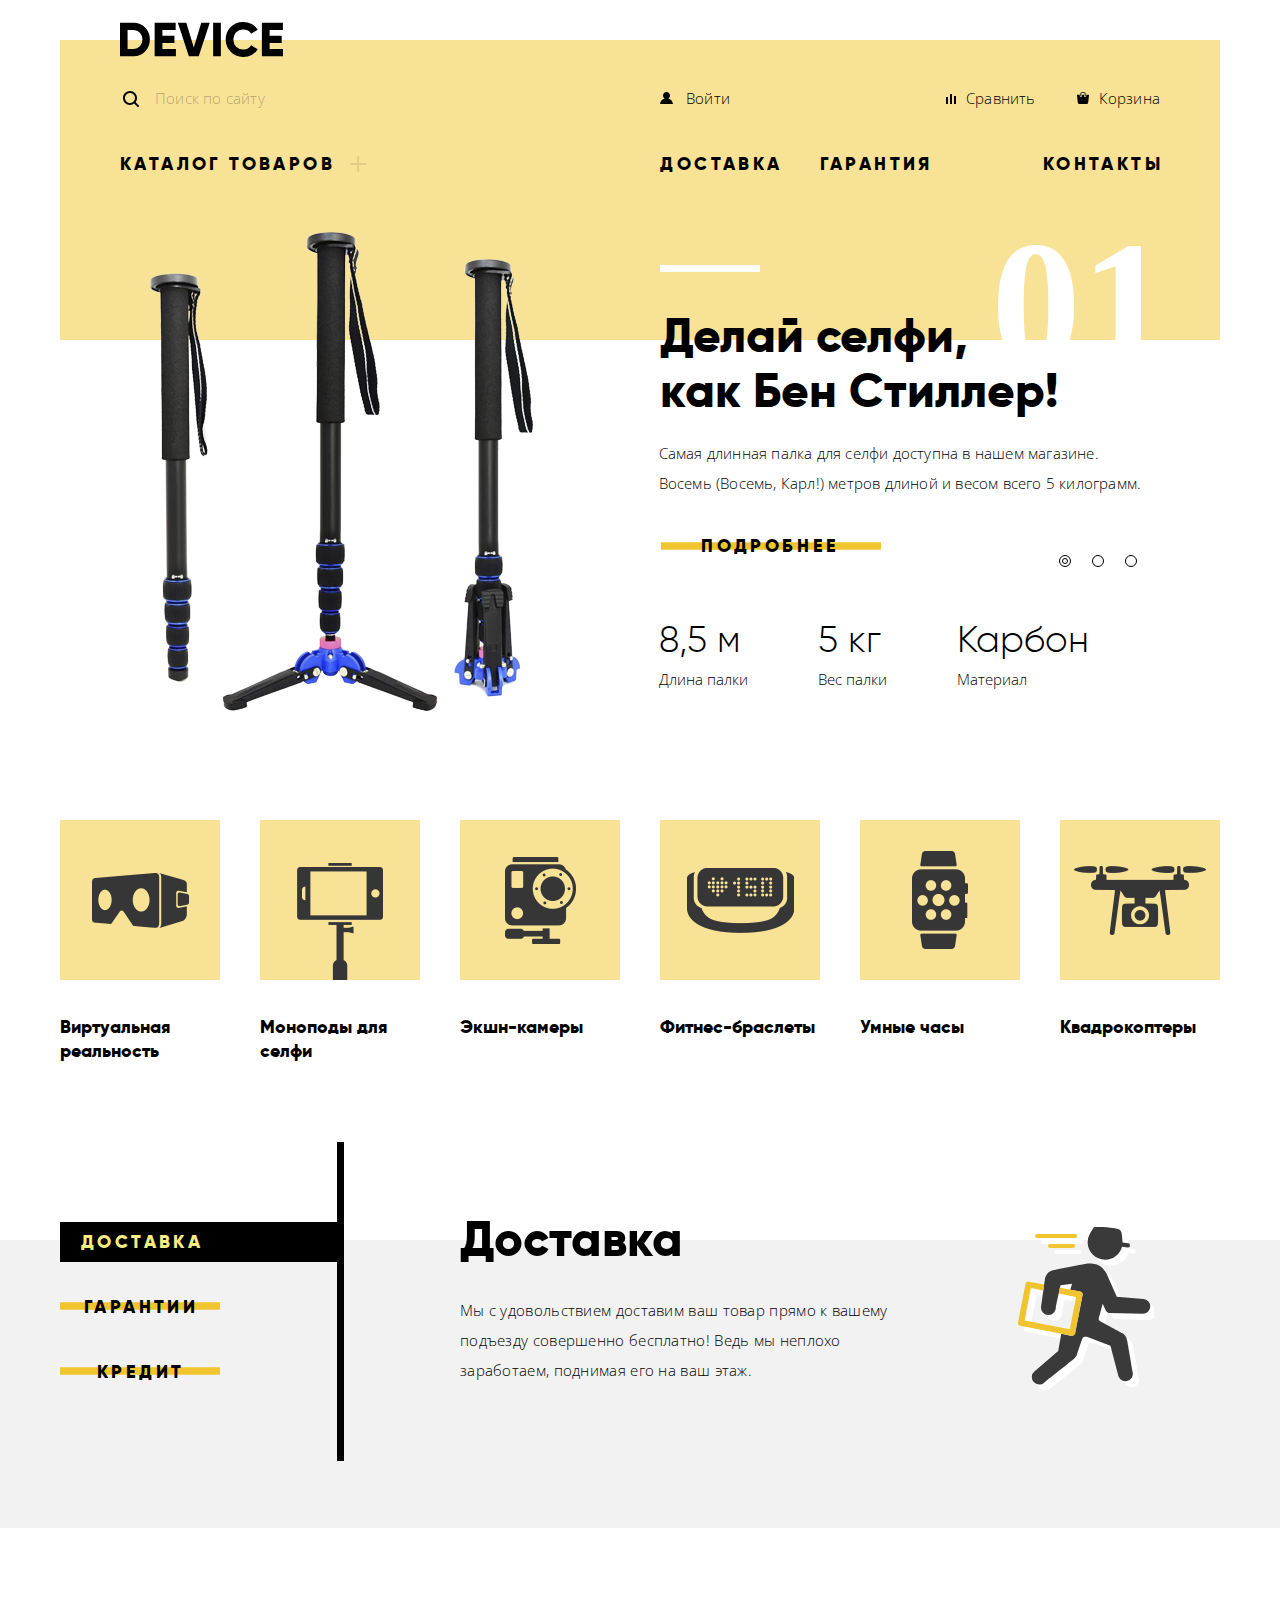
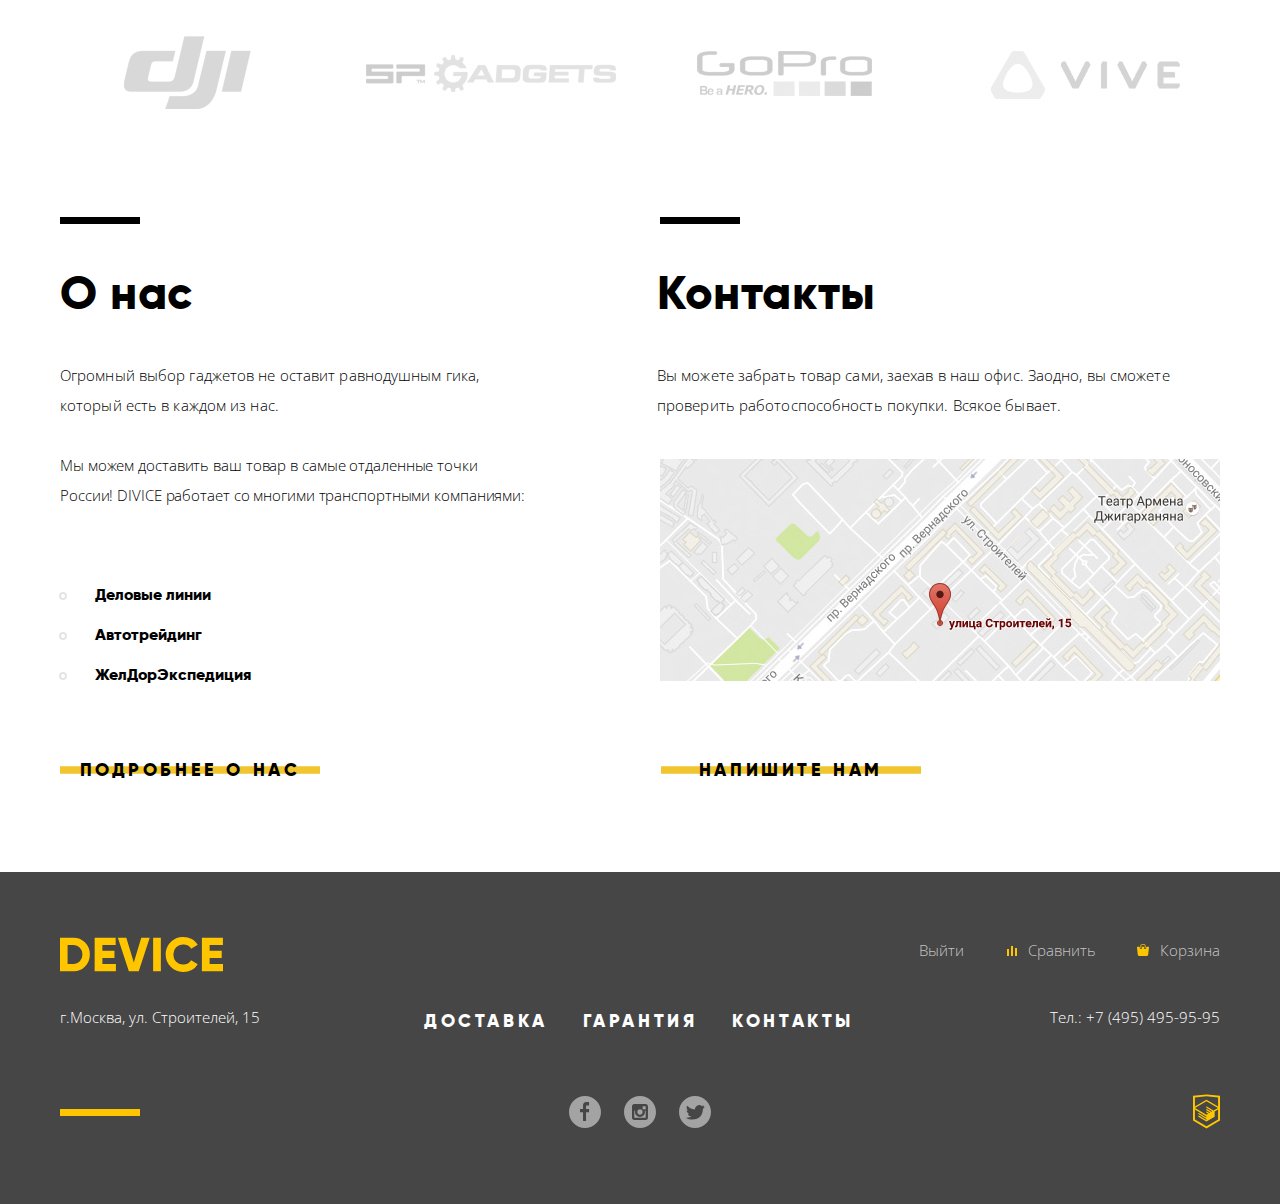
==== commit a98cc65d: "27/03" ====
--- a/index.html
+++ b/index.html
@@ -304,27 +304,32 @@
     </footer>
   </div>
     <section class="popup-form">
-      <h2 class="visually-hidden">Форма для обратной связи</h2>
-      <form class="popup-form_for_leather" action="https://echo.device.ru" method="post">
-        <p class="info-input-form">
-          <label for="name">Ваше имя:</label>
-          <input id="name" type="text" name="name" value="" placeholder="Имя Фамилия">
-        </p>
-        <p class="info-input-form">
-          <label for="e-mail">Ваш e-mail:</label>
-          <input id="e-mail" type="text" name="e-mail" value="" placeholder="email@example.com">
-        </p>
-        <p class="info-input-form">
-          <label for="leather">Текст письма:</label>
-          <textarea id="leather" name="leather" placeholder="В свободной форме"></textarea>
-        <button class="button-form" type="button">Отправить</button>
-      </form>
-      <button class="popup-close" type="button">Закрыть</button>
+      <div class="popup-form-wrapper" >
+        <h2 class="visually-hidden">Форма для обратной связи</h2>
+        <form class="popup-form_for_leather" action="https://echo.device.ru" method="post">
+          <div class="names-wrapper">
+          <div class="info-input-form">
+            <label for="name">Ваше имя:</label>
+            <input id="name" type="text" name="name" value="" placeholder="Имя Фамилия">
+          </div>
+          <div class="info-input-form">
+            <label for="e-mail">Ваш e-mail:</label>
+            <input id="e-mail" type="text" name="e-mail" value="" placeholder="email@example.com">
+          </div>
+          </div>
+          <div class="info-input-form">
+            <label for="leather">Текст письма:</label>
+            <textarea id="leather" name="leather" placeholder="В свободной форме"></textarea>
+          </div>
+          <button class="button-form" type="button">Отправить</button>
+        </form>
+        <button class="popup-close" type="button" title="закрыть форму"></button>
+      </div>
     </section>
     <section class="popup-map">
         <h2 class="visually-hidden">Карта с расположением офиса</h2>
         <img src="img/map-big.png" width="999" height="593" alt="Офис компании по адресу: ул. Строителей дом 15">
-        <button class="popup-close-map" type="button" title="закрыть"></button>
+        <button class="popup-close-map" type="button" title="закрыть карту"></button>
     </section>
   </body>
 </html>
--- a/css/style.css
+++ b/css/style.css
@@ -1636,7 +1636,7 @@
 button.popup-close-map {
   position: absolute;
   top: 27px;
-  right: 345px;
+  right: 305px;
   outline: 0;
   border: 0;
   background-color: transparent;
@@ -1658,8 +1658,6 @@
 button.popup-close-map:hover {
   opacity: 0.9;
 }
-section.popup-map,
-section.popup-form,
 .slides-warranty,
 .slides-credit {
  display: none;
@@ -1671,3 +1669,77 @@
 div.services-column-right.slides-credit > p {
   width: 443px;
 }
+.popup-form {
+  display: flex;
+  width: 999px;
+  height: 592px;
+  background: rgba(0, 0, 0, 0.4)
+}
+.popup-form-wrapper {
+  display: flex;
+  flex-direction: column;
+  height: 400px;
+  width: 761px;
+  margin: auto;
+  flex-wrap: wrap;
+  position: relative;
+}
+.info-input-form {
+  display: flex;
+  flex-direction: column;
+}
+.names-wrapper {
+  display: flex;
+  flex-wrap: wrap;
+  justify-content: space-between;
+}
+.names-wrapper > .info-input-form {
+  width: 360px;
+}
+.names-wrapper > .info-input-form input {
+  height: 50px;
+  border: 0;
+  background-color: rgba(0, 0, 0, 0,1);
+}
+.popup-form textarea {
+  height: 156px;
+}
+.names-wrapper {
+  margin-bottom: 35px;
+}
+button.popup-close {
+  position: absolute;
+  top: -73px;
+  right: -88px;
+  outline: 0;
+  border: 0;
+  background-color: transparent;
+  width: 55px;
+  height: 55px;
+}
+button.popup-close::before {
+  content: "";
+  width: 55px;
+  height: 55px;
+  position: absolute;
+  top: 0;
+  left: 0;
+  background-image: url("../img/modal-close.svg");
+  background-repeat: no-repeat;
+  background-position: 0 0;
+  opacity: 0.7;
+}
+button.popup-close:hover {
+  opacity: 0.9;
+}
+.slides-warranty,
+.slides-credit {
+ display: none;
+}
+.popup-form input {
+  background-color: rgba(247, 247, 247, 1);
+}
+section.popup-form,
+section.popup-map {
+  display: none;
+}
